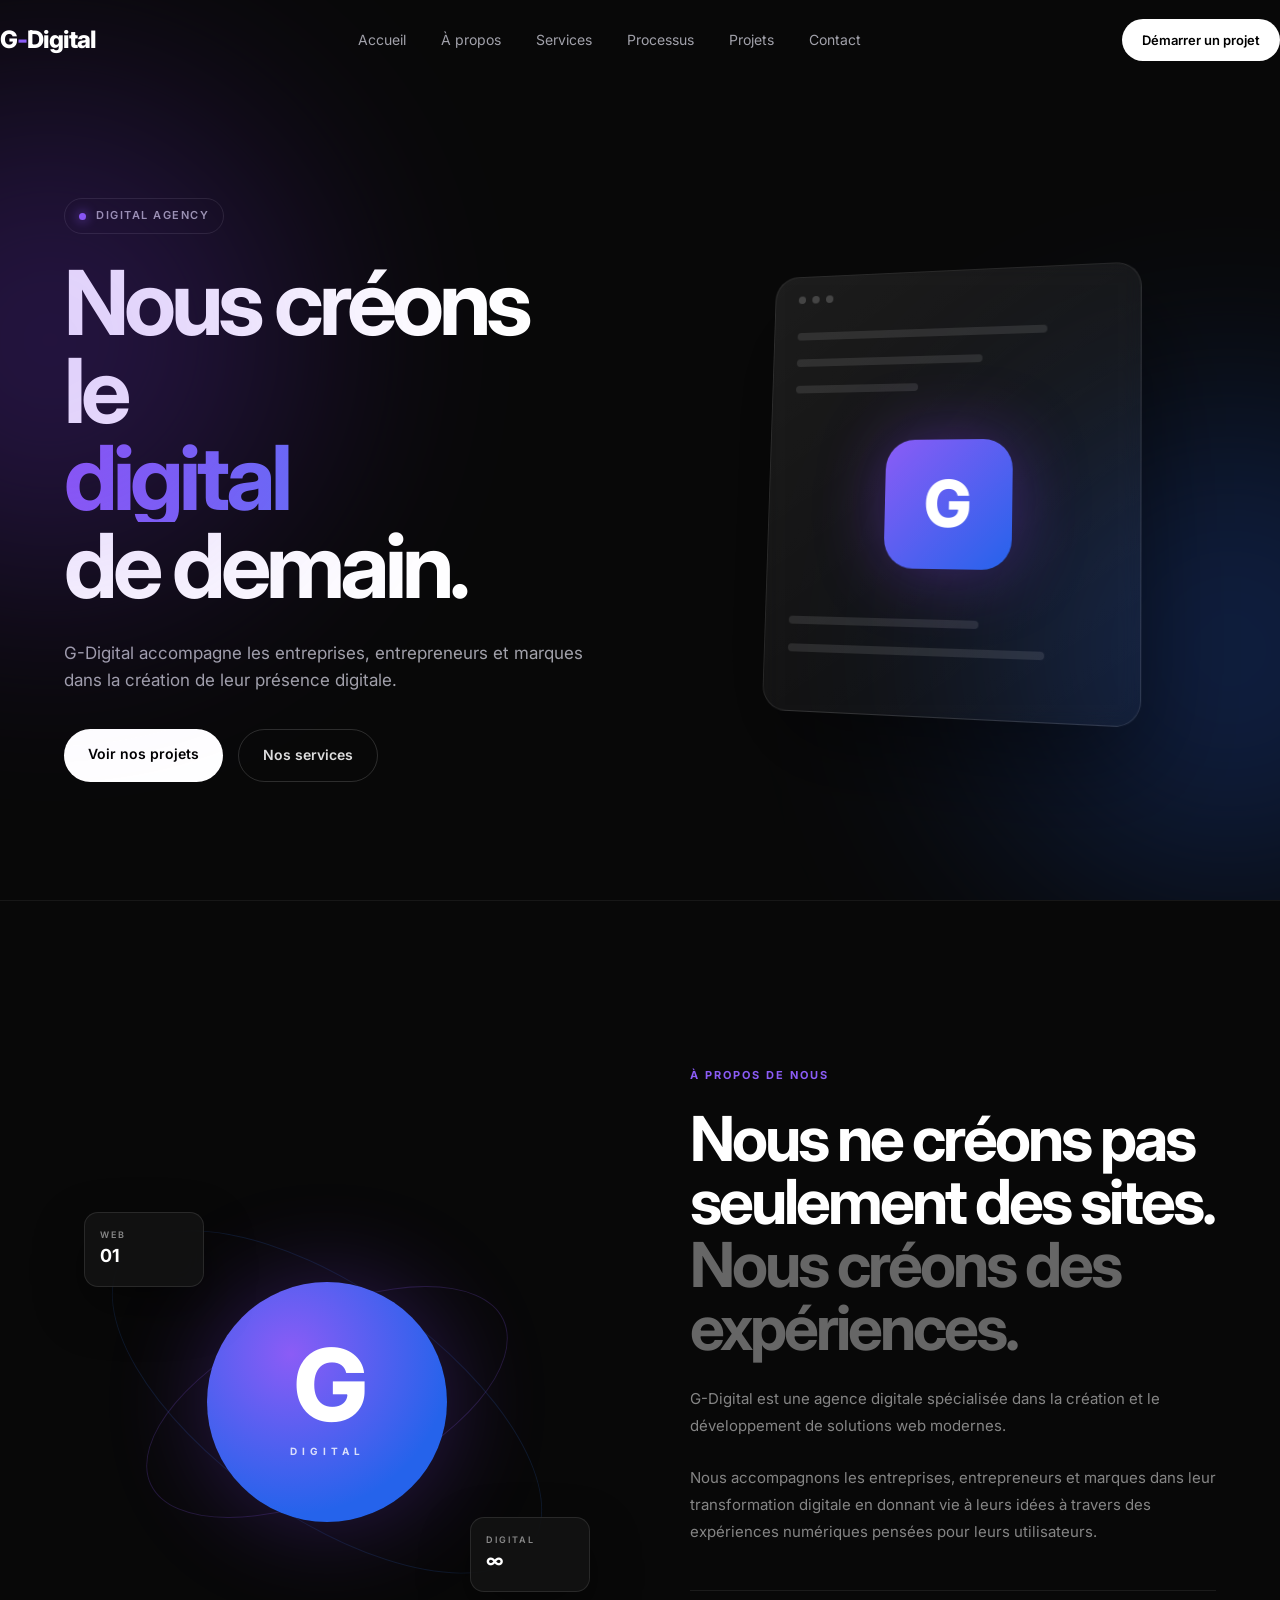
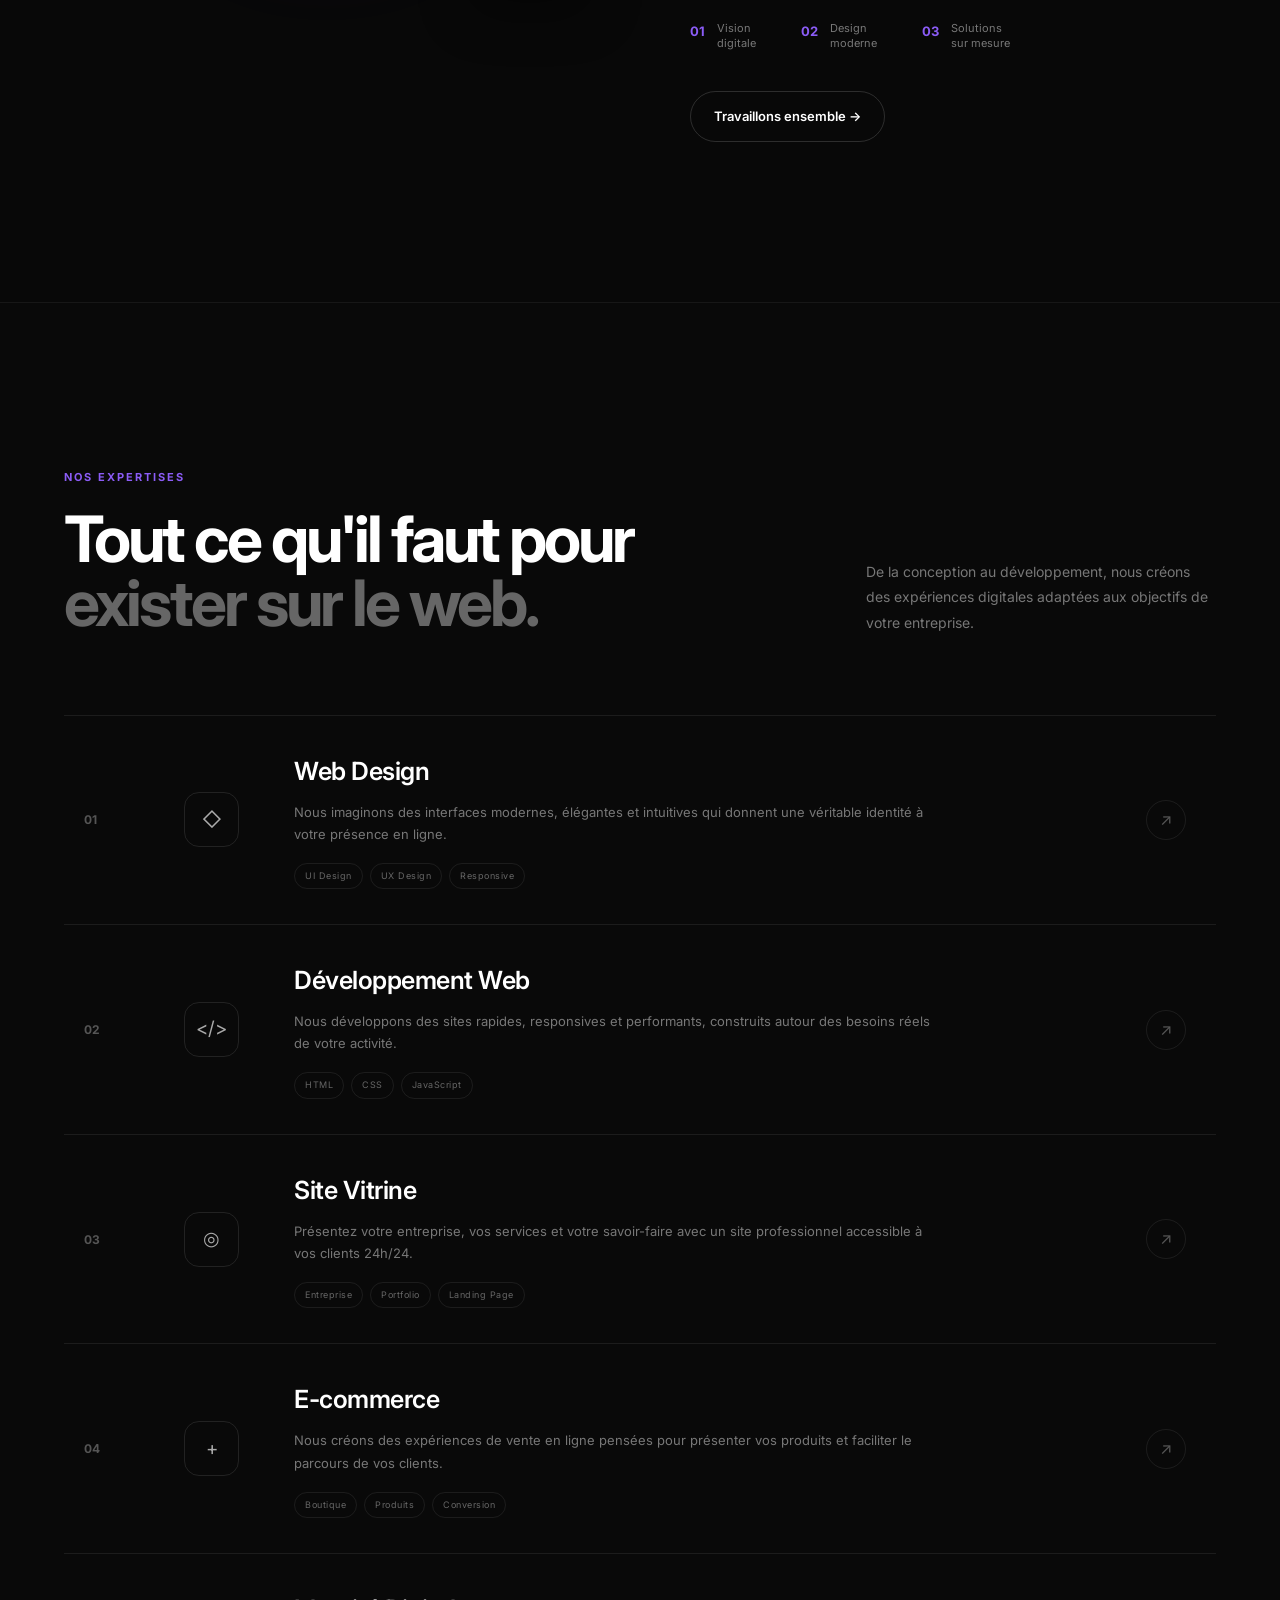
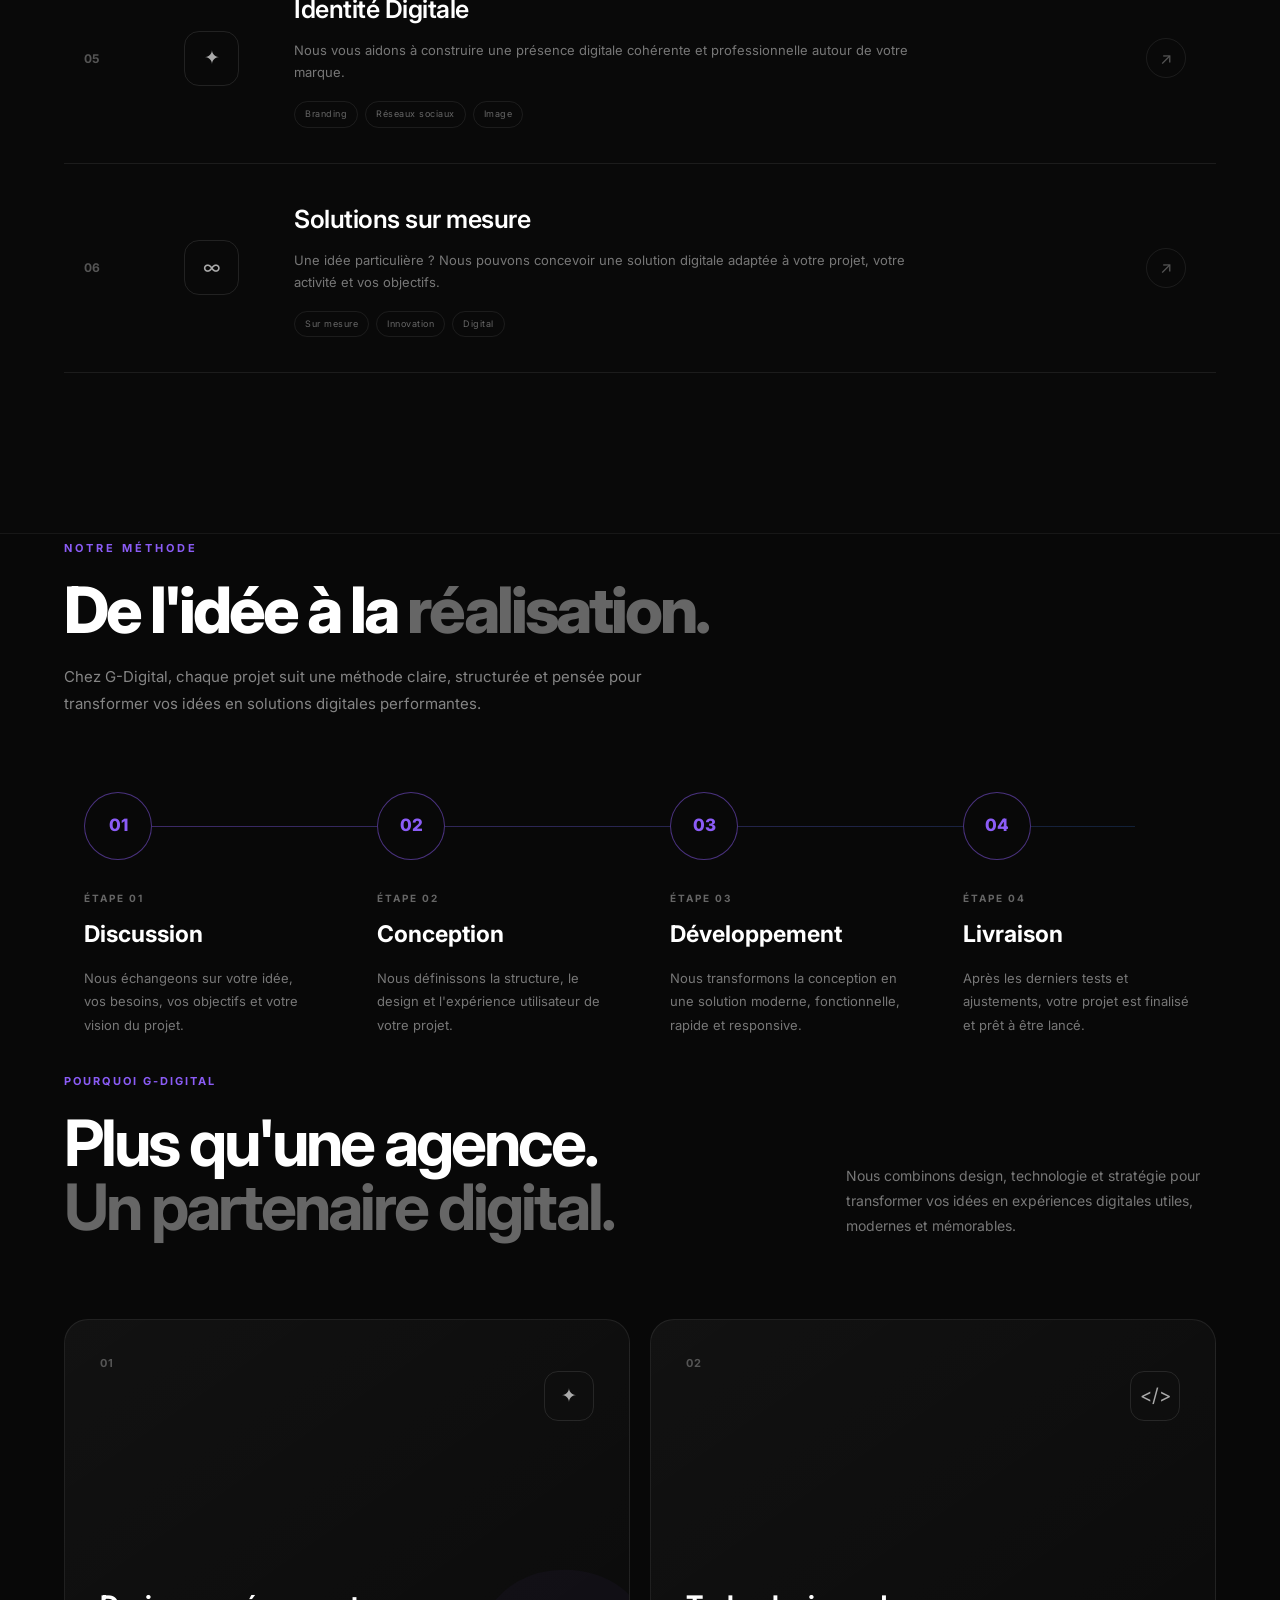
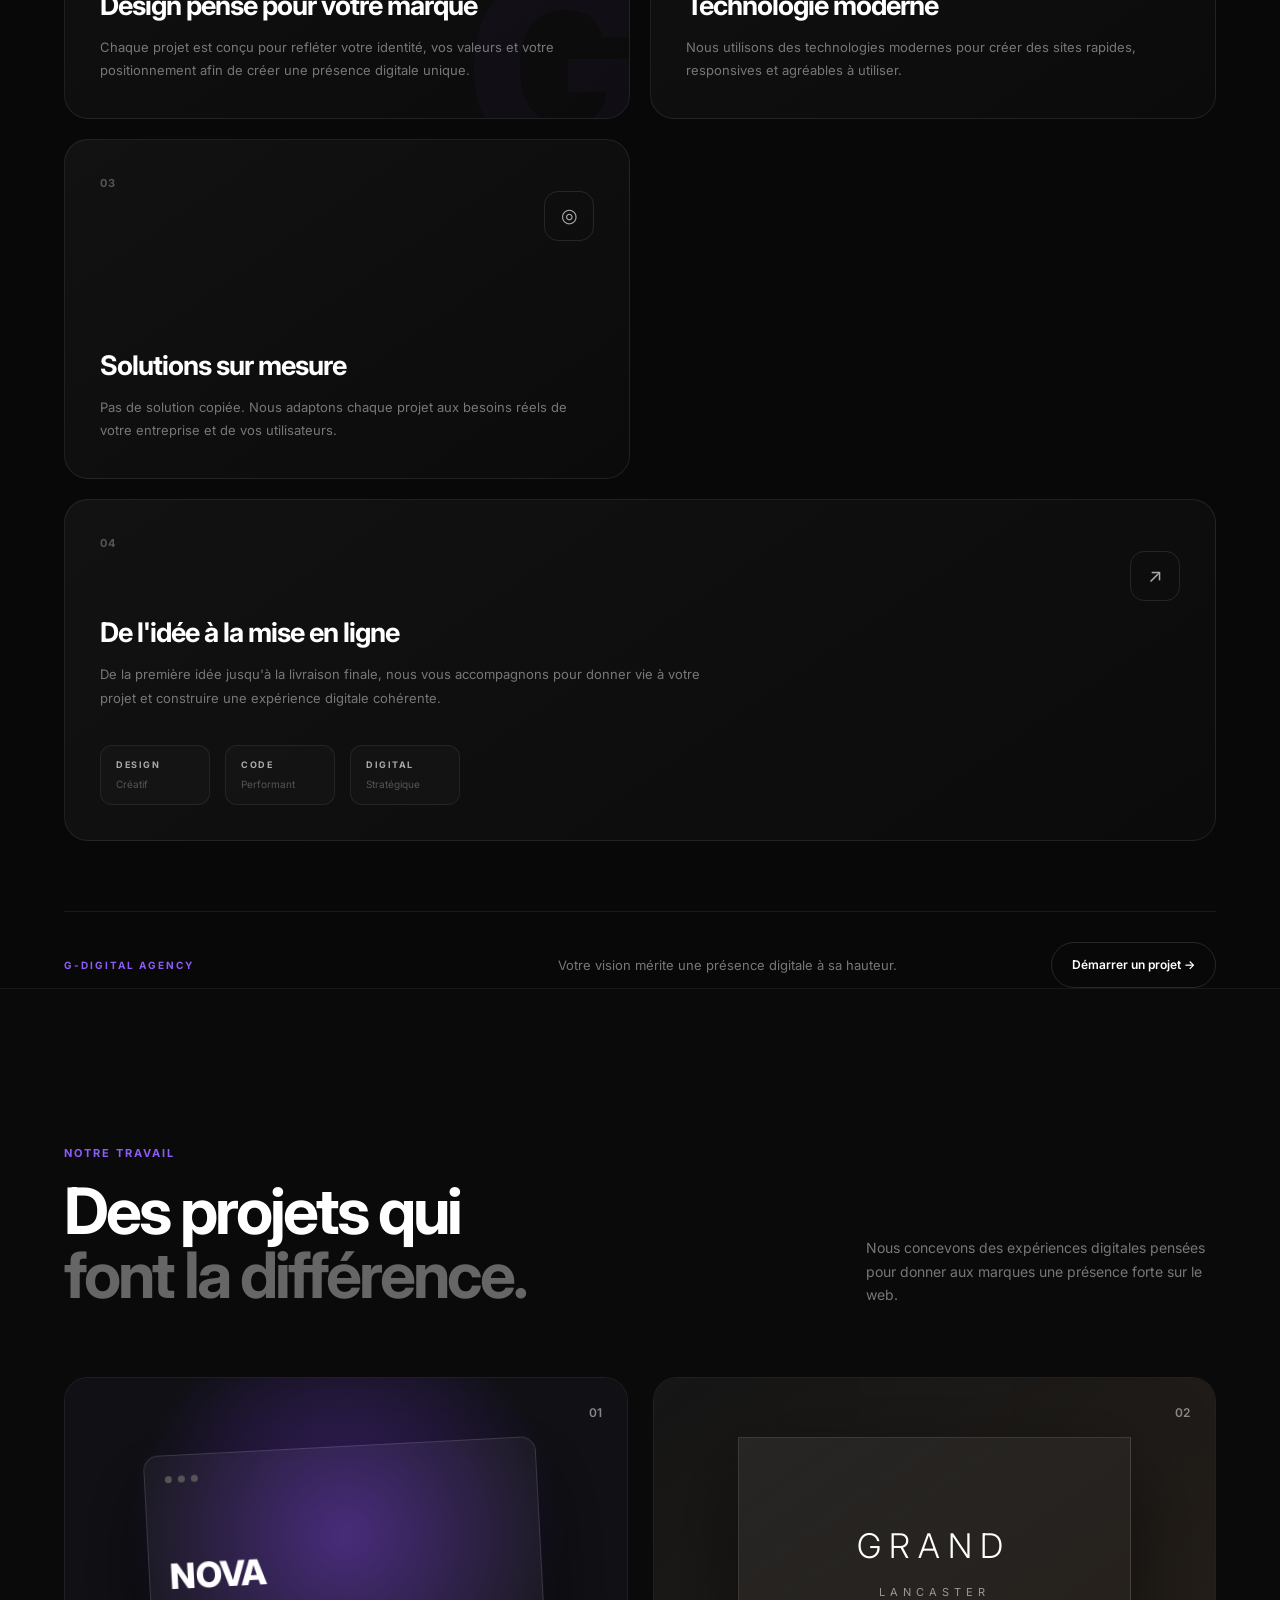
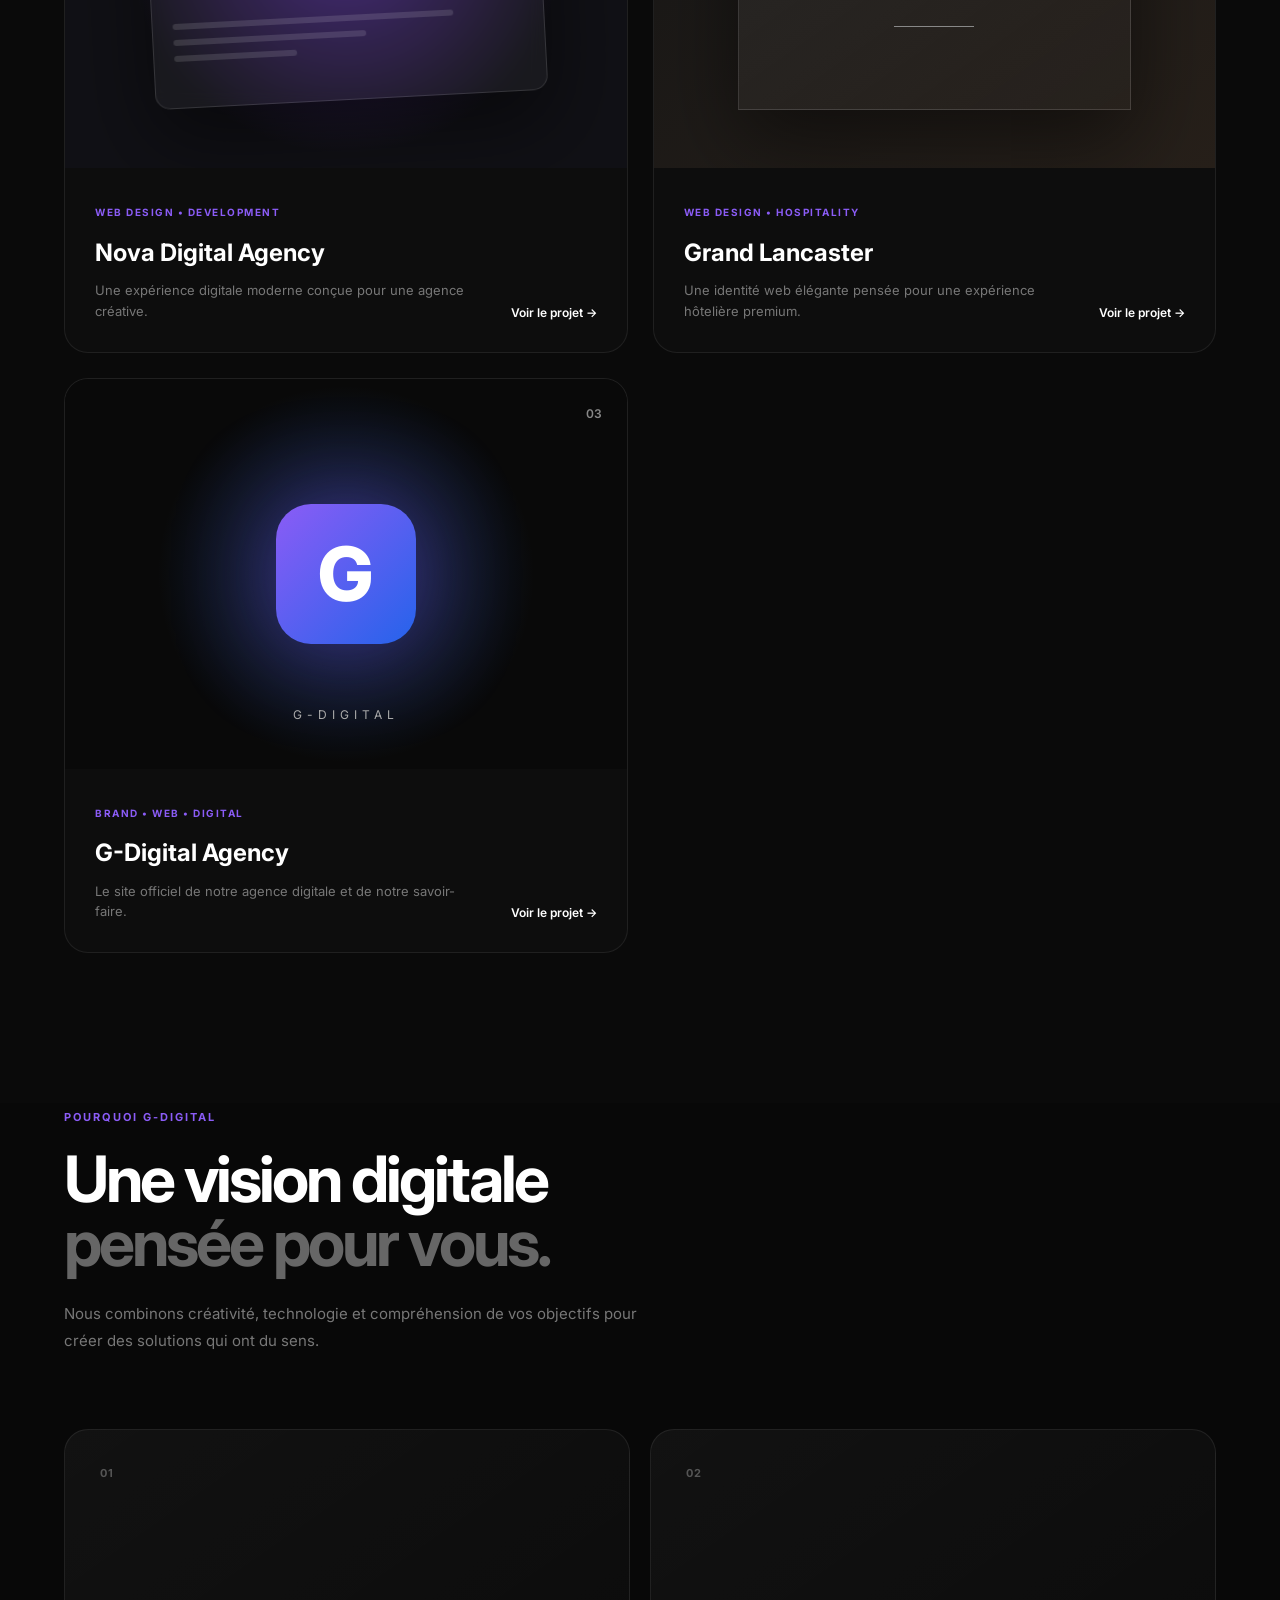
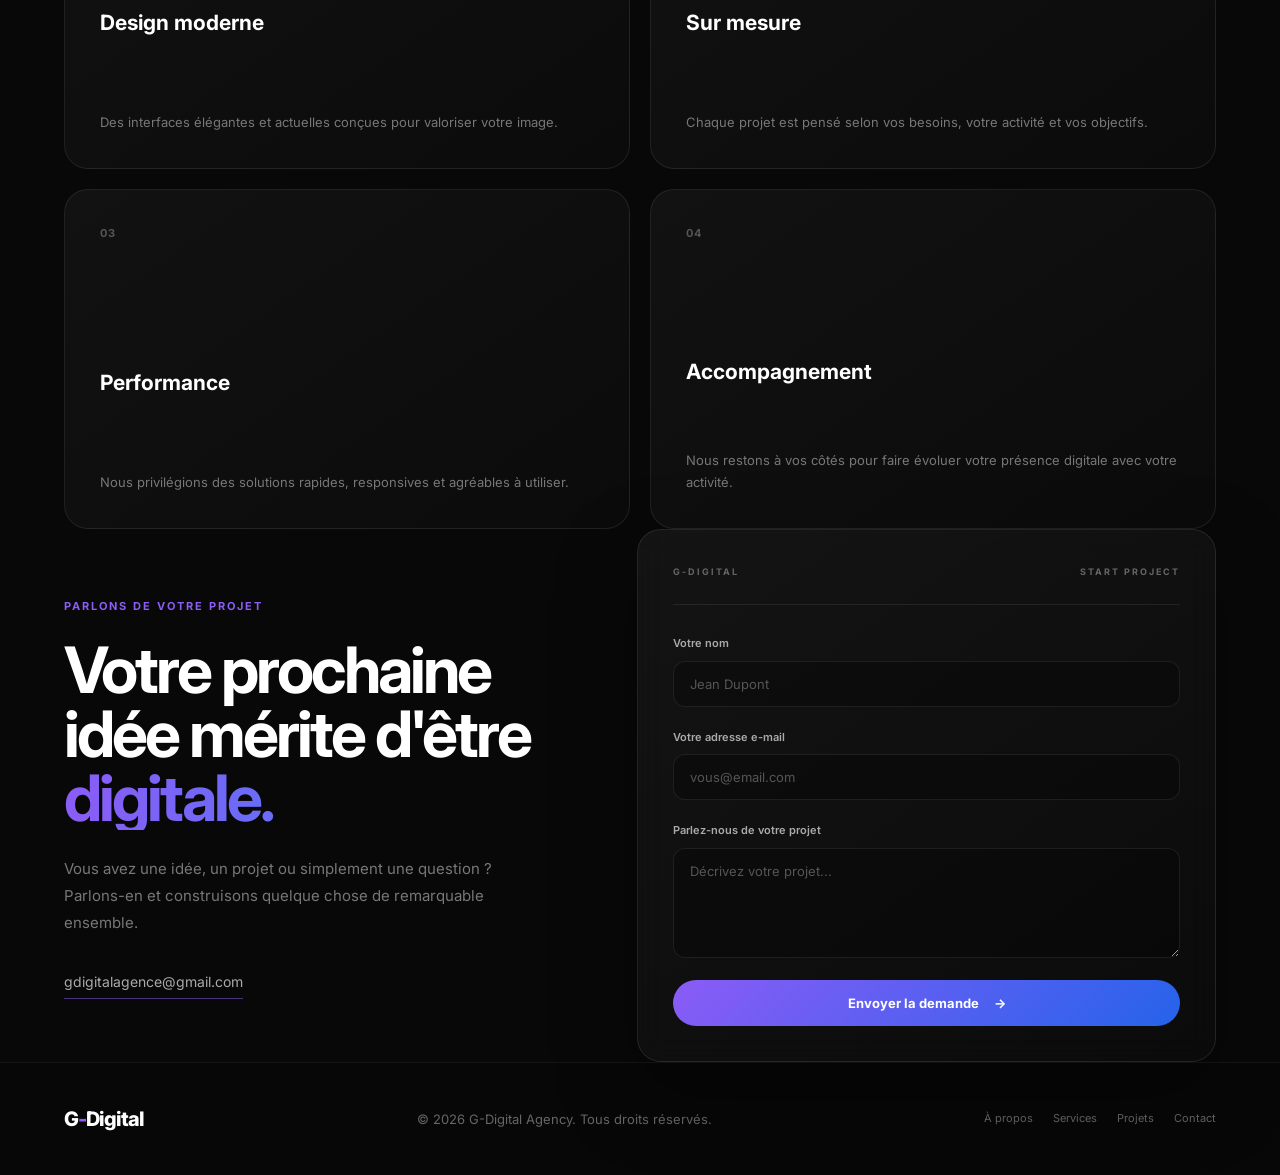
==== index.html @ e9c96eec "Initialisation du site G-Digital Agency" ====
<!DOCTYPE html>
<html lang="fr">

<head>

    <meta charset="UTF-8">

    <meta name="viewport" content="width=device-width, initial-scale=1.0">

    <meta name="description"
        content="G-Digital Agency — Création de sites web professionnels et solutions digitales modernes.">

    <meta name="author" content="G-Digital Agency">

    <title>G-Digital Agency | Digital Experiences</title>

    <link rel="stylesheet" href="css/style.css">

    <!-- Google Fonts -->
    <link rel="preconnect" href="https://fonts.googleapis.com">
    <link rel="preconnect" href="https://fonts.gstatic.com" crossorigin>

    <link
        href="https://fonts.googleapis.com/css2?family=Inter:wght@400;500;600;700;800&display=swap"
        rel="stylesheet">

</head>


<body>


<!-- ================= HEADER ================= -->

<div class="container nav">

    <a href="#home" class="logo">
        G<span>-</span>Digital
    </a>

    <nav class="navbar">

        <a href="#home">Accueil</a>
        <a href="#about">À propos</a>
        <a href="#services">Services</a>
        <a href="#processus">Processus</a>
        <a href="#projects">Projets</a>
        <a href="#contact">Contact</a>

    </nav>

    <!-- BOUTON MENU MOBILE -->
    <button class="menu-toggle" id="menuToggle" aria-label="Ouvrir le menu">
        <span></span>
        <span></span>
        <span></span>
    </button>

    <a href="#contact" class="nav-button">
        Démarrer un projet
    </a>

</div>





<!-- ================= MAIN ================= -->

<main>


<!-- ================= HERO ================= -->

<section id="home" class="hero reveal">

    <div class="hero-glow glow-one"></div>
    <div class="hero-glow glow-two"></div>

    <div class="container hero-content">

        <div class="hero-text">

            <div class="hero-badge">

                <span></span>

                DIGITAL AGENCY

            </div>


            <h1>

                Nous créons le
                <strong>digital</strong>
                de demain.

            </h1>


            <p>

                G-Digital accompagne les entreprises,
                entrepreneurs et marques dans la création
                de leur présence digitale.

            </p>


            <div class="hero-buttons">

                <a href="#projects" class="btn btn-primary">
                    Voir nos projets
                </a>

                <a href="#services" class="btn btn-secondary">
                    Nos services
                </a>

            </div>

        </div>



        <div class="hero-visual">

            <div class="visual-card">

                <div class="card-top">

                    <span></span>
                    <span></span>
                    <span></span>

                </div>


                <div class="code-line large"></div>
                <div class="code-line medium"></div>
                <div class="code-line small"></div>


                <div class="visual-center">

                    <span>G</span>

                </div>


                <div class="code-line medium"></div>
                <div class="code-line large"></div>

            </div>

        </div>

    </div>

</section>



<!-- ================= À PROPOS ================= -->

<section id="about" class="about reveal">

    <div class="container about-grid">


        <!-- VISUAL -->

        <div class="about-visual">

            <div class="about-orbit orbit-one"></div>

            <div class="about-orbit orbit-two"></div>


            <div class="about-center">

                <span class="about-g">
                    G
                </span>

                <span class="about-center-text">
                    DIGITAL
                </span>

            </div>


            <div class="about-floating-card card-top-left">

                <span>WEB</span>

                <strong>01</strong>

            </div>


            <div class="about-floating-card card-bottom-right">

                <span>DIGITAL</span>

                <strong>∞</strong>

            </div>

        </div>



        <!-- CONTENT -->

        <div class="about-content">

            <span class="about-label">
                À PROPOS DE NOUS
            </span>


            <h2>

                Nous ne créons pas
                seulement des sites.

                <strong>
                    Nous créons des expériences.
                </strong>

            </h2>


            <p>

                G-Digital est une agence digitale spécialisée
                dans la création et le développement de solutions
                web modernes.

            </p>


            <p>

                Nous accompagnons les entreprises, entrepreneurs
                et marques dans leur transformation digitale en
                donnant vie à leurs idées à travers des expériences
                numériques pensées pour leurs utilisateurs.

            </p>


            <div class="about-stats">


                <div class="about-stat">

                    <strong>01</strong>

                    <span>
                        Vision<br>
                        digitale
                    </span>

                </div>


                <div class="about-stat">

                    <strong>02</strong>

                    <span>
                        Design<br>
                        moderne
                    </span>

                </div>


                <div class="about-stat">

                    <strong>03</strong>

                    <span>
                        Solutions<br>
                        sur mesure
                    </span>

                </div>


            </div>


            <a href="#contact" class="about-button">
                Travaillons ensemble →
            </a>

        </div>

    </div>

</section>



<!-- ================= SERVICES ================= -->

<section id="services" class="services reveal">

    <div class="container">


        <div class="services-intro">

            <div>

                <span class="section-label">
                    NOS EXPERTISES
                </span>


                <h2>

                    Tout ce qu'il faut pour
                    <strong>
                        exister sur le web.
                    </strong>

                </h2>

            </div>


            <p>

                De la conception au développement,
                nous créons des expériences digitales
                adaptées aux objectifs de votre entreprise.

            </p>

        </div>



        <div class="services-list">


            <!-- SERVICE 01 -->

            <article class="service-item">

                <div class="service-item-number">
                    01
                </div>


                <div class="service-icon">
                    ◇
                </div>


                <div class="service-item-content">

                    <h3>
                        Web Design
                    </h3>


                    <p>

                        Nous imaginons des interfaces modernes,
                        élégantes et intuitives qui donnent une
                        véritable identité à votre présence en ligne.

                    </p>


                    <div class="service-tags">

                        <span>UI Design</span>
                        <span>UX Design</span>
                        <span>Responsive</span>

                    </div>

                </div>


                <div class="service-arrow">
                    ↗
                </div>

            </article>



            <!-- SERVICE 02 -->

            <article class="service-item">

                <div class="service-item-number">
                    02
                </div>


                <div class="service-icon">
                    &lt;/&gt;
                </div>


                <div class="service-item-content">

                    <h3>
                        Développement Web
                    </h3>


                    <p>

                        Nous développons des sites rapides,
                        responsives et performants, construits
                        autour des besoins réels de votre activité.

                    </p>


                    <div class="service-tags">

                        <span>HTML</span>
                        <span>CSS</span>
                        <span>JavaScript</span>

                    </div>

                </div>


                <div class="service-arrow">
                    ↗
                </div>

            </article>



            <!-- SERVICE 03 -->

            <article class="service-item">

                <div class="service-item-number">
                    03
                </div>


                <div class="service-icon">
                    ◎
                </div>


                <div class="service-item-content">

                    <h3>
                        Site Vitrine
                    </h3>


                    <p>

                        Présentez votre entreprise, vos services
                        et votre savoir-faire avec un site
                        professionnel accessible à vos clients 24h/24.

                    </p>


                    <div class="service-tags">

                        <span>Entreprise</span>
                        <span>Portfolio</span>
                        <span>Landing Page</span>

                    </div>

                </div>


                <div class="service-arrow">
                    ↗
                </div>

            </article>



            <!-- SERVICE 04 -->

            <article class="service-item">

                <div class="service-item-number">
                    04
                </div>


                <div class="service-icon">
                    +
                </div>


                <div class="service-item-content">

                    <h3>
                        E-commerce
                    </h3>


                    <p>

                        Nous créons des expériences de vente
                        en ligne pensées pour présenter vos produits
                        et faciliter le parcours de vos clients.

                    </p>


                    <div class="service-tags">

                        <span>Boutique</span>
                        <span>Produits</span>
                        <span>Conversion</span>

                    </div>

                </div>


                <div class="service-arrow">
                    ↗
                </div>

            </article>



            <!-- SERVICE 05 -->

            <article class="service-item">

                <div class="service-item-number">
                    05
                </div>


                <div class="service-icon">
                    ✦
                </div>


                <div class="service-item-content">

                    <h3>
                        Identité Digitale
                    </h3>


                    <p>

                        Nous vous aidons à construire une présence
                        digitale cohérente et professionnelle autour
                        de votre marque.

                    </p>


                    <div class="service-tags">

                        <span>Branding</span>
                        <span>Réseaux sociaux</span>
                        <span>Image</span>

                    </div>

                </div>


                <div class="service-arrow">
                    ↗
                </div>

            </article>



            <!-- SERVICE 06 -->

            <article class="service-item">

                <div class="service-item-number">
                    06
                </div>


                <div class="service-icon">
                    ∞
                </div>


                <div class="service-item-content">

                    <h3>
                        Solutions sur mesure
                    </h3>


                    <p>

                        Une idée particulière ?
                        Nous pouvons concevoir une solution
                        digitale adaptée à votre projet, votre
                        activité et vos objectifs.

                    </p>


                    <div class="service-tags">

                        <span>Sur mesure</span>
                        <span>Innovation</span>
                        <span>Digital</span>

                    </div>

                </div>


                <div class="service-arrow">
                    ↗
                </div>

            </article>


        </div>

    </div>

</section>



<!-- ================= PROCESSUS ================= -->

<section id="processus" class="process reveal">

    <div class="process-container">


        <!-- EN-TÊTE -->

        <div class="process-header">

            <span class="section-tag">
                NOTRE MÉTHODE
            </span>


            <h2>

                De l'idée à la
                <span>réalisation.</span>

            </h2>


            <p>

                Chez G-Digital, chaque projet suit une méthode
                claire, structurée et pensée pour transformer
                vos idées en solutions digitales performantes.

            </p>

        </div>



        <!-- ÉTAPES -->

        <div class="process-steps">


            <!-- ÉTAPE 01 -->

            <div class="process-card">

                <div class="process-number">
                    01
                </div>


                <div class="process-content">

                    <span class="process-label">
                        ÉTAPE 01
                    </span>


                    <h3>
                        Discussion
                    </h3>


                    <p>

                        Nous échangeons sur votre idée,
                        vos besoins, vos objectifs et
                        votre vision du projet.

                    </p>

                </div>

            </div>



            <!-- ÉTAPE 02 -->

            <div class="process-card">

                <div class="process-number">
                    02
                </div>


                <div class="process-content">

                    <span class="process-label">
                        ÉTAPE 02
                    </span>


                    <h3>
                        Conception
                    </h3>


                    <p>

                        Nous définissons la structure,
                        le design et l'expérience utilisateur
                        de votre projet.

                    </p>

                </div>

            </div>



            <!-- ÉTAPE 03 -->

            <div class="process-card">

                <div class="process-number">
                    03
                </div>


                <div class="process-content">

                    <span class="process-label">
                        ÉTAPE 03
                    </span>


                    <h3>
                        Développement
                    </h3>


                    <p>

                        Nous transformons la conception
                        en une solution moderne, fonctionnelle,
                        rapide et responsive.

                    </p>

                </div>

            </div>



            <!-- ÉTAPE 04 -->

            <div class="process-card">

                <div class="process-number">
                    04
                </div>


                <div class="process-content">

                    <span class="process-label">
                        ÉTAPE 04
                    </span>


                    <h3>
                        Livraison
                    </h3>


                    <p>

                        Après les derniers tests et ajustements,
                        votre projet est finalisé et prêt à être lancé.

                    </p>

                </div>

            </div>


        </div>

    </div>

</section>

<!-- ================= WHY G-DIGITAL ================= -->

<section id="why" class="why reveal">

    <div class="container">

        <!-- INTRO -->

        <div class="why-intro">

            <div>

                <span class="section-label">
                    POURQUOI G-DIGITAL
                </span>

                <h2>
                    Plus qu'une agence.
                    <strong>Un partenaire digital.</strong>
                </h2>

            </div>

            <p>
                Nous combinons design, technologie et stratégie
                pour transformer vos idées en expériences digitales
                utiles, modernes et mémorables.
            </p>

        </div>


        <!-- FEATURES -->

        <div class="why-grid">


            <!-- FEATURE 01 -->

            <article class="why-card why-card-large">

                <div class="why-card-top">

                    <span class="why-number">
                        01
                    </span>

                    <div class="why-icon">
                        ✦
                    </div>

                </div>

                <div class="why-card-content">

                    <h3>
                        Design pensé pour votre marque
                    </h3>

                    <p>
                        Chaque projet est conçu pour refléter
                        votre identité, vos valeurs et votre
                        positionnement afin de créer une présence
                        digitale unique.
                    </p>

                </div>

                <span class="why-decoration">
                    G
                </span>

            </article>


            <!-- FEATURE 02 -->

            <article class="why-card">

                <div class="why-card-top">

                    <span class="why-number">
                        02
                    </span>

                    <div class="why-icon">
                        &lt;/&gt;
                    </div>

                </div>

                <div class="why-card-content">

                    <h3>
                        Technologie moderne
                    </h3>

                    <p>
                        Nous utilisons des technologies modernes
                        pour créer des sites rapides, responsives
                        et agréables à utiliser.
                    </p>

                </div>

            </article>


            <!-- FEATURE 03 -->

            <article class="why-card">

                <div class="why-card-top">

                    <span class="why-number">
                        03
                    </span>

                    <div class="why-icon">
                        ◎
                    </div>

                </div>

                <div class="why-card-content">

                    <h3>
                        Solutions sur mesure
                    </h3>

                    <p>
                        Pas de solution copiée. Nous adaptons
                        chaque projet aux besoins réels de votre
                        entreprise et de vos utilisateurs.
                    </p>

                </div>

            </article>


            <!-- FEATURE 04 -->

            <article class="why-card why-card-wide">

                <div class="why-card-top">

                    <span class="why-number">
                        04
                    </span>

                    <div class="why-icon">
                        ↗
                    </div>

                </div>

                <div class="why-card-content">

                    <h3>
                        De l'idée à la mise en ligne
                    </h3>

                    <p>
                        De la première idée jusqu'à la livraison
                        finale, nous vous accompagnons pour donner
                        vie à votre projet et construire une
                        expérience digitale cohérente.
                    </p>

                </div>

                <div class="why-mini-stats">

                    <div>
                        <strong>DESIGN</strong>
                        <span>Créatif</span>
                    </div>

                    <div>
                        <strong>CODE</strong>
                        <span>Performant</span>
                    </div>

                    <div>
                        <strong>DIGITAL</strong>
                        <span>Stratégique</span>
                    </div>

                </div>

            </article>

        </div>


        <!-- BOTTOM STATEMENT -->

        <div class="why-bottom">

            <span>
                G-DIGITAL AGENCY
            </span>

            <p>
                Votre vision mérite une présence digitale
                à sa hauteur.
            </p>

            <a href="#contact">
                Démarrer un projet →
            </a>

        </div>

    </div>

</section>

<!-- ================= PROJECTS / PORTFOLIO ================= -->

<section id="projects" class="projects reveal">

    <div class="container">


        <div class="projects-heading">

            <div>

                <span>
                    NOTRE TRAVAIL
                </span>


                <h2>

                    Des projets qui
                    <strong>
                        font la différence.
                    </strong>

                </h2>

            </div>


            <p>

                Nous concevons des expériences digitales
                pensées pour donner aux marques une présence
                forte sur le web.

            </p>

        </div>



        <div class="projects-grid">


            <!-- PROJECT 01 -->

            <article class="project-card">

                <div class="project-image project-nova">

                    <div class="project-window">

                        <div class="window-top">

                            <span></span>
                            <span></span>
                            <span></span>

                        </div>


                        <div class="project-logo">
                            NOVA
                        </div>


                        <div class="project-lines">

                            <span></span>
                            <span></span>
                            <span></span>

                        </div>

                    </div>


                    <div class="project-number">
                        01
                    </div>

                </div>



                <div class="project-info">

                    <div>

                        <span class="project-category">
                            WEB DESIGN • DEVELOPMENT
                        </span>


                        <h3>
                            Nova Digital Agency
                        </h3>


                        <p>

                            Une expérience digitale moderne
                            conçue pour une agence créative.

                        </p>

                    </div>

<a href="https://nova-digital-agency-two.vercel.app/" 
   class="project-link"
   target="_blank"
   rel="noopener noreferrer">
    Voir le projet →
</a>

                </div>

            </article>



            <!-- PROJECT 02 -->

            <article class="project-card">

                <div class="project-image project-hotel">

                    <div class="hotel-window">

                        <span class="hotel-title">
                            GRAND
                        </span>


                        <span class="hotel-subtitle">
                            LANCASTER
                        </span>


                        <div class="hotel-line"></div>

                    </div>


                    <div class="project-number">
                        02
                    </div>

                </div>



                <div class="project-info">

                    <div>

                        <span class="project-category">
                            WEB DESIGN • HOSPITALITY
                        </span>


                        <h3>
                            Grand Lancaster
                        </h3>


                        <p>

                            Une identité web élégante pensée
                            pour une expérience hôtelière premium.

                        </p>

                    </div>

<a href="https://grand-lancaster.vercel.app/"
   class="project-link"
   target="_blank"
   rel="noopener noreferrer">
    Voir le projet →
</a>

                </div>

            </article>



            <!-- PROJECT 03 -->

            <article class="project-card">

                <div class="project-image project-gdigital">

                    <div class="gdigital-symbol">
                        G
                    </div>


                    <div class="gdigital-text">
                        G-DIGITAL
                    </div>


                    <div class="project-number">
                        03
                    </div>

                </div>



                <div class="project-info">

                    <div>

                        <span class="project-category">
                            BRAND • WEB • DIGITAL
                        </span>


                        <h3>
                            G-Digital Agency
                        </h3>


                        <p>

                            Le site officiel de notre agence digitale
                            et de notre savoir-faire.

                        </p>

                    </div>


                    <a href="#" class="project-link">
                        Voir le projet →
                    </a>

                </div>

            </article>


        </div>

    </div>

</section>



<!-- ================= POURQUOI G-DIGITAL ================= -->

<section class="why-extra reveal">

    <div class="container">

        <div class="why-header">

            <span class="section-label">
                POURQUOI G-DIGITAL
            </span>


            <h2>

                Une vision digitale
                <strong>
                    pensée pour vous.
                </strong>

            </h2>


            <p>

                Nous combinons créativité, technologie et
                compréhension de vos objectifs pour créer
                des solutions qui ont du sens.

            </p>

        </div>



        <div class="why-grid">


            <article class="why-card">

                <span class="why-number">
                    01
                </span>

                <h3>
                    Design moderne
                </h3>

                <p>

                    Des interfaces élégantes et actuelles
                    conçues pour valoriser votre image.

                </p>

            </article>



            <article class="why-card">

                <span class="why-number">
                    02
                </span>

                <h3>
                    Sur mesure
                </h3>

                <p>

                    Chaque projet est pensé selon vos besoins,
                    votre activité et vos objectifs.

                </p>

            </article>



            <article class="why-card">

                <span class="why-number">
                    03
                </span>

                <h3>
                    Performance
                </h3>

                <p>

                    Nous privilégions des solutions rapides,
                    responsives et agréables à utiliser.

                </p>

            </article>



            <article class="why-card">

                <span class="why-number">
                    04
                </span>

                <h3>
                    Accompagnement
                </h3>

                <p>

                    Nous restons à vos côtés pour faire évoluer
                    votre présence digitale avec votre activité.

                </p>

            </article>


        </div>

    </div>

</section>



<!-- ================= CONTACT ================= -->

<section id="contact" class="contact reveal">

    <div class="container contact-container">


        <div class="contact-content">

            <span class="section-label">
                PARLONS DE VOTRE PROJET
            </span>


            <h2>

                Votre prochaine idée
                mérite d'être
                <strong>
                    digitale.
                </strong>

            </h2>


            <p>

                Vous avez une idée, un projet ou simplement
                une question ? Parlons-en et construisons
                quelque chose de remarquable ensemble.

            </p>


            <a href="mailto:gdigitalagence@gmail.com"
               class="contact-email">

                gdigitalagence@gmail.com

            </a>

        </div>



        <div class="contact-box">

            <div class="contact-box-top">

                <span>
                    G-DIGITAL
                </span>

                <span>
                    START PROJECT
                </span>

            </div>


            <form class="contact-form" action="#" method="POST">


                <div class="form-group">

                    <label for="name">
                        Votre nom
                    </label>

                    <input
                        type="text"
                        id="name"
                        name="name"
                        placeholder="Jean Dupont"
                        required
                    >

                </div>



                <div class="form-group">

                    <label for="email">
                        Votre adresse e-mail
                    </label>

                    <input
                        type="email"
                        id="email"
                        name="email"
                        placeholder="vous@email.com"
                        required
                    >

                </div>



                <div class="form-group">

                    <label for="message">
                        Parlez-nous de votre projet
                    </label>

                    <textarea
                        id="message"
                        name="message"
                        rows="5"
                        placeholder="Décrivez votre projet..."
                        required
                    ></textarea>

                </div>



                <button type="submit" class="contact-button">

                    Envoyer la demande
                    <span>→</span>

                </button>


            </form>

        </div>

    </div>

</section>


</main>



<!-- ================= FOOTER ================= -->

<footer class="footer">

    <div class="container">

        <div class="footer-content">

            <a href="#home" class="logo">
                G<span>-</span>Digital
            </a>


            <p>
                © 2026 G-Digital Agency.
                Tous droits réservés.
            </p>


            <div class="footer-links">

                <a href="#about">
                    À propos
                </a>

                <a href="#services">
                    Services
                </a>

                <a href="#projects">
                    Projets
                </a>

                <a href="#contact">
                    Contact
                </a>

            </div>

        </div>

    </div>

</footer>

<script>
const nav = document.querySelector('.nav');

window.addEventListener('scroll', () => {
    if (window.scrollY > 50) {
        nav.classList.add('scrolled');
    } else {
        nav.classList.remove('scrolled');
    }
});
</script>

<button id="backToTop" class="back-to-top" aria-label="Retour en haut">
    ↑
</button>
<!-- ================= JAVASCRIPT ================= -->

<script src="js/script.js"></script>

</body>

</html>
---- css/style.css ----
/* =========================================================
   RESET
========================================================= */

* {
    margin: 0;
    padding: 0;
    box-sizing: border-box;
}

html {
    scroll-behavior: smooth;
}

body {
    font-family: "Inter", sans-serif;
    background: #080808;
    color: #ffffff;
    line-height: 1.6;
    overflow-x: hidden;
}

a {
    text-decoration: none;
    color: inherit;
}

button,
input,
textarea {
    font-family: inherit;
}

.container {
    width: min(1200px, 90%);
    margin: auto;
}


/* =========================================================
   HEADER
========================================================= */

.header {
    position: fixed;
    top: 0;
    left: 0;
    width: 100%;
    z-index: 1000;

    background: rgba(8, 8, 8, 0.75);
    backdrop-filter: blur(15px);

    border-bottom: 1px solid rgba(255, 255, 255, 0.06);
}

.nav {
    height: 80px;
    position: fixed;
    top: 0;
    left: 0;
    width: 100%;
    z-index: 9999;


    display: flex;
    align-items: center;
    justify-content: space-between;


    transition:
        background 0.4s ease,
        backdrop-filter 0.4s ease,
        opacity 0.4s ease,
        box-shadow 0.4s ease;
}
.nav.scrolled {
    background: rgba(10, 10, 10, 0.55);
    backdrop-filter: blur(12px);
    -webkit-backdrop-filter: blur(12px);

    opacity: 0.88;

    box-shadow: 0 8px 30px rgba(0, 0, 0, 0.15);
}

/* LOGO */


.logo {
    font-size: 24px;
    font-weight: 800;
    letter-spacing: -1px;
}

.logo span {
    color: #8b5cf6;
}


/* NAVIGATION */

.navbar {
    display: flex;
    gap: 35px;
}

.navbar a {
    color: #a1a1aa;
    font-size: 14px;
    transition: 0.3s;
}

.navbar a:hover {
    color: white;
}


/* BUTTON HEADER */

.nav-button {
    padding: 11px 20px;

    background: white;
    color: black;

    border-radius: 50px;

    font-size: 13px;
    font-weight: 600;

    transition: 0.3s;
}

.nav-button:hover {
    transform: translateY(-2px);
}


/* =========================================================
   HERO
========================================================= */

.hero {
    min-height: 100vh;

    display: flex;
    align-items: center;

    position: relative;
    overflow: hidden;

    padding-top: 80px;
}


/* GLOW */

.hero-glow {
    position: absolute;

    width: 500px;
    height: 500px;

    border-radius: 50%;

    filter: blur(120px);

    opacity: 0.25;

    pointer-events: none;
}

.glow-one {
    background: #7c3aed;

    top: 10%;
    left: -200px;
}

.glow-two {
    background: #2563eb;

    right: -200px;
    bottom: 0;
}


/* HERO CONTENT */

.hero-content {
    display: grid;

    grid-template-columns: 1fr 1fr;

    align-items: center;

    gap: 80px;
}


/* BADGE */

.hero-badge {
    display: inline-flex;
    align-items: center;

    gap: 10px;

    padding: 8px 14px;

    border: 1px solid rgba(255, 255, 255, 0.1);

    border-radius: 50px;

    color: #a1a1aa;

    font-size: 11px;
    font-weight: 600;

    letter-spacing: 1.5px;

    margin-bottom: 25px;
}

.hero-badge span {
    width: 7px;
    height: 7px;

    border-radius: 50%;

    background: #8b5cf6;

    box-shadow: 0 0 12px #8b5cf6;
}


/* TITLE */

.hero h1 {
    font-size: clamp(55px, 7vw, 90px);

    line-height: 0.98;

    letter-spacing: -5px;

    max-width: 700px;
}

.hero h1 strong {
    display: block;

    background: linear-gradient(
        90deg,
        #8b5cf6,
        #3b82f6
    );

    -webkit-background-clip: text;
    -webkit-text-fill-color: transparent;
}


/* DESCRIPTION */

.hero-text p {
    color: #a1a1aa;

    max-width: 520px;

    margin-top: 30px;

    font-size: 17px;
}


/* BUTTONS */

.hero-buttons {
    display: flex;

    gap: 15px;

    margin-top: 35px;
}

.btn {
    padding: 14px 24px;

    border-radius: 50px;

    font-size: 14px;

    font-weight: 600;

    transition: 0.3s;
}

.btn-primary {
    background: white;
    color: black;
}

.btn-primary:hover {
    transform: translateY(-3px);
}

.btn-secondary {
    border: 1px solid rgba(255, 255, 255, 0.15);

    color: #ddd;
}

.btn-secondary:hover {
    background: rgba(255, 255, 255, 0.05);
}


/* =========================================================
   HERO VISUAL
========================================================= */

.hero-visual {
    display: flex;

    justify-content: center;

    perspective: 1000px;
}

.visual-card {
    width: 380px;
    height: 450px;

    border-radius: 25px;

    border: 1px solid rgba(255, 255, 255, 0.1);

    background:
        linear-gradient(
            145deg,
            rgba(255, 255, 255, 0.08),
            rgba(255, 255, 255, 0.02)
        );

    box-shadow:
        0 40px 100px rgba(0, 0, 0, 0.5);

    padding: 25px;

    transform: rotateY(-12deg) rotateX(5deg);

    backdrop-filter: blur(10px);

    display: flex;

    flex-direction: column;

    justify-content: center;

    gap: 20px;
}


/* CARD TOP */

.card-top {
    display: flex;

    gap: 7px;

    position: absolute;

    top: 20px;
}

.card-top span {
    width: 8px;
    height: 8px;

    background: #444;

    border-radius: 50%;
}


/* CODE LINES */

.code-line {
    height: 8px;

    border-radius: 10px;

    background: rgba(255, 255, 255, 0.1);
}

.code-line.large {
    width: 80%;
}

.code-line.medium {
    width: 60%;
}

.code-line.small {
    width: 40%;
}


/* CENTER G */

.visual-center {
    width: 130px;
    height: 130px;

    margin: 30px auto;

    display: flex;

    align-items: center;
    justify-content: center;

    border-radius: 30px;

    background:
        linear-gradient(
            135deg,
            #8b5cf6,
            #2563eb
        );

    box-shadow:
        0 0 70px rgba(124, 58, 237, 0.4);
}

.visual-center span {
    font-size: 65px;

    font-weight: 800;
}


/* =========================================================
   ABOUT
========================================================= */

.about {
    padding: 160px 0;

    background: #080808;

    border-top: 1px solid rgba(255, 255, 255, 0.06);

    overflow: hidden;
}

.about-grid {
    display: grid;

    grid-template-columns: 1fr 1fr;

    align-items: center;

    gap: 100px;
}


/* ABOUT VISUAL */

.about-visual {
    position: relative;

    height: 520px;

    display: flex;

    align-items: center;

    justify-content: center;
}

.about-center {
    width: 240px;
    height: 240px;

    border-radius: 50%;

    display: flex;

    align-items: center;

    justify-content: center;

    flex-direction: column;

    position: relative;

    z-index: 3;

    background:
        radial-gradient(
            circle at 35% 30%,
            #8b5cf6,
            #2563eb 70%
        );

    box-shadow:
        0 0 100px rgba(124, 58, 237, 0.3);
}

.about-g {
    font-size: 100px;

    line-height: 0.8;

    font-weight: 800;

    letter-spacing: -8px;
}

.about-center-text {
    margin-top: 18px;

    font-size: 10px;

    letter-spacing: 5px;

    font-weight: 700;

    opacity: 0.8;
}


/* ORBITS */

.about-orbit {
    position: absolute;

    border: 1px solid rgba(139, 92, 246, 0.2);

    border-radius: 50%;

    transform: rotate(-25deg);
}

.orbit-one {
    width: 390px;
    height: 180px;
}

.orbit-two {
    width: 500px;
    height: 230px;

    transform: rotate(35deg);

    border-color: rgba(59, 130, 246, 0.15);
}


/* FLOATING CARDS */

.about-floating-card {
    position: absolute;

    z-index: 5;

    width: 120px;
    height: 75px;

    padding: 15px;

    display: flex;

    flex-direction: column;

    justify-content: space-between;

    border: 1px solid rgba(255, 255, 255, 0.1);

    border-radius: 14px;

    background: rgba(20, 20, 20, 0.8);

    backdrop-filter: blur(15px);

    box-shadow:
        0 20px 50px rgba(0, 0, 0, 0.4);
}

.about-floating-card span {
    color: #888;

    font-size: 9px;

    letter-spacing: 2px;

    font-weight: 600;
}

.about-floating-card strong {
    font-size: 18px;

    color: white;
}

.card-top-left {
    top: 70px;

    left: 20px;
}

.card-bottom-right {
    right: 0;

    bottom: 70px;
}


/* ABOUT CONTENT */

.about-content {
    max-width: 600px;
}

.about-label {
    color: #8b5cf6;

    font-size: 11px;

    font-weight: 700;

    letter-spacing: 2px;
}

.about-content h2 {
    margin-top: 20px;

    font-size: clamp(40px, 5vw, 62px);

    line-height: 1.02;

    letter-spacing: -3px;
}

.about-content h2 strong {
    display: block;

    color: #666;
}

.about-content p {
    margin-top: 25px;

    color: #858585;

    font-size: 15px;

    line-height: 1.8;

    max-width: 540px;
}


/* ABOUT STATS */

.about-stats {
    display: flex;

    gap: 45px;

    margin-top: 45px;

    padding-top: 30px;

    border-top: 1px solid rgba(255, 255, 255, 0.08);
}

.about-stat {
    display: flex;

    gap: 12px;

    align-items: flex-start;
}

.about-stat strong {
    color: #8b5cf6;

    font-size: 13px;
}

.about-stat span {
    color: #777;

    font-size: 11px;

    line-height: 1.4;
}


/* ABOUT BUTTON */

.about-button {
    display: inline-block;

    margin-top: 40px;

    padding: 14px 23px;

    border: 1px solid rgba(255, 255, 255, 0.15);

    border-radius: 50px;

    font-size: 13px;

    font-weight: 600;

    transition: 0.3s;
}

.about-button:hover {
    background: white;

    color: black;

    transform: translateY(-3px);
}


/* =========================================================
   SERVICES
========================================================= */

.services {
    padding: 160px 0;

    background: #090909;

    border-top: 1px solid rgba(255, 255, 255, 0.06);

    border-bottom: 1px solid rgba(255, 255, 255, 0.06);
}

.services-intro {
    display: flex;

    justify-content: space-between;

    align-items: flex-end;

    gap: 60px;

    margin-bottom: 80px;
}

.section-label {
    color: #8b5cf6;

    font-size: 11px;

    font-weight: 700;

    letter-spacing: 2px;
}

.services-intro h2 {
    margin-top: 18px;

    max-width: 750px;

    font-size: clamp(42px, 5vw, 68px);

    line-height: 1;

    letter-spacing: -3px;
}

.services-intro h2 strong {
    display: block;

    color: #666;
}

.services-intro > p {
    max-width: 350px;

    color: #777;

    font-size: 14px;

    line-height: 1.8;
}


/* SERVICES LIST */

.services-list {
    border-top: 1px solid rgba(255, 255, 255, 0.08);
}

.service-item {
    min-height: 180px;

    display: grid;

    grid-template-columns: 70px 80px 1fr 50px;

    align-items: center;

    gap: 30px;

    padding: 35px 20px;

    border-bottom: 1px solid rgba(255, 255, 255, 0.08);

    transition: 0.4s;

    position: relative;
}

.service-item:hover {
    padding-left: 35px;

    padding-right: 35px;

    background:
        linear-gradient(
            90deg,
            rgba(139, 92, 246, 0.07),
            transparent
        );
}


/* NUMBER */

.service-item-number {
    color: #555;

    font-size: 12px;

    font-weight: 700;

    transition: 0.3s;
}

.service-item:hover .service-item-number {
    color: #8b5cf6;
}


/* ICON */

.service-icon {
    width: 55px;
    height: 55px;

    display: flex;

    align-items: center;

    justify-content: center;

    border: 1px solid rgba(255, 255, 255, 0.1);

    border-radius: 15px;

    color: #aaa;

    font-size: 19px;

    transition: 0.4s;
}

.service-item:hover .service-icon {
    color: white;

    background:
        linear-gradient(
            135deg,
            #8b5cf6,
            #2563eb
        );

    border-color: transparent;

    transform: rotate(-8deg);
}


/* CONTENT */

.service-item-content h3 {
    font-size: 25px;

    font-weight: 600;

    letter-spacing: -0.5px;

    transition: 0.3s;
}

.service-item:hover .service-item-content h3 {
    color: #fff;
}

.service-item-content p {
    max-width: 650px;

    margin-top: 10px;

    color: #777;

    font-size: 13px;

    line-height: 1.7;
}


/* TAGS */

.service-tags {
    display: flex;

    flex-wrap: wrap;

    gap: 7px;

    margin-top: 18px;
}

.service-tags span {
    padding: 5px 10px;

    border: 1px solid rgba(255, 255, 255, 0.08);

    border-radius: 50px;

    color: #666;

    font-size: 9px;

    letter-spacing: 0.5px;

    transition: 0.3s;
}

.service-item:hover .service-tags span {
    color: #aaa;

    border-color: rgba(139, 92, 246, 0.25);
}


/* ARROW */

.service-arrow {
    width: 40px;
    height: 40px;

    display: flex;

    align-items: center;

    justify-content: center;

    border: 1px solid rgba(255, 255, 255, 0.08);

    border-radius: 50%;

    color: #555;

    transition: 0.4s;
}

.service-item:hover .service-arrow {
    color: white;

    border-color: #8b5cf6;

    background: #8b5cf6;

    transform: rotate(45deg);
}


/* =========================================================
   PROCESSUS
========================================================= */

.process-section {
    padding: 140px 0;

    background: #080808;

    position: relative;

    overflow: hidden;

    border-bottom: 1px solid rgba(255, 255, 255, 0.06);
}

.process-container {
    max-width: 1200px;

    width: 90%;

    margin: 0 auto;
}


/* PROCESS HEADER */

.process-header {
    max-width: 720px;

    margin-bottom: 75px;
}

.section-tag {
    display: inline-block;

    margin-bottom: 18px;

    font-size: 11px;

    font-weight: 700;

    letter-spacing: 3px;

    color: #8b5cf6;
}

.process-header h2 {
    margin: 0 0 20px;

    font-size: clamp(40px, 5vw, 64px);

    line-height: 1.05;

    font-weight: 800;

    letter-spacing: -3px;
}

.process-header h2 span {
    color: #666;
}

.process-header p {
    max-width: 650px;

    margin: 0;

    color: #858585;

    font-size: 15px;

    line-height: 1.8;
}


/* PROCESS STEPS */

.process-steps {
    display: grid;

    grid-template-columns: repeat(4, 1fr);

    gap: 20px;

    position: relative;
}


/* PROGRESS LINE */

.process-steps::before {
    content: "";

    position: absolute;

    top: 34px;

    left: 7%;

    right: 7%;

    height: 1px;

    background:
        linear-gradient(
            90deg,
            rgba(139, 92, 246, 0.4),
            rgba(59, 130, 246, 0.2)
        );

    z-index: 0;
}


/* PROCESS CARD */

.process-card {
    position: relative;

    z-index: 1;

    padding: 0 20px 30px;

    transition: transform 0.3s ease;
}

.process-card:hover {
    transform: translateY(-5px);
}


/* NUMBER */

.process-number {
    width: 68px;
    height: 68px;

    margin-bottom: 30px;

    display: flex;

    align-items: center;

    justify-content: center;

    border: 1px solid rgba(139, 92, 246, 0.5);

    border-radius: 50%;

    background: #080808;

    color: #8b5cf6;

    font-size: 17px;

    font-weight: 800;

    transition: all 0.3s ease;
}

.process-card:hover .process-number {
    background:
        linear-gradient(
            135deg,
            #8b5cf6,
            #2563eb
        );

    color: white;

    border-color: transparent;

    transform: translateY(-6px);

    box-shadow:
        0 0 30px rgba(139, 92, 246, 0.3);
}


/* CONTENT */

.process-label {
    display: block;

    margin-bottom: 10px;

    color: #666;

    font-size: 10px;

    font-weight: 700;

    letter-spacing: 2px;
}

.process-content h3 {
    margin: 0 0 14px;

    color: #fff;

    font-size: 23px;

    font-weight: 700;
}

.process-content p {
    margin: 0;

    color: #777;

    font-size: 13px;

    line-height: 1.8;
}


/* =========================================================
   PROJECTS / PORTFOLIO
========================================================= */

.projects {
    padding: 150px 0;

    background: #0a0a0a;

    border-top: 1px solid rgba(255, 255, 255, 0.06);
}

.projects-heading {
    display: flex;

    align-items: flex-end;

    justify-content: space-between;

    gap: 50px;

    margin-bottom: 70px;
}

.projects-heading > div {
    max-width: 700px;
}

.projects-heading span {
    color: #8b5cf6;

    font-size: 11px;

    font-weight: 700;

    letter-spacing: 2px;
}

.projects-heading h2 {
    margin-top: 15px;

    font-size: clamp(40px, 5vw, 65px);

    line-height: 1;

    letter-spacing: -3px;
}

.projects-heading h2 strong {
    display: block;

    color: #666;
}

.projects-heading p {
    max-width: 350px;

    color: #777;

    font-size: 14px;

    line-height: 1.7;
}


/* PROJECT GRID */

.projects-grid {
    display: grid;

    grid-template-columns: repeat(2, 1fr);

    gap: 25px;
}


/* PROJECT CARD */

.project-card {
    border: 1px solid rgba(255, 255, 255, 0.08);

    border-radius: 24px;

    overflow: hidden;

    background: #0d0d0d;

    transition: 0.4s;
}

.project-card:hover {
    transform: translateY(-8px);

    border-color: rgba(139, 92, 246, 0.45);
}


/* PROJECT IMAGE */

.project-image {
    height: 390px;

    position: relative;

    overflow: hidden;

    display: flex;

    align-items: center;

    justify-content: center;
}


/* NOVA */

.project-nova {
    background:
        radial-gradient(
            circle at 50% 40%,
            rgba(124, 58, 237, 0.45),
            transparent 60%
        ),
        #101015;
}


/* NOVA WINDOW */

.project-window {
    width: 70%;
    height: 65%;

    border-radius: 15px;

    border: 1px solid rgba(255, 255, 255, 0.12);

    background: rgba(255, 255, 255, 0.04);

    box-shadow:
        0 30px 80px rgba(0, 0, 0, 0.5);

    padding: 20px;

    transform: rotate(-3deg);

    backdrop-filter: blur(10px);
}

.window-top {
    display: flex;

    gap: 6px;
}

.window-top span {
    width: 7px;
    height: 7px;

    border-radius: 50%;

    background: #555;
}

.project-logo {
    margin-top: 65px;

    font-size: 35px;

    font-weight: 800;
}

.project-lines {
    margin-top: 20px;
}

.project-lines span {
    display: block;

    height: 6px;

    border-radius: 10px;

    background: rgba(255, 255, 255, 0.12);

    margin-top: 10px;
}

.project-lines span:nth-child(1) {
    width: 80%;
}

.project-lines span:nth-child(2) {
    width: 55%;
}

.project-lines span:nth-child(3) {
    width: 35%;
}


/* HOTEL */

.project-hotel {
    background:
        linear-gradient(
            145deg,
            #161616,
            #27201a
        );
}

.hotel-window {
    width: 70%;
    height: 70%;

    display: flex;

    align-items: center;

    justify-content: center;

    flex-direction: column;

    border: 1px solid rgba(255, 255, 255, 0.12);

    background:
        linear-gradient(
            145deg,
            rgba(255, 255, 255, 0.06),
            rgba(255, 255, 255, 0.01)
        );

    box-shadow:
        0 30px 80px rgba(0, 0, 0, 0.5);
}

.hotel-title {
    font-size: 34px;

    letter-spacing: 8px;

    font-weight: 300;
}

.hotel-subtitle {
    font-size: 11px;

    letter-spacing: 5px;

    color: #999;

    margin-top: 10px;
}

.hotel-line {
    width: 80px;

    height: 1px;

    background: #888;

    margin-top: 25px;
}


/* G-DIGITAL */

.project-gdigital {
    background:
        radial-gradient(
            circle,
            rgba(59, 130, 246, 0.35),
            transparent 55%
        ),
        #090909;
}

.gdigital-symbol {
    width: 140px;
    height: 140px;

    border-radius: 35px;

    display: flex;

    align-items: center;

    justify-content: center;

    background:
        linear-gradient(
            135deg,
            #8b5cf6,
            #2563eb
        );

    font-size: 75px;

    font-weight: 800;

    box-shadow:
        0 0 100px rgba(124, 58, 237, 0.4);
}

.gdigital-text {
    position: absolute;

    bottom: 45px;

    font-size: 12px;

    letter-spacing: 5px;

    color: #aaa;
}


/* PROJECT NUMBER */

.project-number {
    position: absolute;

    top: 25px;

    right: 25px;

    color: #888;

    font-size: 12px;

    font-weight: 600;
}


/* PROJECT INFO */

.project-info {
    padding: 30px;

    display: flex;

    justify-content: space-between;

    align-items: flex-end;

    gap: 30px;
}

.project-category {
    font-size: 10px;

    color: #8b5cf6;

    font-weight: 700;

    letter-spacing: 1.5px;
}

.project-info h3 {
    margin-top: 10px;

    font-size: 24px;
}

.project-info p {
    margin-top: 8px;

    color: #777;

    font-size: 13px;

    max-width: 400px;
}

.project-link {
    white-space: nowrap;

    font-size: 12px;

    font-weight: 600;

    transition: 0.3s;
}

.project-link:hover {
    color: #8b5cf6;
}


/* =========================================================
   POURQUOI G-DIGITAL
========================================================= */

.why-section {
    padding: 150px 0;

    background: #080808;

    border-top: 1px solid rgba(255, 255, 255, 0.06);

    border-bottom: 1px solid rgba(255, 255, 255, 0.06);
}

.why-header {
    max-width: 750px;

    margin-bottom: 75px;
}

.why-header h2 {
    margin-top: 18px;

    font-size: clamp(42px, 5vw, 68px);

    line-height: 1;

    letter-spacing: -3px;
}

.why-header h2 strong {
    display: block;

    color: #666;
}

.why-header p {
    max-width: 600px;

    margin-top: 25px;

    color: #777;

    font-size: 15px;

    line-height: 1.8;
}


/* WHY GRID */

.why-grid {
    display: grid;

    grid-template-columns: repeat(4, 1fr);

    gap: 18px;
}

.why-card {
    min-height: 260px;

    padding: 30px;

    border: 1px solid rgba(255, 255, 255, 0.08);

    border-radius: 20px;

    background:
        linear-gradient(
            145deg,
            rgba(255, 255, 255, 0.035),
            rgba(255, 255, 255, 0.01)
        );

    transition: 0.4s;
}

.why-card:hover {
    transform: translateY(-8px);

    border-color: rgba(139, 92, 246, 0.4);

    background:
        linear-gradient(
            145deg,
            rgba(139, 92, 246, 0.08),
            rgba(255, 255, 255, 0.015)
        );
}

.why-number {
    display: block;

    color: #8b5cf6;

    font-size: 12px;

    font-weight: 700;

    margin-bottom: 65px;
}

.why-card h3 {
    font-size: 21px;

    margin-bottom: 12px;
}

.why-card p {
    color: #777;

    font-size: 13px;

    line-height: 1.7;
}


/* =========================================================
   CONTACT
========================================================= */

.contact-section {
    padding: 150px 0;

    background:
        radial-gradient(
            circle at 85% 50%,
            rgba(124, 58, 237, 0.12),
            transparent 35%
        ),
        #090909;

    border-bottom: 1px solid rgba(255, 255, 255, 0.06);
}

.contact-container {
    display: grid;

    grid-template-columns: 0.9fr 1.1fr;

    gap: 100px;

    align-items: center;
}

.contact-content {
    max-width: 550px;
}

.contact-content h2 {
    margin-top: 20px;

    font-size: clamp(42px, 5vw, 68px);

    line-height: 1;

    letter-spacing: -3px;
}

.contact-content h2 strong {
    display: block;

    background:
        linear-gradient(
            90deg,
            #8b5cf6,
            #3b82f6
        );

    -webkit-background-clip: text;

    -webkit-text-fill-color: transparent;
}

.contact-content p {
    margin-top: 25px;

    color: #777;

    font-size: 15px;

    line-height: 1.8;
}

.contact-email {
    display: inline-block;

    margin-top: 35px;

    color: #aaa;

    font-size: 14px;

    border-bottom: 1px solid rgba(139, 92, 246, 0.5);

    padding-bottom: 5px;

    transition: 0.3s;
}

.contact-email:hover {
    color: white;

    border-color: #8b5cf6;
}


/* CONTACT BOX */

.contact-box {
    padding: 35px;

    border: 1px solid rgba(255, 255, 255, 0.09);

    border-radius: 24px;

    background:
        linear-gradient(
            145deg,
            rgba(255, 255, 255, 0.05),
            rgba(255, 255, 255, 0.015)
        );

    box-shadow:
        0 30px 80px rgba(0, 0, 0, 0.35);

    backdrop-filter: blur(15px);
}

.contact-box-top {
    display: flex;

    justify-content: space-between;

    padding-bottom: 25px;

    margin-bottom: 30px;

    border-bottom: 1px solid rgba(255, 255, 255, 0.08);

    color: #666;

    font-size: 9px;

    font-weight: 700;

    letter-spacing: 2px;
}


/* FORM */

.contact-form {
    display: flex;

    flex-direction: column;

    gap: 22px;
}

.form-group {
    display: flex;

    flex-direction: column;

    gap: 8px;
}

.form-group label {
    color: #aaa;

    font-size: 11px;

    font-weight: 600;
}

.form-group input,
.form-group textarea {
    width: 100%;

    padding: 14px 16px;

    border: 1px solid rgba(255, 255, 255, 0.08);

    border-radius: 12px;

    outline: none;

    background: rgba(0, 0, 0, 0.25);

    color: white;

    font-size: 13px;

    resize: vertical;

    transition: 0.3s;
}

.form-group input::placeholder,
.form-group textarea::placeholder {
    color: #555;
}

.form-group input:focus,
.form-group textarea:focus {
    border-color: rgba(139, 92, 246, 0.7);

    box-shadow:
        0 0 0 3px rgba(139, 92, 246, 0.08);
}


/* CONTACT BUTTON */

.contact-button {
    border: none;

    padding: 15px 22px;

    border-radius: 50px;

    background:
        linear-gradient(
            135deg,
            #8b5cf6,
            #2563eb
        );

    color: white;

    font-size: 13px;

    font-weight: 700;

    cursor: pointer;

    display: flex;

    align-items: center;

    justify-content: center;

    gap: 15px;

    transition: 0.3s;
}

.contact-button:hover {
    transform: translateY(-3px);

    box-shadow:
        0 15px 35px rgba(124, 58, 237, 0.25);
}

.contact-button span {
    transition: 0.3s;
}

.contact-button:hover span {
    transform: translateX(5px);
}


/* =========================================================
   FOOTER
========================================================= */

.footer {
    padding: 40px 0;

    background: #070707;

    border-top: 1px solid rgba(255, 255, 255, 0.06);

    color: #666;

    font-size: 13px;
}

.footer-content {
    display: flex;

    align-items: center;

    justify-content: space-between;

    gap: 30px;
}

.footer .logo {
    color: white;

    font-size: 20px;
}

.footer-content p {
    text-align: center;
}

.footer-links {
    display: flex;

    gap: 20px;
}

.footer-links a {
    color: #666;

    font-size: 11px;

    transition: 0.3s;
}

.footer-links a:hover {
    color: white;
}


/* =========================================================
   RESPONSIVE — 900PX
========================================================= */

@media (max-width: 900px) {

    


    /* HERO */

    .hero-content {
        grid-template-columns: 1fr;

        gap: 60px;
    }

    .hero h1 {
        font-size: clamp(50px, 12vw, 75px);
    }

    .hero-visual {
        display: none;
    }


    /* ABOUT */

    .about-grid {
        grid-template-columns: 1fr;

        gap: 60px;
    }

    .about-visual {
        height: 450px;
    }


    /* SERVICES */

    .services-intro {
        flex-direction: column;

        align-items: flex-start;
    }

    .service-item {
        grid-template-columns:
            45px 60px 1fr 40px;

        gap: 15px;

        padding: 30px 10px;
    }

    .service-item:hover {
        padding-left: 15px;

        padding-right: 15px;
    }


    /* PROCESS */

    .process-steps {
        grid-template-columns: repeat(2, 1fr);

        gap: 50px 20px;
    }

    .process-steps::before {
        display: none;
    }


    /* PROJECTS */

    .projects-heading {
        flex-direction: column;

        align-items: flex-start;
    }

    .projects-grid {
        grid-template-columns: 1fr;
    }

    .project-image {
        height: 320px;
    }


    /* WHY */

    .why-grid {
        grid-template-columns: repeat(2, 1fr);
    }


    /* CONTACT */

    .contact-container {
        grid-template-columns: 1fr;

        gap: 60px;
    }

}


/* =========================================================
   RESPONSIVE — 600PX
========================================================= */

@media (max-width: 600px) {

    /* SERVICES */

    .services {
        padding: 110px 0;
    }

    .service-item {
        grid-template-columns:
            40px 1fr 35px;

        gap: 15px;
    }

    .service-icon {
        display: none;
    }

    .service-item-content h3 {
        font-size: 20px;
    }

    .service-item-content p {
        font-size: 12px;
    }


    /* PROCESS */

    .process-section {
        padding: 110px 0;
    }

    .process-header {
        margin-bottom: 55px;
    }

    .process-steps {
        grid-template-columns: 1fr;

        gap: 45px;
    }

    .process-card {
        padding: 0;
    }

    .process-number {
        width: 58px;
        height: 58px;

        margin-bottom: 20px;
    }


    /* WHY */

    .why-section {
        padding: 110px 0;
    }

    .why-grid {
        grid-template-columns: 1fr;

        gap: 15px;
    }

    .why-card {
        min-height: auto;

        padding: 25px;
    }

    .why-number {
        margin-bottom: 40px;
    }


    /* CONTACT */

    .contact-section {
        padding: 110px 0;
    }

    .contact-box {
        padding: 25px 20px;
    }

    .contact-content h2 {
        letter-spacing: -2px;
    }


    /* FOOTER */

    .footer-content {
        flex-direction: column;

        text-align: center;
    }

    .footer-content p {
        order: 2;
    }

    .footer-links {
        order: 3;

        flex-wrap: wrap;

        justify-content: center;
    }

}


/* =========================================================
   RESPONSIVE — 550PX
========================================================= */

@media (max-width: 550px) {

    .about {
        padding: 110px 0;
    }

    .about-visual {
        height: 360px;
    }

    .about-center {
        width: 180px;
        height: 180px;
    }

    .about-g {
        font-size: 75px;
    }

    .orbit-one {
        width: 290px;
        height: 130px;
    }

    .orbit-two {
        width: 350px;
        height: 160px;
    }

    .card-top-left {
        left: 0;
        top: 40px;
    }

    .card-bottom-right {
        right: 0;
        bottom: 40px;
    }

    .about-stats {
        gap: 20px;

        flex-wrap: wrap;
    }


    /* PROJECT INFO */

    .project-info {
        flex-direction: column;

        align-items: flex-start;
    }

}


/* =========================================================
   RESPONSIVE — 500PX
========================================================= */

@media (max-width: 500px) {

    .nav-button {
        display: none;
    }

    .hero h1 {
        letter-spacing: -3px;
    }

    .hero-buttons {
        flex-direction: column;
    }

    .btn {
        text-align: center;
    }

    .project-image {
        height: 280px;
    }

    .project-logo {
        margin-top: 45px;

        font-size: 28px;
    }

    .hotel-title {
        font-size: 25px;

        letter-spacing: 5px;
    }

    .gdigital-symbol {
        width: 110px;
        height: 110px;

        font-size: 60px;
    }

    .contact-box-top {
        flex-direction: column;

        gap: 8px;
    }

}

/* =========================================================
   WHY G-DIGITAL
========================================================= */

.why-gdigital {
    position: relative;

    padding: 160px 0;

    background:
        radial-gradient(
            circle at 15% 30%,
            rgba(139,92,246,0.08),
            transparent 35%
        ),
        #090909;

    border-top: 1px solid rgba(255,255,255,0.06);
    border-bottom: 1px solid rgba(255,255,255,0.06);

    overflow: hidden;
}


/* =========================
   INTRO
========================= */

.why-intro {
    display: flex;

    align-items: flex-end;
    justify-content: space-between;

    gap: 60px;

    margin-bottom: 80px;
}

.why-intro > div {
    max-width: 750px;
}

.why-intro h2 {
    margin-top: 18px;

    font-size: clamp(42px, 5vw, 68px);

    line-height: 1;

    letter-spacing: -3px;
}

.why-intro h2 strong {
    display: block;

    color: #666;
}

.why-intro > p {
    max-width: 370px;

    color: #777;

    font-size: 14px;

    line-height: 1.8;
}


/* =========================================================
   WHY GRID
========================================================= */

.why-grid {
    display: grid;

    grid-template-columns: repeat(2, 1fr);

    gap: 20px;
}


/* =========================
   WHY CARD
========================= */

.why-card {
    position: relative;

    min-height: 340px;

    padding: 35px;

    display: flex;

    flex-direction: column;

    justify-content: space-between;

    border: 1px solid rgba(255,255,255,0.08);

    border-radius: 24px;

    background:
        linear-gradient(
            145deg,
            rgba(255,255,255,0.045),
            rgba(255,255,255,0.015)
        );

    overflow: hidden;

    transition:
        transform 0.4s ease,
        border-color 0.4s ease,
        background 0.4s ease;
}

.why-card:hover {
    transform: translateY(-8px);

    border-color: rgba(139,92,246,0.4);

    background:
        linear-gradient(
            145deg,
            rgba(139,92,246,0.08),
            rgba(255,255,255,0.02)
        );
}


/* =========================
   LARGE CARD
========================= */

.why-card-large {
    min-height: 400px;
}


/* =========================
   WIDE CARD
========================= */

.why-card-wide {
    grid-column: span 2;

    min-height: 280px;
}


/* =========================
   CARD TOP
========================= */

.why-card-top {
    display: flex;

    align-items: center;

    justify-content: space-between;
}

.why-number {
    color: #555;

    font-size: 11px;

    font-weight: 700;

    letter-spacing: 1px;

    transition: 0.3s;
}

.why-card:hover .why-number {
    color: #8b5cf6;
}


/* =========================
   ICON
========================= */

.why-icon {
    width: 50px;
    height: 50px;

    display: flex;

    align-items: center;
    justify-content: center;

    border-radius: 14px;

    border: 1px solid rgba(255,255,255,0.1);

    color: #aaa;

    font-size: 19px;

    transition: 0.4s;
}

.why-card:hover .why-icon {
    color: white;

    border-color: transparent;

    background:
        linear-gradient(
            135deg,
            #8b5cf6,
            #2563eb
        );

    transform: rotate(-8deg);
}


/* =========================
   CARD CONTENT
========================= */

.why-card-content {
    position: relative;

    z-index: 2;

    max-width: 650px;
}

.why-card-content h3 {
    font-size: 27px;

    line-height: 1.15;

    letter-spacing: -1px;

    margin-bottom: 15px;

    transition: 0.3s;
}

.why-card:hover .why-card-content h3 {
    color: #ffffff;
}

.why-card-content p {
    max-width: 600px;

    color: #777;

    font-size: 13px;

    line-height: 1.8;
}


/* =========================================================
   DECORATIVE G
========================================================= */

.why-decoration {
    position: absolute;

    right: -30px;
    bottom: -80px;

    font-size: 260px;

    line-height: 1;

    font-weight: 800;

    color: rgba(139,92,246,0.035);

    pointer-events: none;

    transition: 0.5s;
}

.why-card:hover .why-decoration {
    color: rgba(139,92,246,0.08);

    transform: rotate(-8deg) scale(1.05);
}


/* =========================================================
   MINI STATS
========================================================= */

.why-mini-stats {
    display: flex;

    align-items: center;

    gap: 15px;

    margin-top: 35px;
}

.why-mini-stats div {
    min-width: 110px;

    padding: 12px 15px;

    border: 1px solid rgba(255,255,255,0.07);

    border-radius: 12px;

    background: rgba(255,255,255,0.02);
}

.why-mini-stats strong {
    display: block;

    color: #aaa;

    font-size: 9px;

    letter-spacing: 1.5px;
}

.why-mini-stats span {
    display: block;

    margin-top: 4px;

    color: #555;

    font-size: 10px;
}


/* =========================================================
   BOTTOM STATEMENT
========================================================= */

.why-bottom {
    margin-top: 70px;

    padding-top: 30px;

    border-top: 1px solid rgba(255,255,255,0.08);

    display: grid;

    grid-template-columns: 1fr 1fr auto;

    align-items: center;

    gap: 30px;
}

.why-bottom > span {
    color: #8b5cf6;

    font-size: 10px;

    font-weight: 700;

    letter-spacing: 2px;
}

.why-bottom p {
    color: #777;

    font-size: 13px;
}

.why-bottom a {
    padding: 12px 20px;

    border: 1px solid rgba(255,255,255,0.12);

    border-radius: 50px;

    font-size: 12px;

    font-weight: 600;

    transition: 0.3s;
}

.why-bottom a:hover {
    background: white;

    color: black;

    transform: translateY(-3px);
}


/* =========================================================
   WHY RESPONSIVE
========================================================= */

@media (max-width: 900px) {

    .why-gdigital {
        padding: 120px 0;
    }

    .why-intro {
        flex-direction: column;

        align-items: flex-start;

        gap: 30px;
    }

    .why-grid {
        grid-template-columns: 1fr;
    }

    .why-card-wide {
        grid-column: span 1;
    }

    .why-card-large {
        min-height: 340px;
    }

    .why-bottom {
        grid-template-columns: 1fr;

        align-items: flex-start;

        gap: 20px;
    }
}


@media (max-width: 600px) {

    .why-gdigital {
        padding: 100px 0;
    }

    .why-intro h2 {
        font-size: 42px;

        letter-spacing: -2px;
    }

    .why-card {
        min-height: 310px;

        padding: 25px;
    }

    .why-card-large {
        min-height: 330px;
    }

    .why-card-content h3 {
        font-size: 22px;
    }

    .why-card-content p {
        font-size: 12px;
    }

    .why-mini-stats {
        flex-wrap: wrap;

        gap: 8px;
    }

    .why-mini-stats div {
        min-width: 90px;
    }

    .why-decoration {
        font-size: 190px;

        right: -20px;

        bottom: -55px;
    }

    .why-bottom {
        margin-top: 50px;
    }

}

/* =========================================================
   ÉTAPE 7 — ANIMATIONS AU SCROLL
========================================================= */

.reveal {
    opacity: 0;
    transform: translateY(40px);
    transition:
        opacity 0.8s ease,
        transform 0.8s ease;
}

.reveal.active {
    opacity: 1;
    transform: translateY(0);
}

/* Apparitions avec différents délais */

.reveal-delay-1 {
    transition-delay: 0.1s;
}

.reveal-delay-2 {
    transition-delay: 0.2s;
}

.reveal-delay-3 {
    transition-delay: 0.3s;
}

.reveal-delay-4 {
    transition-delay: 0.4s;
}

/* Respect des préférences d'accessibilité */

@media (prefers-reduced-motion: reduce) {

    .reveal {
        opacity: 1;
        transform: none;
        transition: none;
    }

}
/* =========================================================
   ÉTAPE 7 — RETOUR EN HAUT
========================================================= */

.back-to-top {
    position: fixed;
    right: 25px;
    bottom: 25px;

    width: 48px;
    height: 48px;

    display: flex;
    align-items: center;
    justify-content: center;

    border: 1px solid rgba(139, 92, 246, 0.35);
    border-radius: 50%;

    background: rgba(15, 15, 15, 0.85);
    backdrop-filter: blur(12px);

    color: white;
    font-size: 20px;

    cursor: pointer;

    opacity: 0;
    visibility: hidden;

    transform: translateY(15px);

    transition:
        opacity 0.3s ease,
        visibility 0.3s ease,
        transform 0.3s ease,
        background 0.3s ease;

    z-index: 999;
}

.back-to-top.show {
    opacity: 1;
    visibility: visible;
    transform: translateY(0);
}

.back-to-top:hover {
    background: linear-gradient(
        135deg,
        #8b5cf6,
        #2563eb
    );

    border-color: transparent;

    transform: translateY(-4px);
}

/* MOBILE */

@media (max-width: 600px) {

    .back-to-top {
        width: 42px;
        height: 42px;

        right: 18px;
        bottom: 18px;

        font-size: 17px;
    }

}
/* =========================================================
   ÉTAPE 7 — PARTIE 3
   NAVIGATION INTELLIGENTE
========================================================= */

.header {
    transition:
        background 0.35s ease,
        box-shadow 0.35s ease,
        border-color 0.35s ease;
}

.header.scrolled {
    background: rgba(8, 8, 8, 0.92);

    border-bottom-color: rgba(139, 92, 246, 0.18);

    box-shadow:
        0 10px 40px rgba(0, 0, 0, 0.35);
}

.header.scrolled .nav {
    height: 70px;
}

.nav {
    transition: height 0.35s ease;
}
/* =========================================================
   ÉTAPE 7 — PARTIE 4
   FORMULAIRE DE CONTACT
========================================================= */

.form-group input.error,
.form-group textarea.error {
    border-color: #ef4444;
    box-shadow:
        0 0 0 3px rgba(239, 68, 68, 0.08);
}

.form-error {
    display: none;

    margin-top: 2px;

    color: #ef4444;

    font-size: 10px;
    line-height: 1.4;
}

.form-error.show {
    display: block;
}

.form-success {
    display: none;

    margin-top: 5px;

    padding: 12px 15px;

    border: 1px solid rgba(34, 197, 94, 0.25);
    border-radius: 10px;

    background: rgba(34, 197, 94, 0.05);

    color: #86efac;

    font-size: 12px;
    line-height: 1.5;
}

.form-success.show {
    display: block;
}

.contact-button.loading {
    opacity: 0.7;
    cursor: wait;
    pointer-events: none;
}

/* =========================================================
   MENU HAMBURGER — MOBILE
========================================================= */

/* BOUTON HAMBURGER */

.menu-toggle {
    display: none;

    width: 44px;
    height: 44px;

    padding: 0;

    border: 1px solid rgba(255, 255, 255, 0.1);
    border-radius: 12px;

    background: rgba(255, 255, 255, 0.03);

    cursor: pointer;

    align-items: center;
    justify-content: center;

    flex-direction: column;

    gap: 5px;

    transition:
        background 0.3s ease,
        border-color 0.3s ease,
        transform 0.3s ease;
}

.menu-toggle span {
    display: block;

    width: 19px;
    height: 2px;

    border-radius: 10px;

    background: white;

    transition:
        transform 0.3s ease,
        opacity 0.3s ease,
        width 0.3s ease;
}


/* HOVER */

.menu-toggle:hover {
    background: rgba(139, 92, 246, 0.12);

    border-color: rgba(139, 92, 246, 0.35);

    transform: translateY(-2px);
}


/* =========================================================
   MENU MOBILE
========================================================= */

@media (max-width: 900px) {

    .menu-toggle {
        display: flex;
    }

    .navbar {
        position: absolute;

        top: 80px;
        left: 5%;
        right: 5%;

        width: 90%;

        display: flex;

        flex-direction: column;

        gap: 0;

        padding: 10px;

        background: rgba(12, 12, 12, 0.96);

        border: 1px solid rgba(255, 255, 255, 0.08);

        border-radius: 18px;

        backdrop-filter: blur(20px);

        box-shadow:
            0 25px 60px rgba(0, 0, 0, 0.5);

        opacity: 0;

        visibility: hidden;

        transform: translateY(-15px);

        pointer-events: none;

        transition:
            opacity 0.3s ease,
            visibility 0.3s ease,
            transform 0.3s ease;
    }


    /* MENU OUVERT */

    .navbar.active {
        opacity: 1;

        visibility: visible;

        transform: translateY(0);

        pointer-events: auto;
    }


    /* LIENS */

    .navbar a {
        display: block;

        width: 100%;

        padding: 14px 16px;

        border-radius: 10px;

        color: #a1a1aa;

        font-size: 14px;

        transition:
            color 0.3s ease,
            background 0.3s ease;
    }


    .navbar a:hover,
    .navbar a.active {
        color: white;

        background: rgba(139, 92, 246, 0.1);
    }


    /* =====================================================
       ANIMATION DU HAMBURGER → X
    ===================================================== */

    .menu-toggle.active span:nth-child(1) {
        transform: translateY(7px) rotate(45deg);
    }

    .menu-toggle.active span:nth-child(2) {
        opacity: 0;
    }

    .menu-toggle.active span:nth-child(3) {
        transform: translateY(-7px) rotate(-45deg);
    }

}


/* =========================================================
   PETITS ÉCRANS
========================================================= */

@media (max-width: 500px) {

    .navbar {
        top: 75px;

        left: 4%;

        right: 4%;

        width: 92%;
    }

    .menu-toggle {
        width: 42px;

        height: 42px;
    }

}
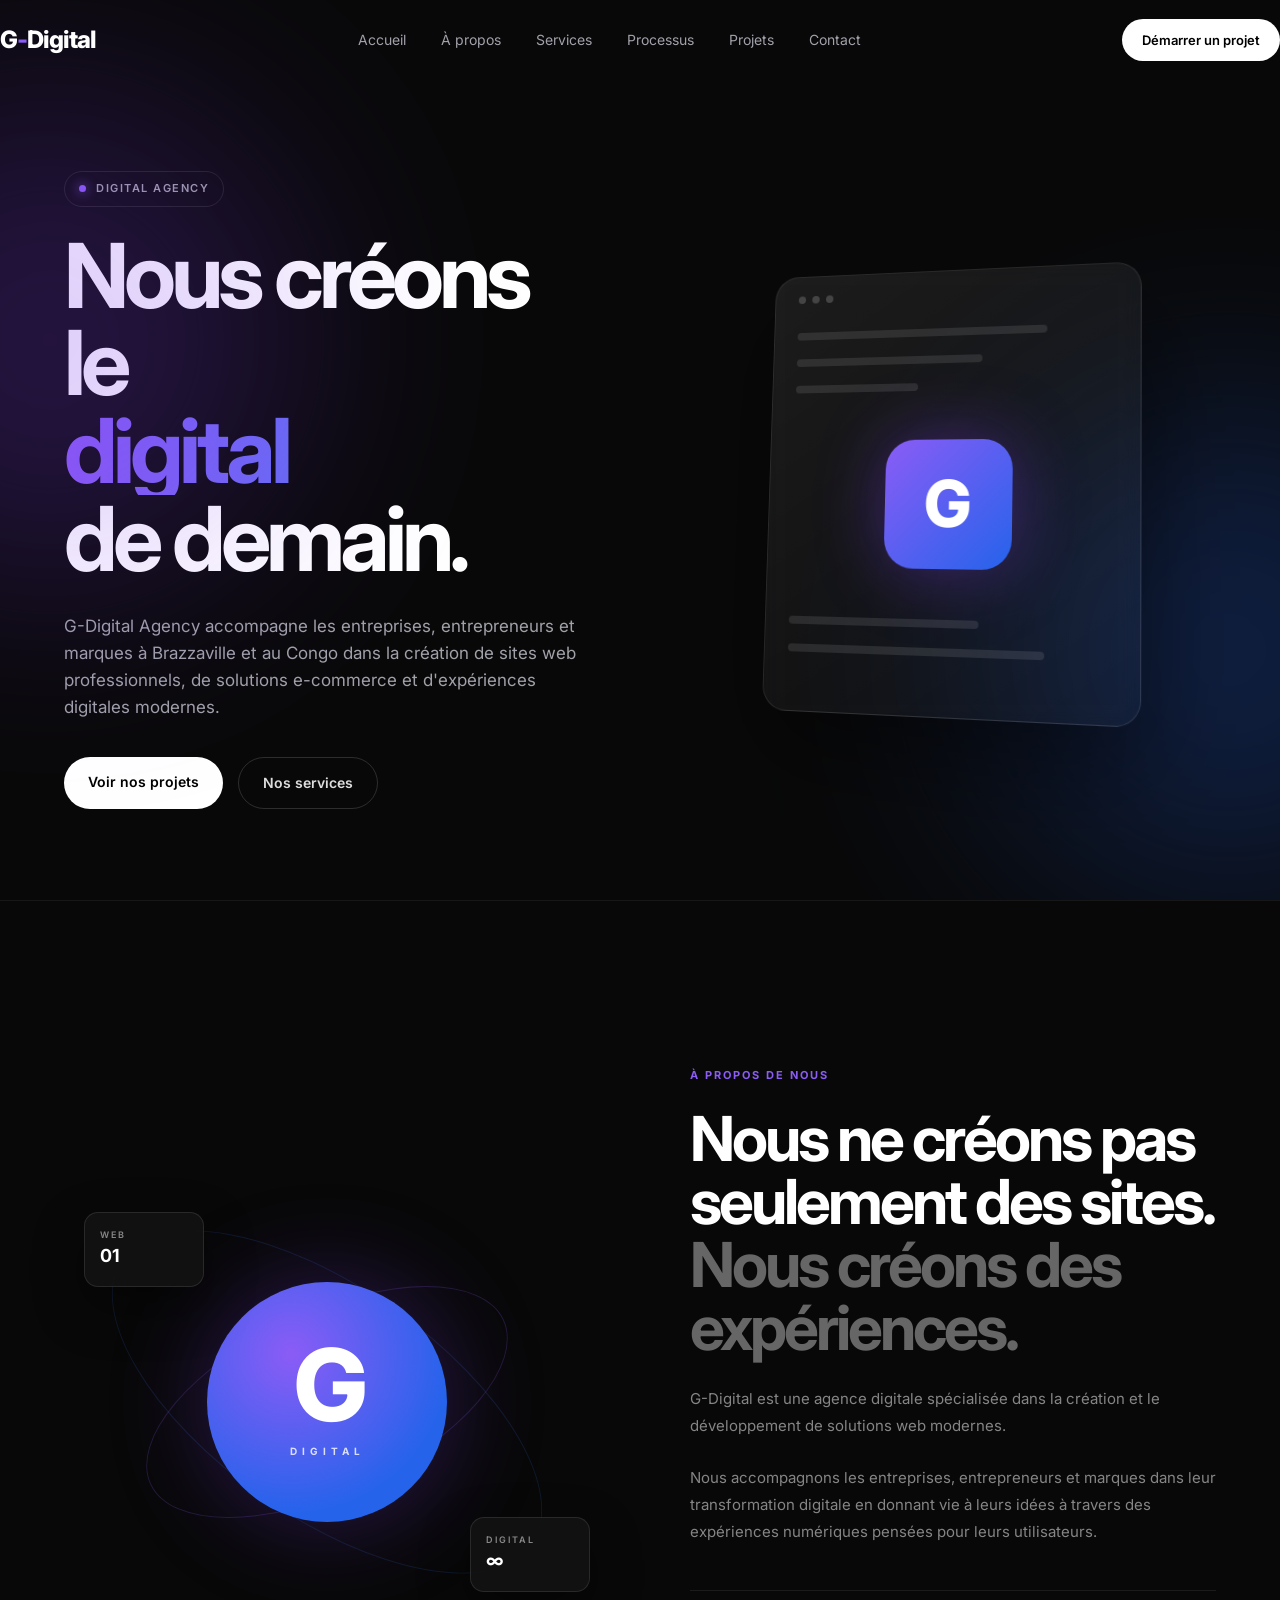
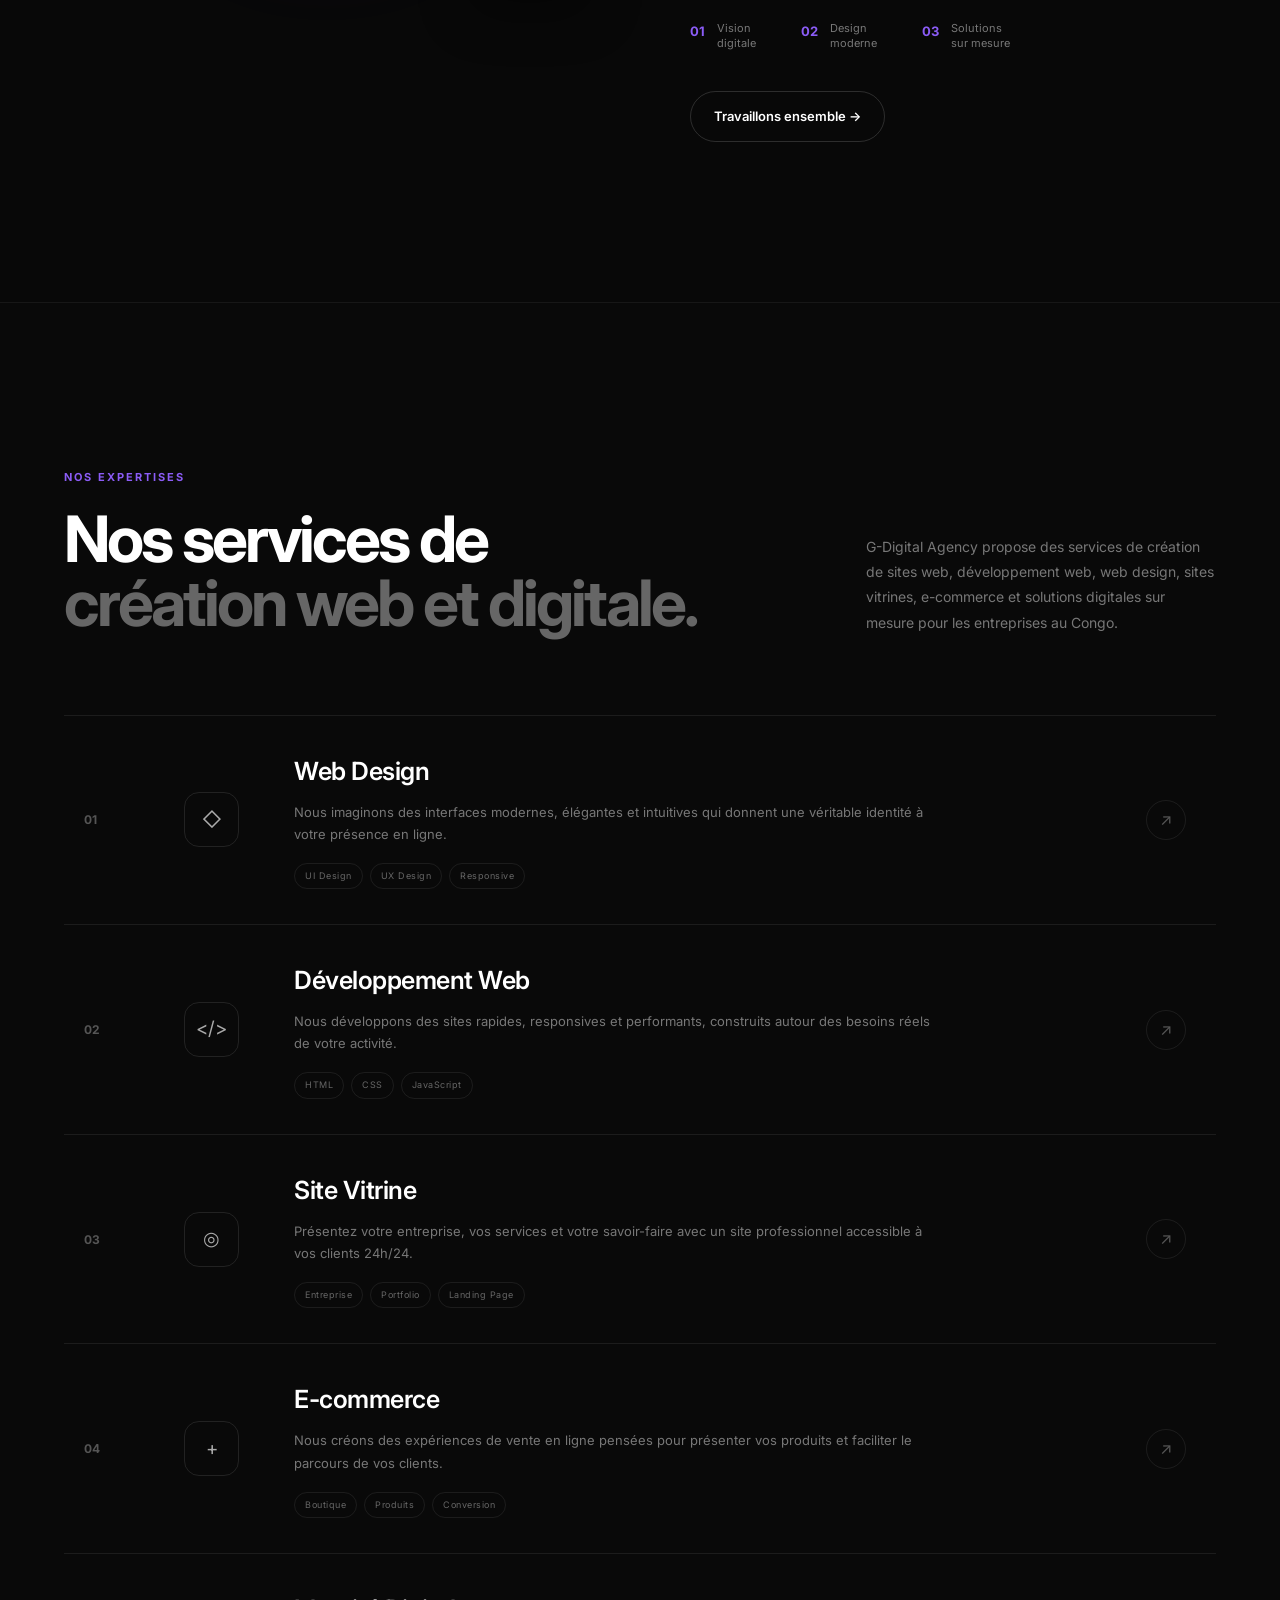
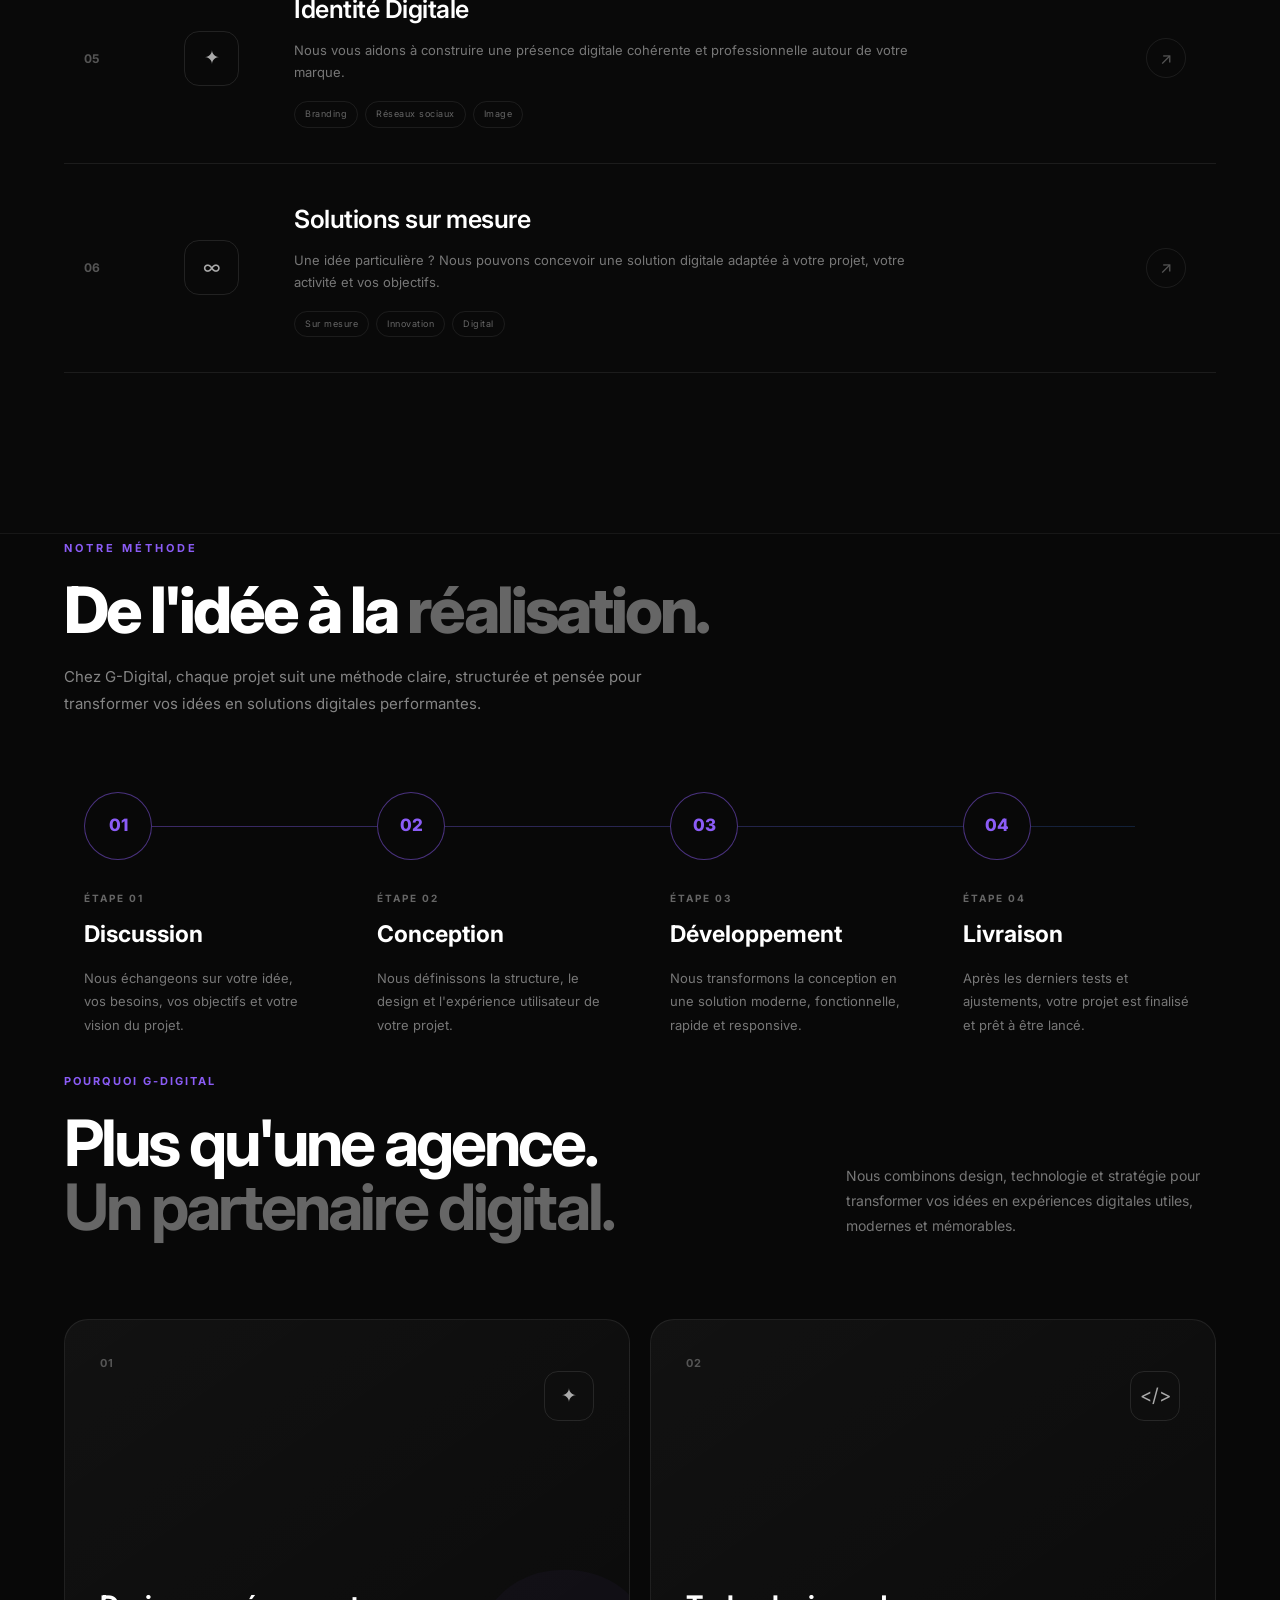
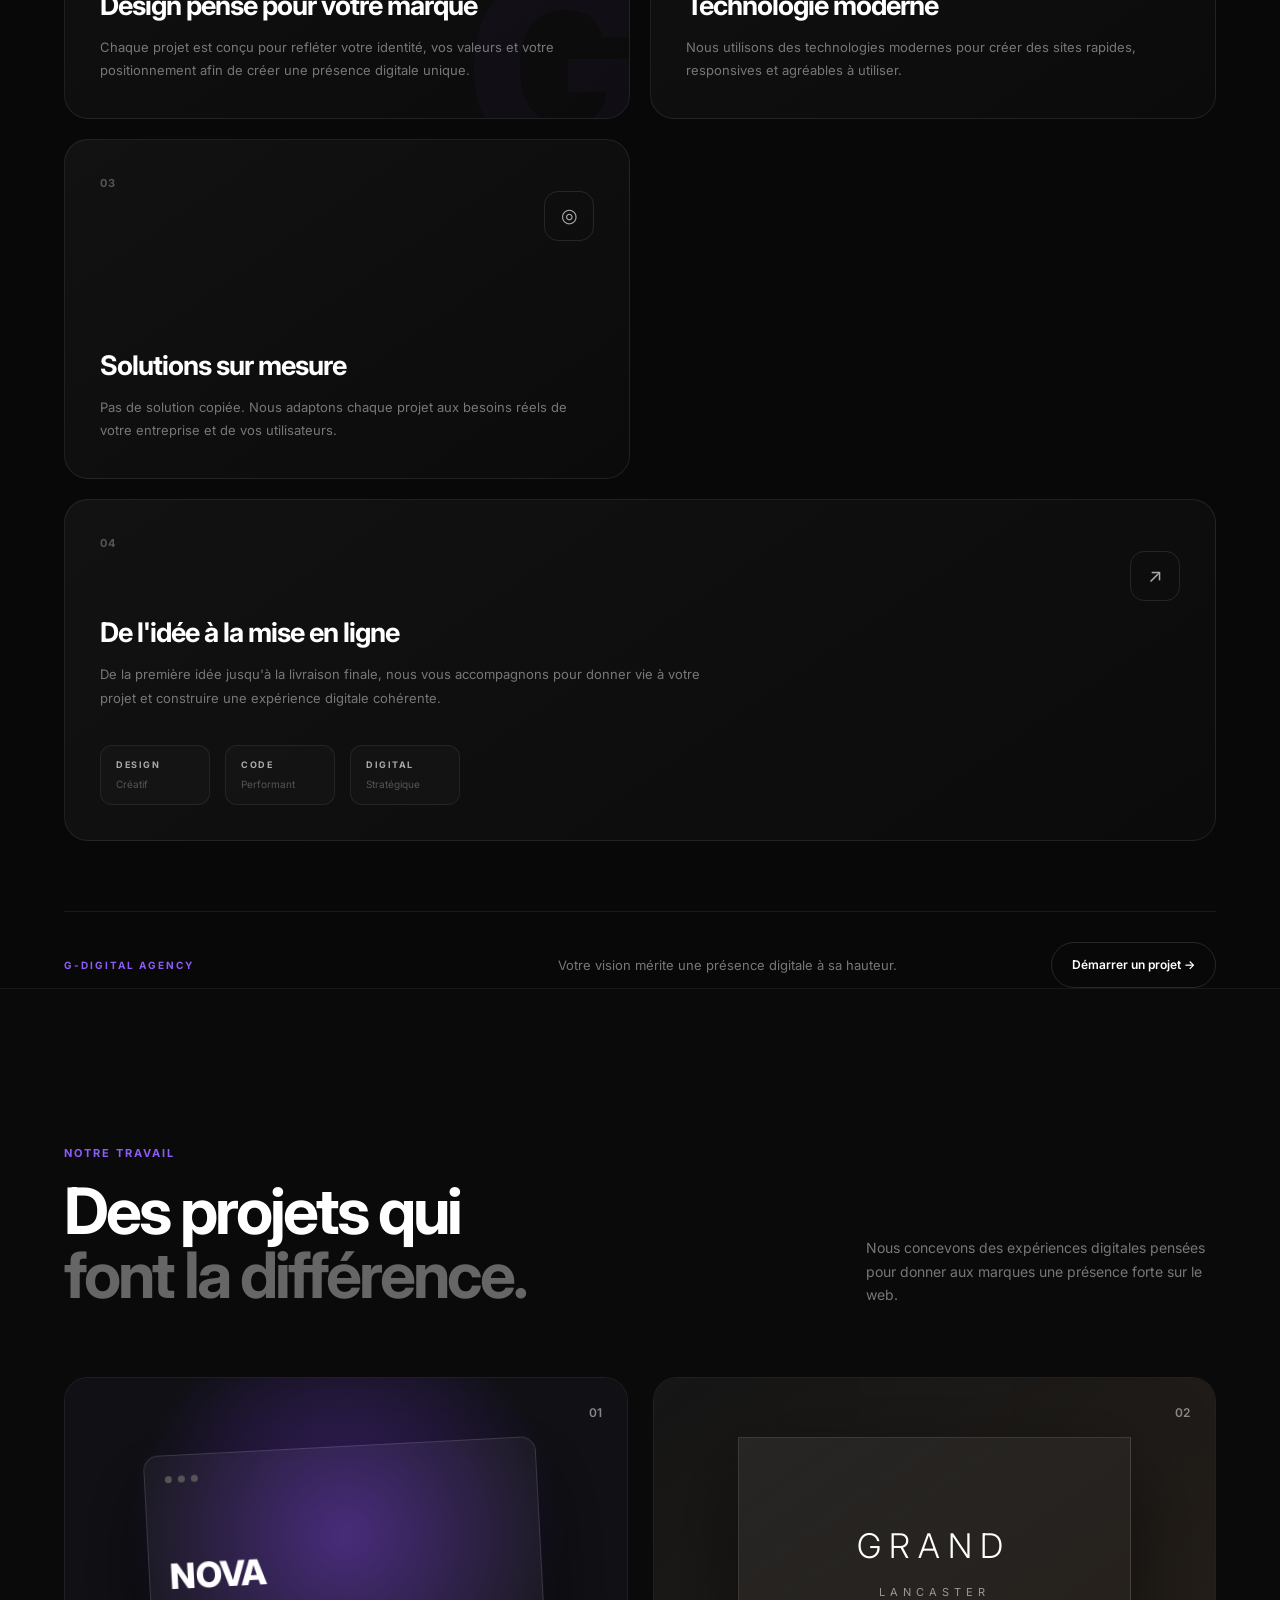
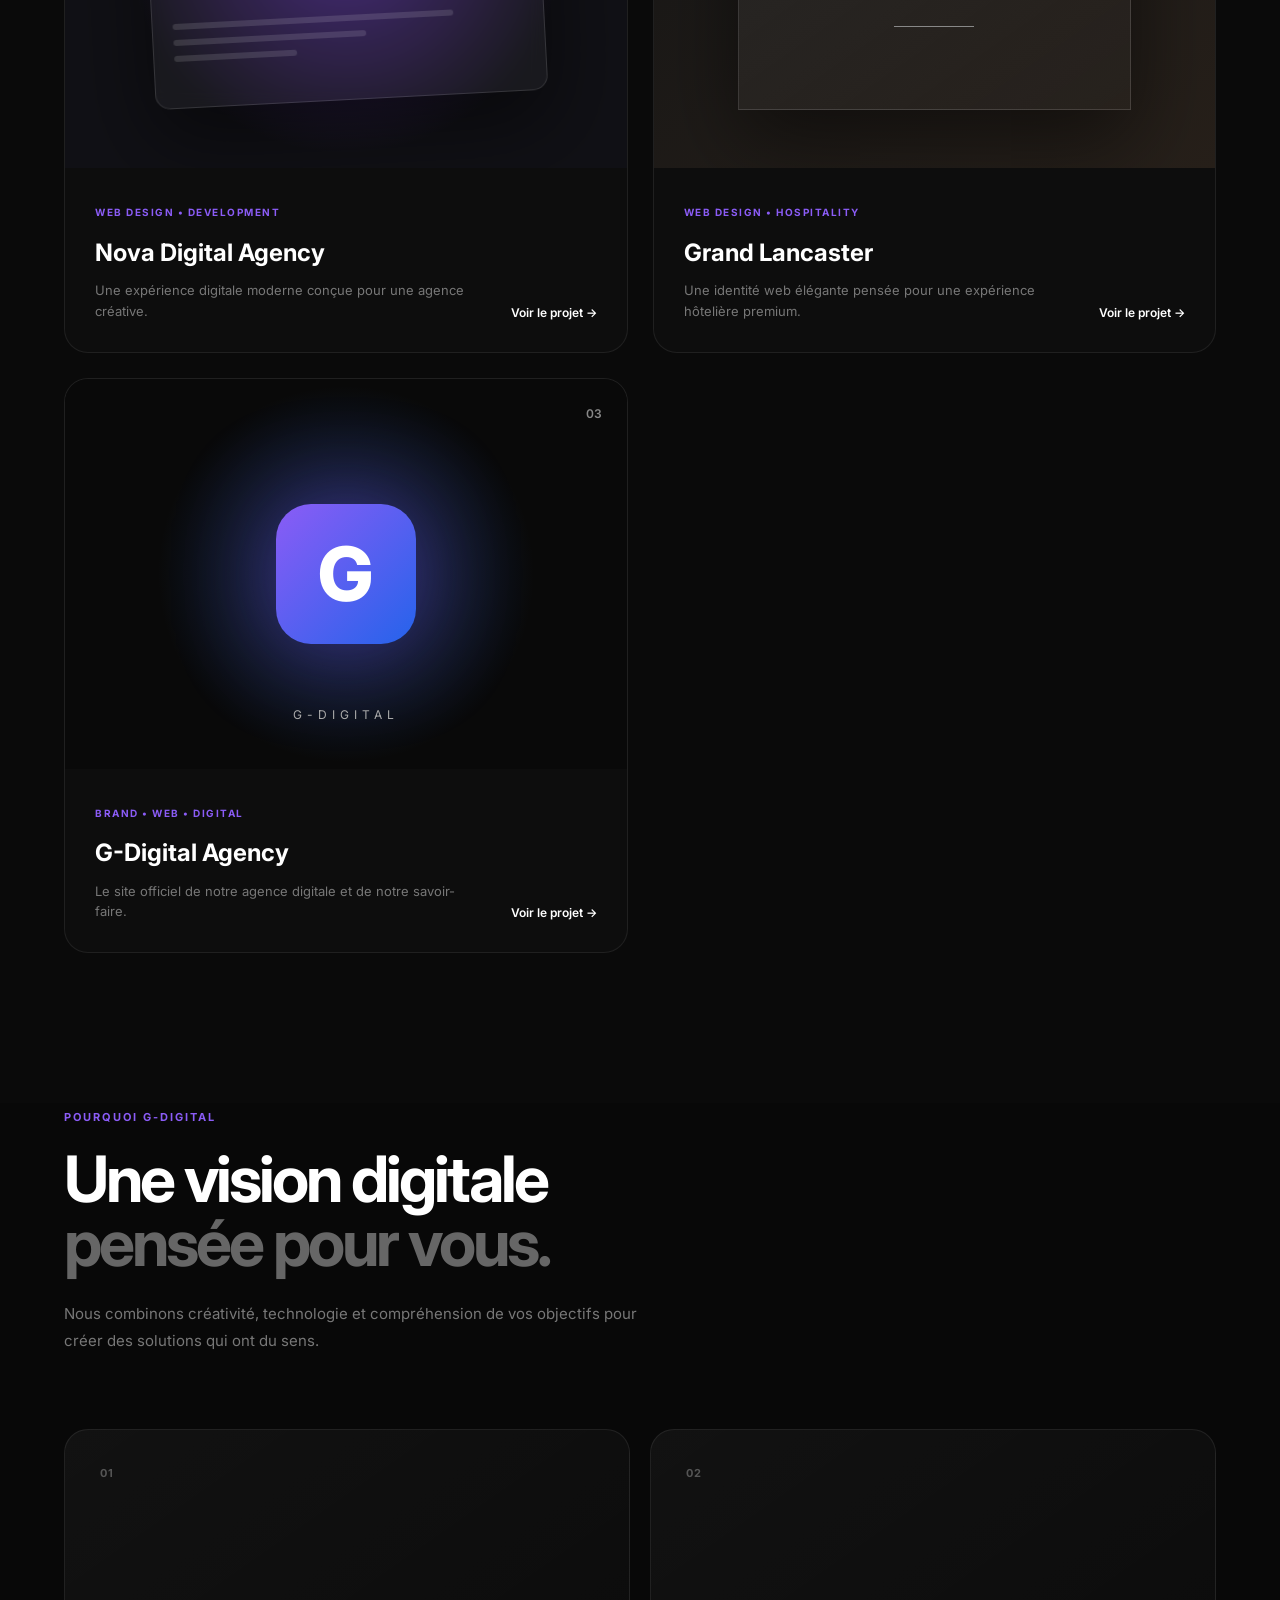
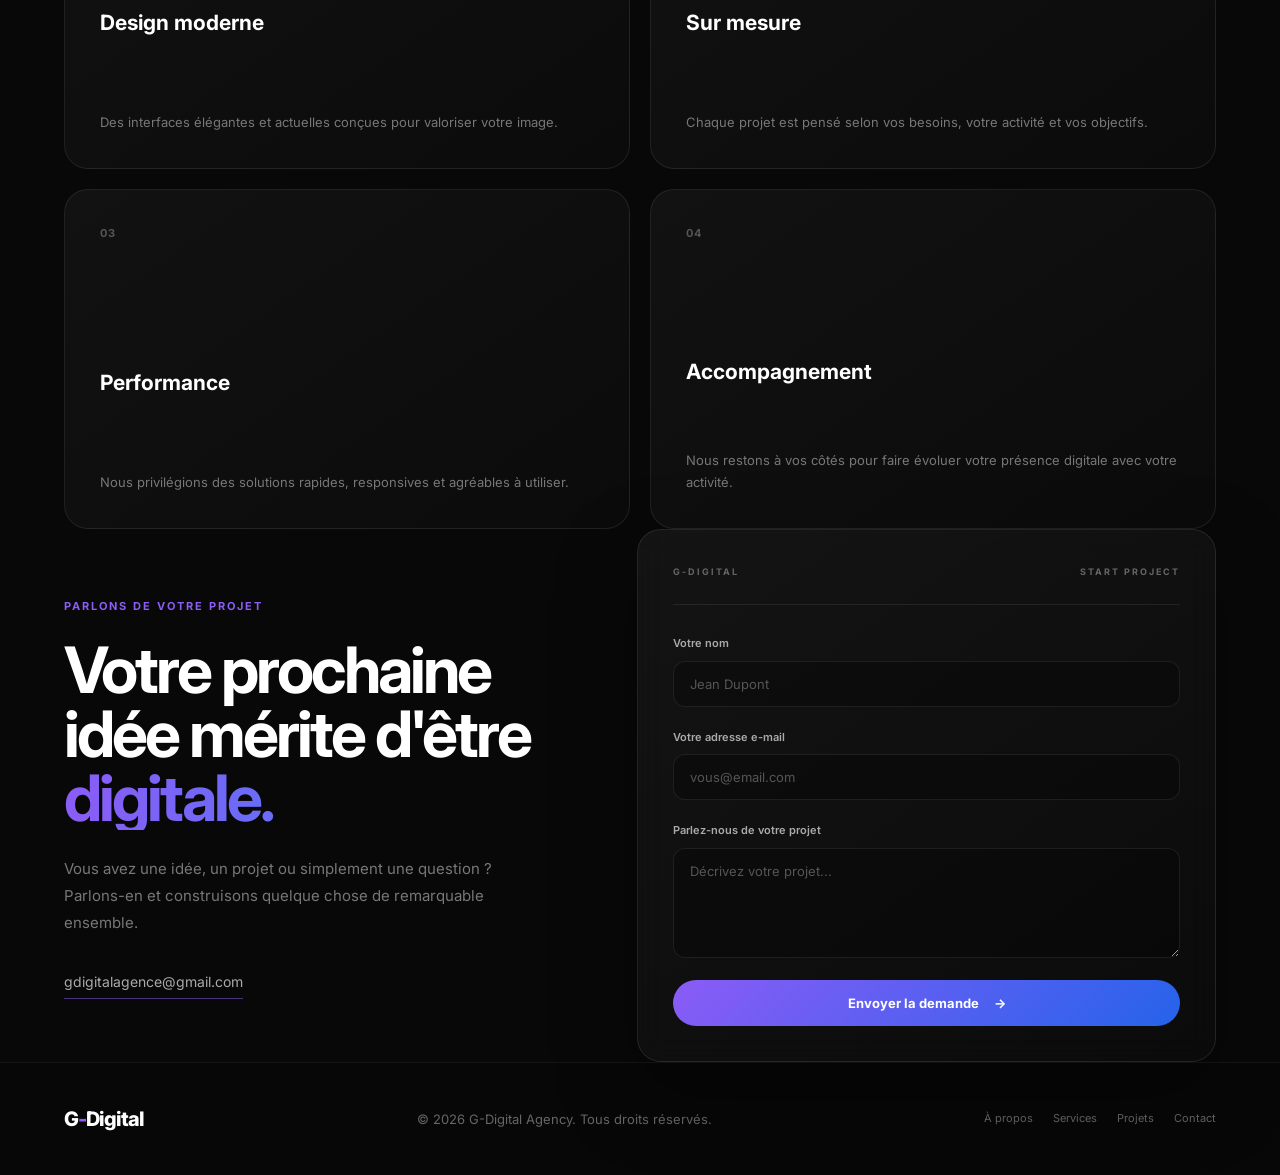
==== commit bfb1336e: "Ajout du SEO, sitemap et robots.txt" ====
--- a/index.html
+++ b/index.html
@@ -8,25 +8,115 @@
 
     <meta name="viewport" content="width=device-width, initial-scale=1.0">
 
+    <!-- ================= SEO PRINCIPAL ================= -->
+
+    <title>G-Digital Agency | Agence Web & Digitale à Brazzaville</title>
+
     <meta name="description"
-        content="G-Digital Agency — Création de sites web professionnels et solutions digitales modernes.">
+        content="G-Digital Agency est une agence web et digitale à Brazzaville, Congo. Création de sites web professionnels, e-commerce, design, développement web et solutions digitales sur mesure.">
+
+    <meta name="keywords"
+        content="G-Digital Agency, agence web Brazzaville, agence digitale Brazzaville, création site web Congo, création site internet Brazzaville, développeur web Congo, développement web Congo, site vitrine Congo, site e-commerce Congo, web design Congo">
 
     <meta name="author" content="G-Digital Agency">
 
-    <title>G-Digital Agency | Digital Experiences</title>
-
-    <link rel="stylesheet" href="css/style.css">
-
-    <!-- Google Fonts -->
+    <meta name="robots" content="index, follow">
+
+    <meta name="language" content="French">
+
+    <meta name="geo.region" content="CG">
+
+    <meta name="geo.placename" content="Brazzaville">
+
+    <!-- ================= URL CANONIQUE ================= -->
+
+    <link rel="canonical" href="https://g-digital-agency.vercel.app/">
+
+    <!-- ================= FAVICON ================= -->
+
+    <link rel="icon" type="image/png" href="images/favicon.png">
+
+    <!-- ================= OPEN GRAPH ================= -->
+
+    <meta property="og:type" content="website">
+
+    <meta property="og:locale" content="fr_FR">
+
+    <meta property="og:title"
+        content="G-Digital Agency | Agence Web & Digitale à Brazzaville">
+
+    <meta property="og:description"
+        content="Création de sites web professionnels, design, développement web et solutions digitales sur mesure au Congo.">
+
+    <meta property="og:url" content="https://g-digital-agency.vercel.app/">
+
+    <meta property="og:site_name" content="G-Digital Agency">
+
+    <meta property="og:image" content="https://g-digital-agency.vercel.app/images/og-image.jpg">
+
+    <meta property="og:image:alt"
+        content="G-Digital Agency - Agence web et digitale à Brazzaville">
+
+    <!-- ================= TWITTER / X ================= -->
+
+    <meta name="twitter:card" content="summary_large_image">
+
+    <meta name="twitter:title"
+        content="G-Digital Agency | Agence Web & Digitale à Brazzaville">
+
+    <meta name="twitter:description"
+        content="Création de sites web, e-commerce, design et solutions digitales au Congo.">
+
+    <meta name="twitter:image"
+        content="https://g-digital-agency.vercel.app/images/og-image.jpg">
+
+    <!-- ================= DONNÉES STRUCTURÉES ================= -->
+
+    <script type="application/ld+json">
+    {
+        "@context": "https://schema.org",
+        "@type": "ProfessionalService",
+        "name": "G-Digital Agency",
+        "description": "Agence web et digitale spécialisée dans la création de sites web professionnels, le développement web, le web design, l'e-commerce et les solutions digitales sur mesure.",
+        "url": "https://g-digital-agency.vercel.app/",
+        "email": "gdigitalagence@gmail.com",
+        "areaServed": [
+            {
+                "@type": "City",
+                "name": "Brazzaville"
+            },
+            {
+                "@type": "Country",
+                "name": "Congo"
+            }
+        ],
+        "serviceType": [
+            "Création de sites web",
+            "Développement web",
+            "Web design",
+            "Site vitrine",
+            "E-commerce",
+            "Identité digitale",
+            "Solutions digitales sur mesure"
+        ]
+    }
+    </script>
+
+    <!-- ================= GOOGLE FONTS ================= -->
+
     <link rel="preconnect" href="https://fonts.googleapis.com">
+
     <link rel="preconnect" href="https://fonts.gstatic.com" crossorigin>
 
     <link
         href="https://fonts.googleapis.com/css2?family=Inter:wght@400;500;600;700;800&display=swap"
         rel="stylesheet">
 
+    <!-- ================= CSS ================= -->
+
+    <link rel="stylesheet" href="css/style.css">
+
 </head>
-
 
 <body>
 
@@ -100,14 +190,12 @@
 
             </h1>
 
-
-            <p>
-
-                G-Digital accompagne les entreprises,
-                entrepreneurs et marques dans la création
-                de leur présence digitale.
-
-            </p>
+<p>
+    G-Digital Agency accompagne les entreprises,
+    entrepreneurs et marques à Brazzaville et au Congo
+    dans la création de sites web professionnels,
+    de solutions e-commerce et d'expériences digitales modernes.
+</p>
 
 
             <div class="hero-buttons">
@@ -323,26 +411,19 @@
                     NOS EXPERTISES
                 </span>
 
-
-                <h2>
-
-                    Tout ce qu'il faut pour
-                    <strong>
-                        exister sur le web.
-                    </strong>
-
-                </h2>
-
+<h2>
+    Nos services de
+    <strong>
+        création web et digitale.
+    </strong>
+</h2>
             </div>
 
-
-            <p>
-
-                De la conception au développement,
-                nous créons des expériences digitales
-                adaptées aux objectifs de votre entreprise.
-
-            </p>
+<p>
+    G-Digital Agency propose des services de création de sites web,
+    développement web, web design, sites vitrines, e-commerce
+    et solutions digitales sur mesure pour les entreprises au Congo.
+</p>
 
         </div>
 
@@ -1498,8 +1579,16 @@
             </div>
 
 
-            <form class="contact-form" action="#" method="POST">
-
+            <form
+    class="contact-form"
+    id="contactForm"
+    action="https://formsubmit.co/gdigitalagence@gmail.com"
+    method="POST"
+>
+
+<input type="hidden" name="_subject" value="Nouvelle demande — G-Digital">
+<input type="hidden" name="_captcha" value="false">
+<input type="hidden" name="_template" value="table">
 
                 <div class="form-group">
 
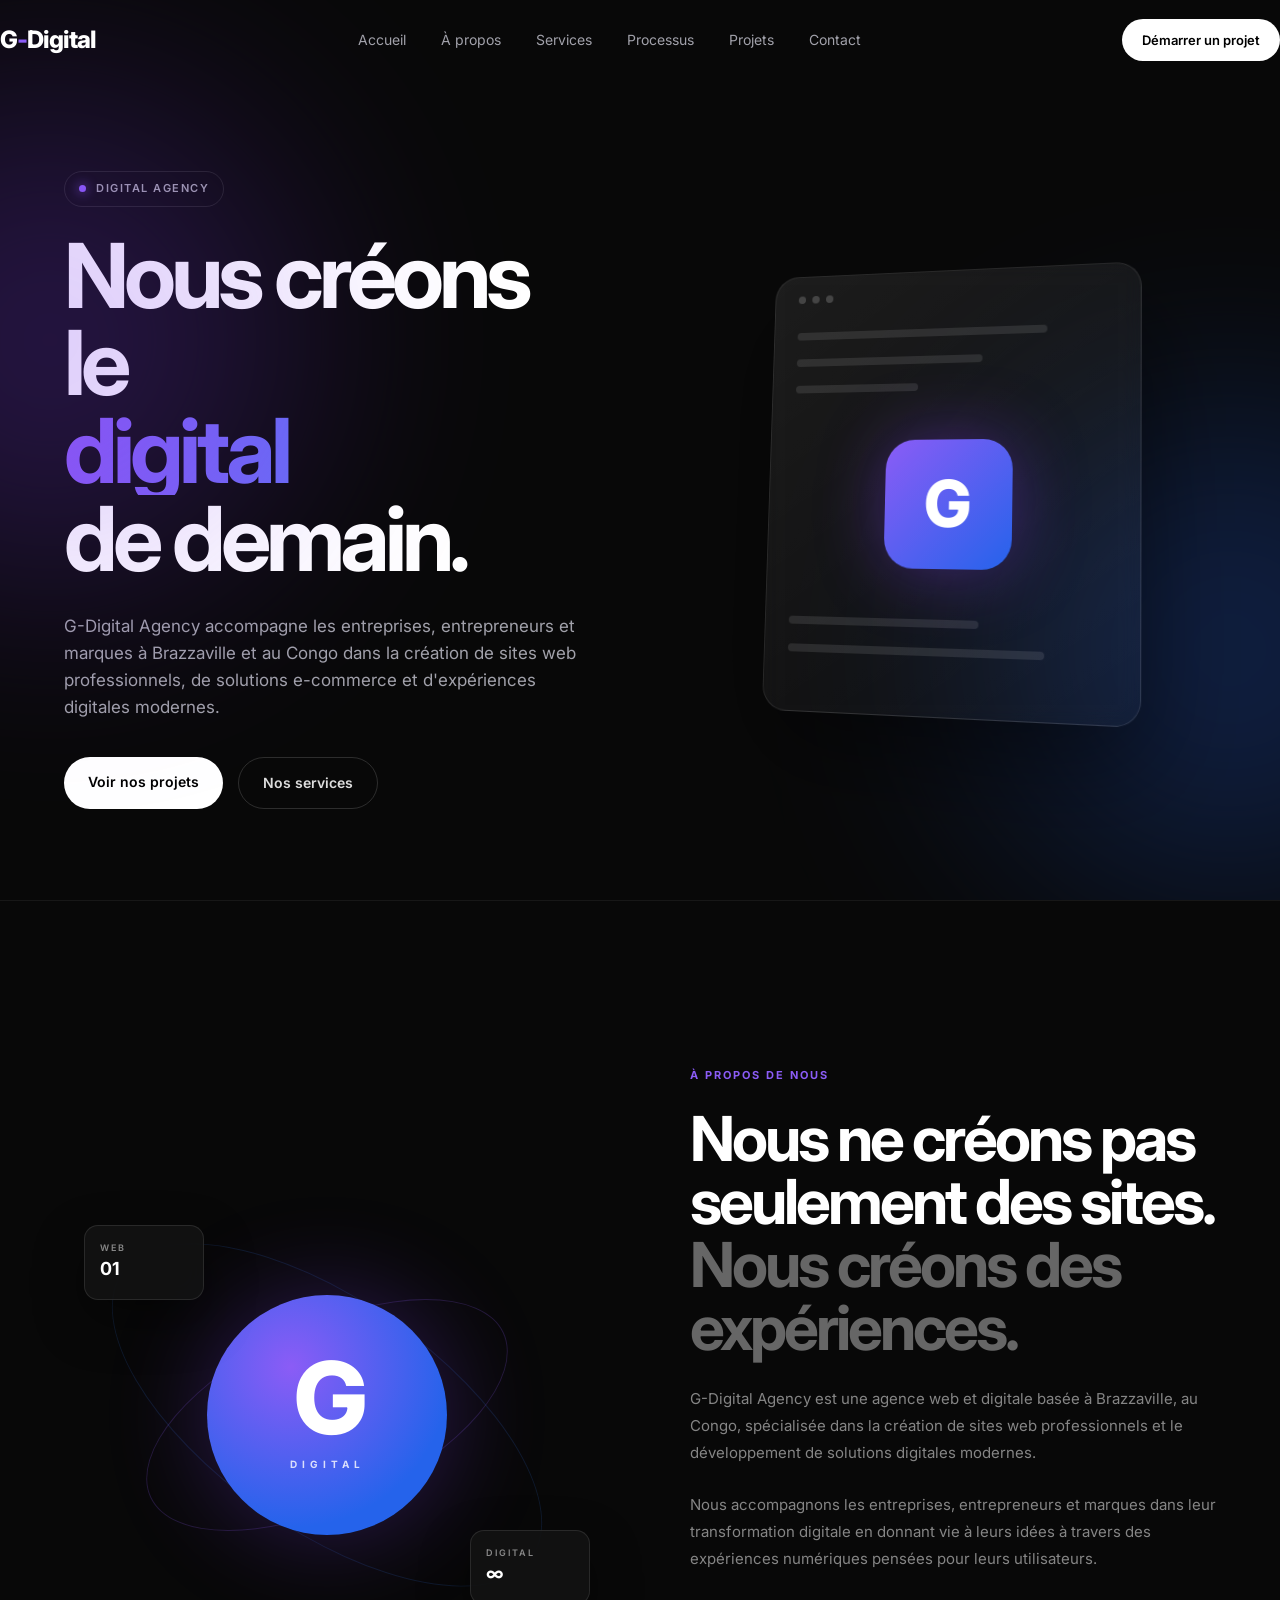
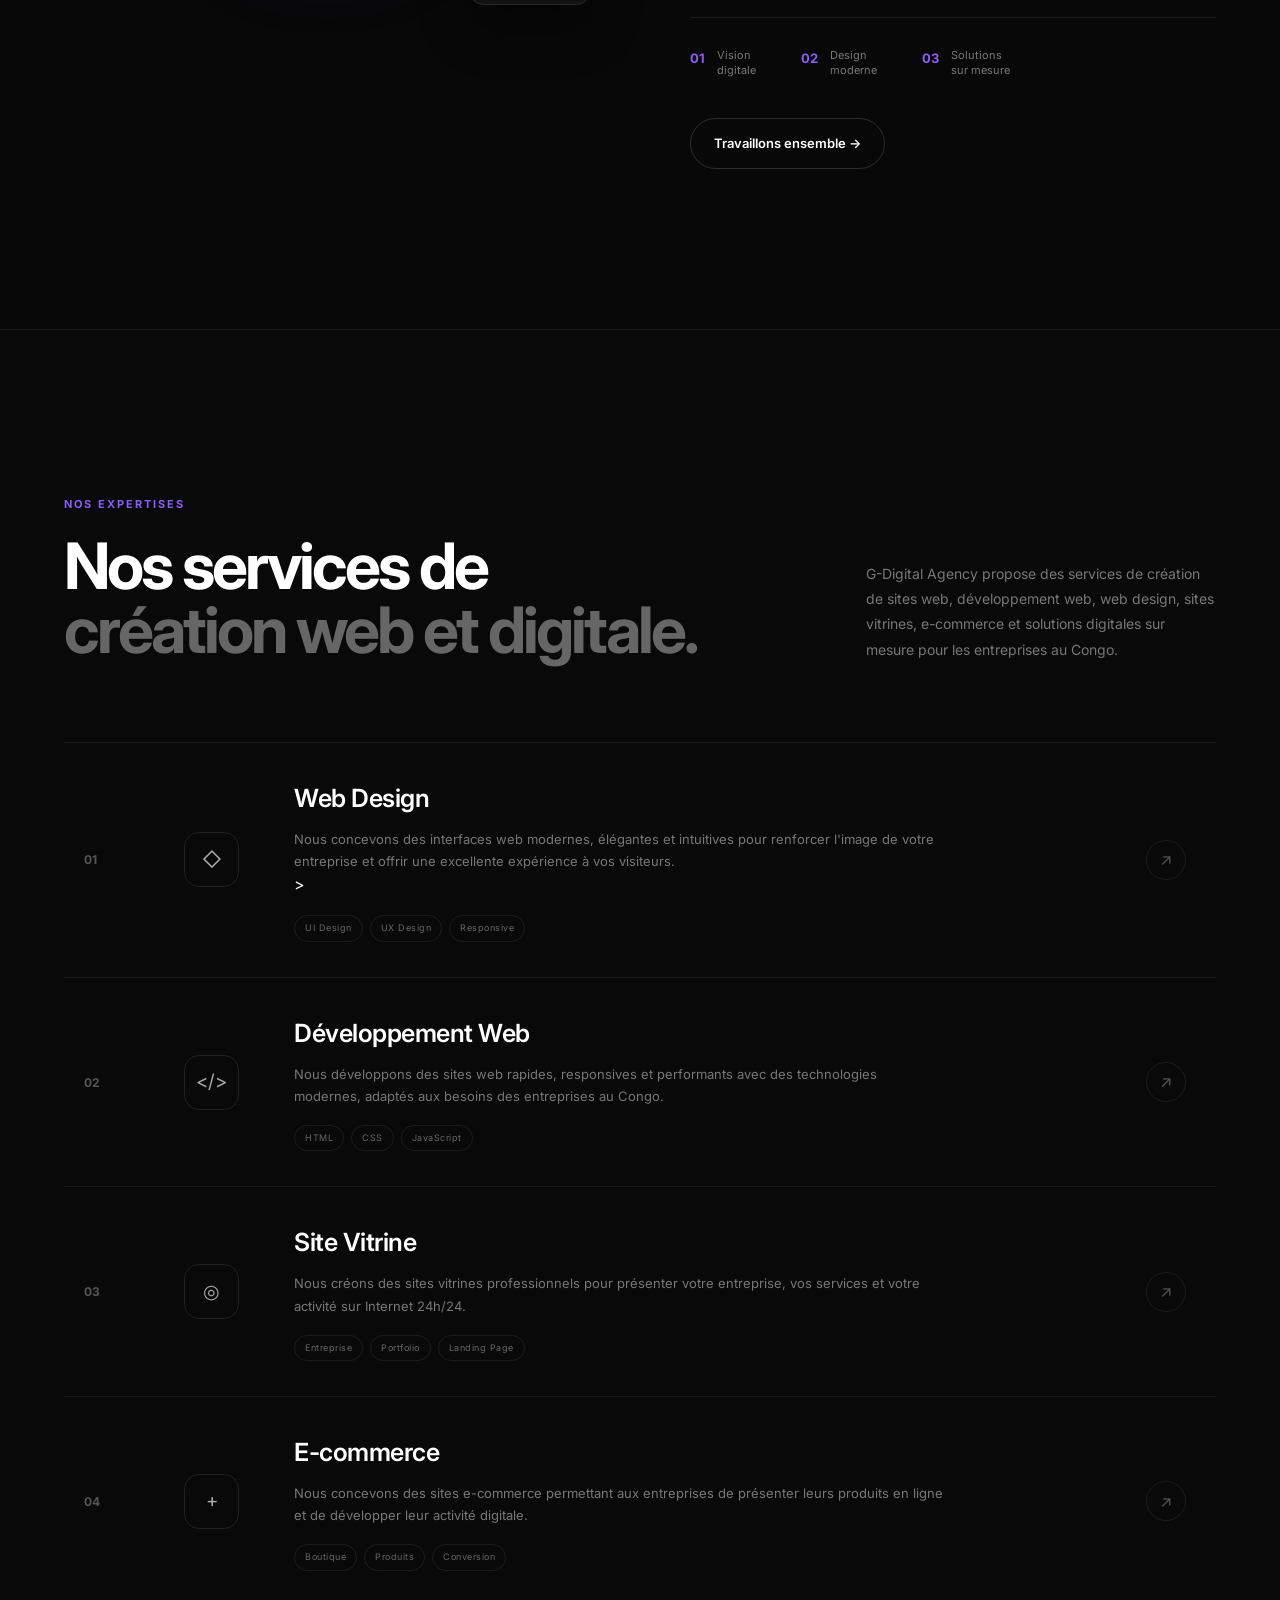
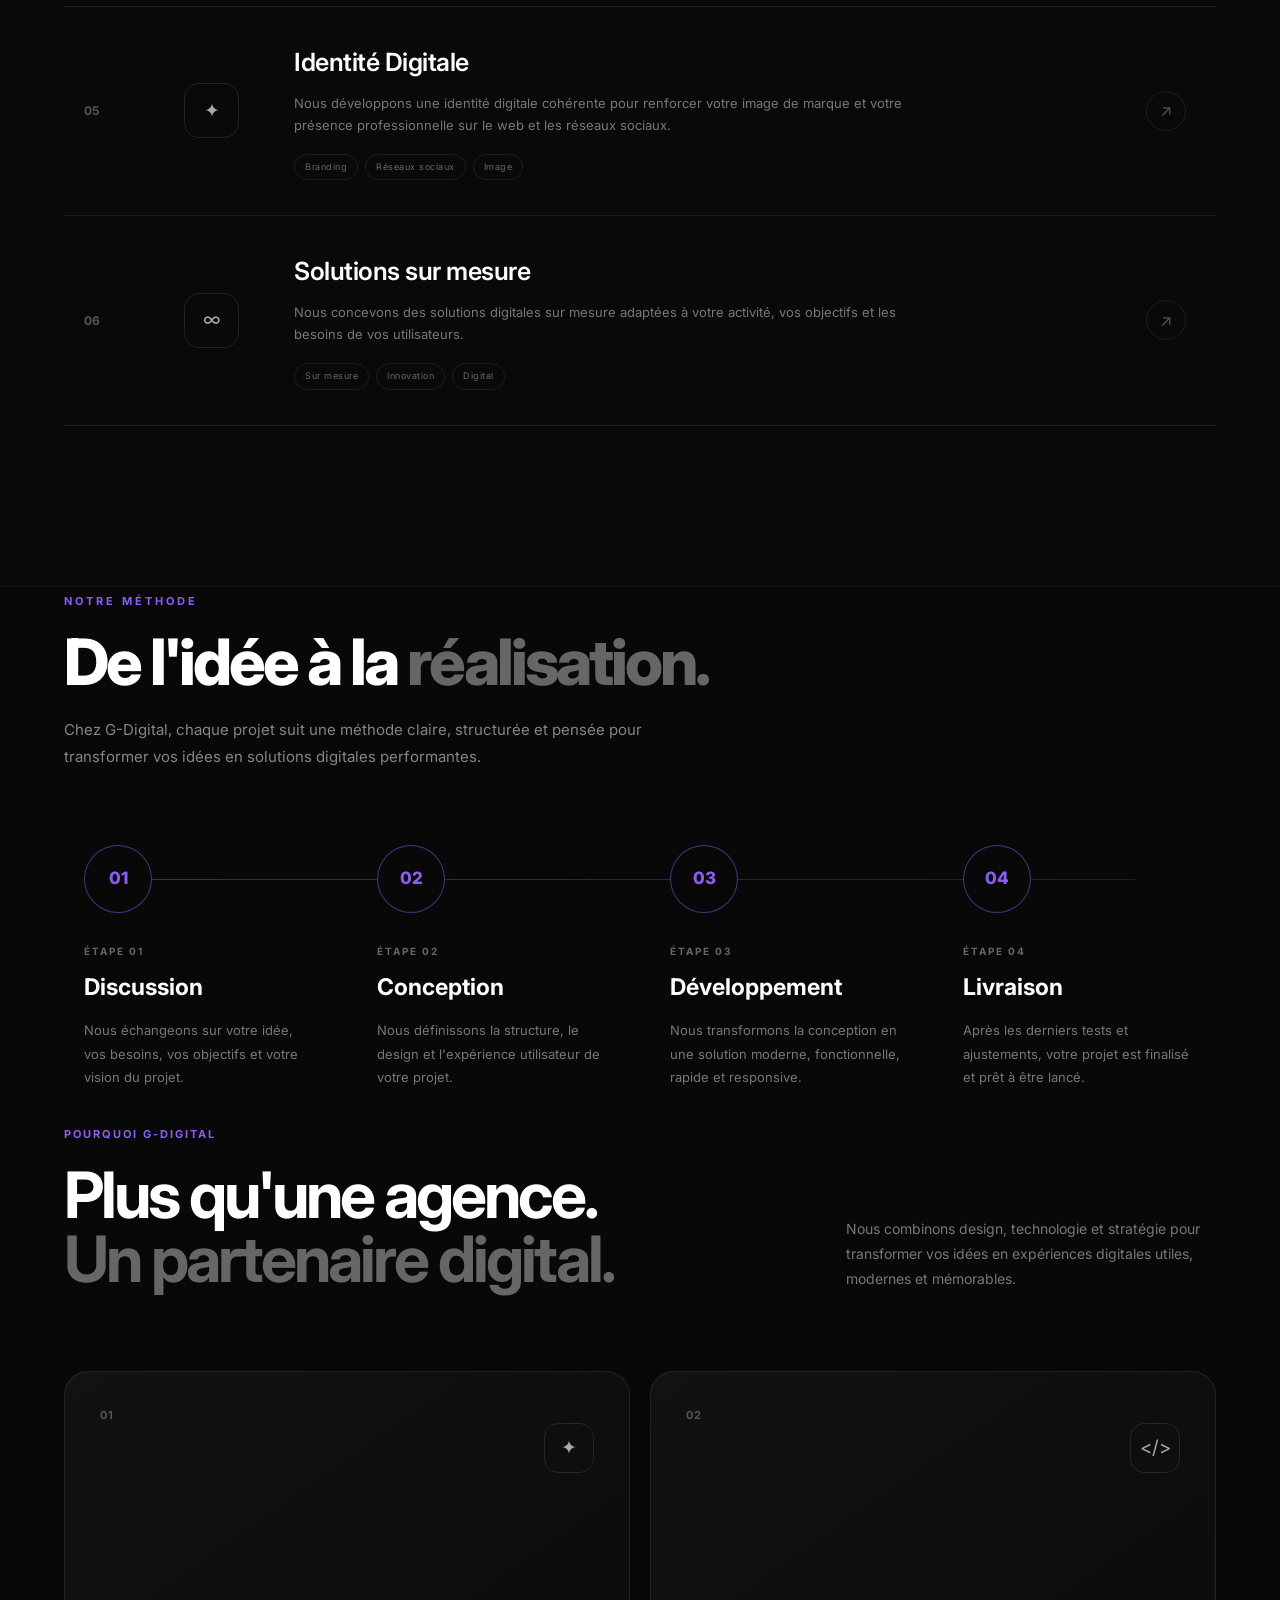
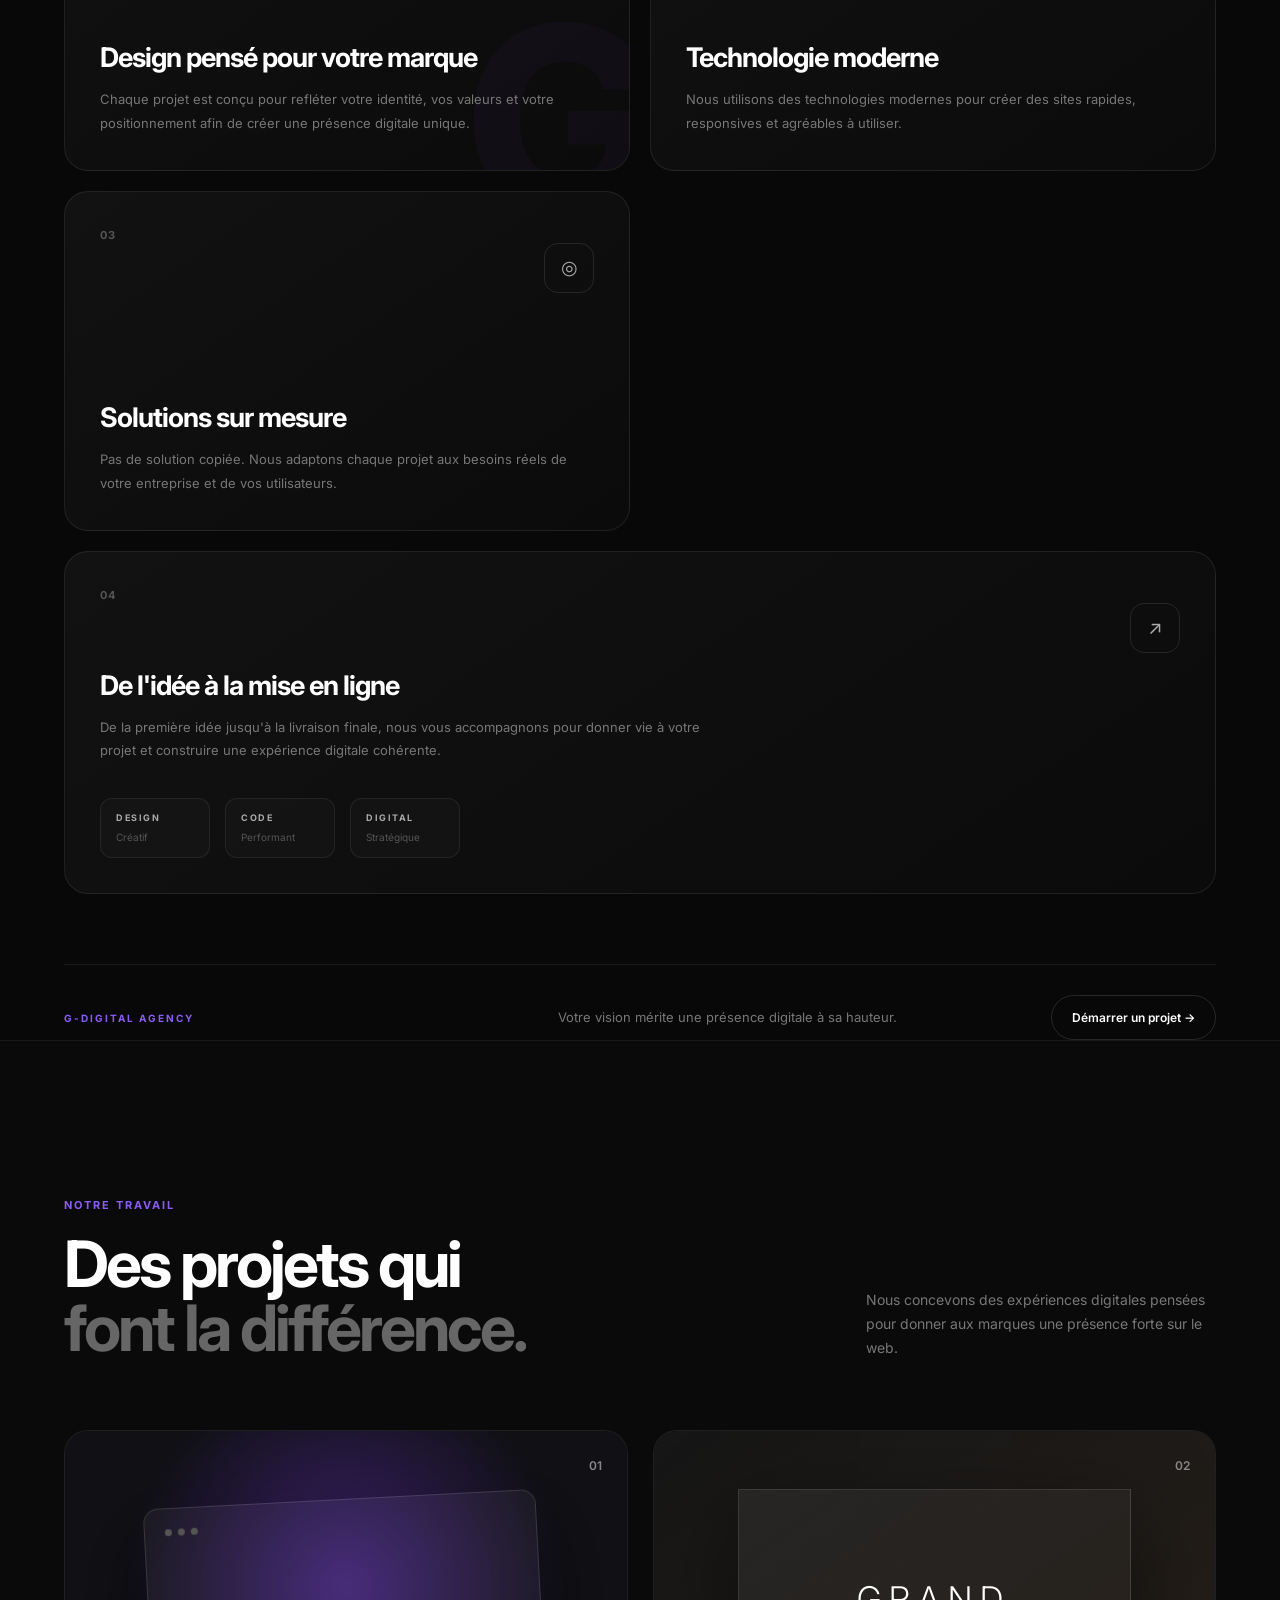
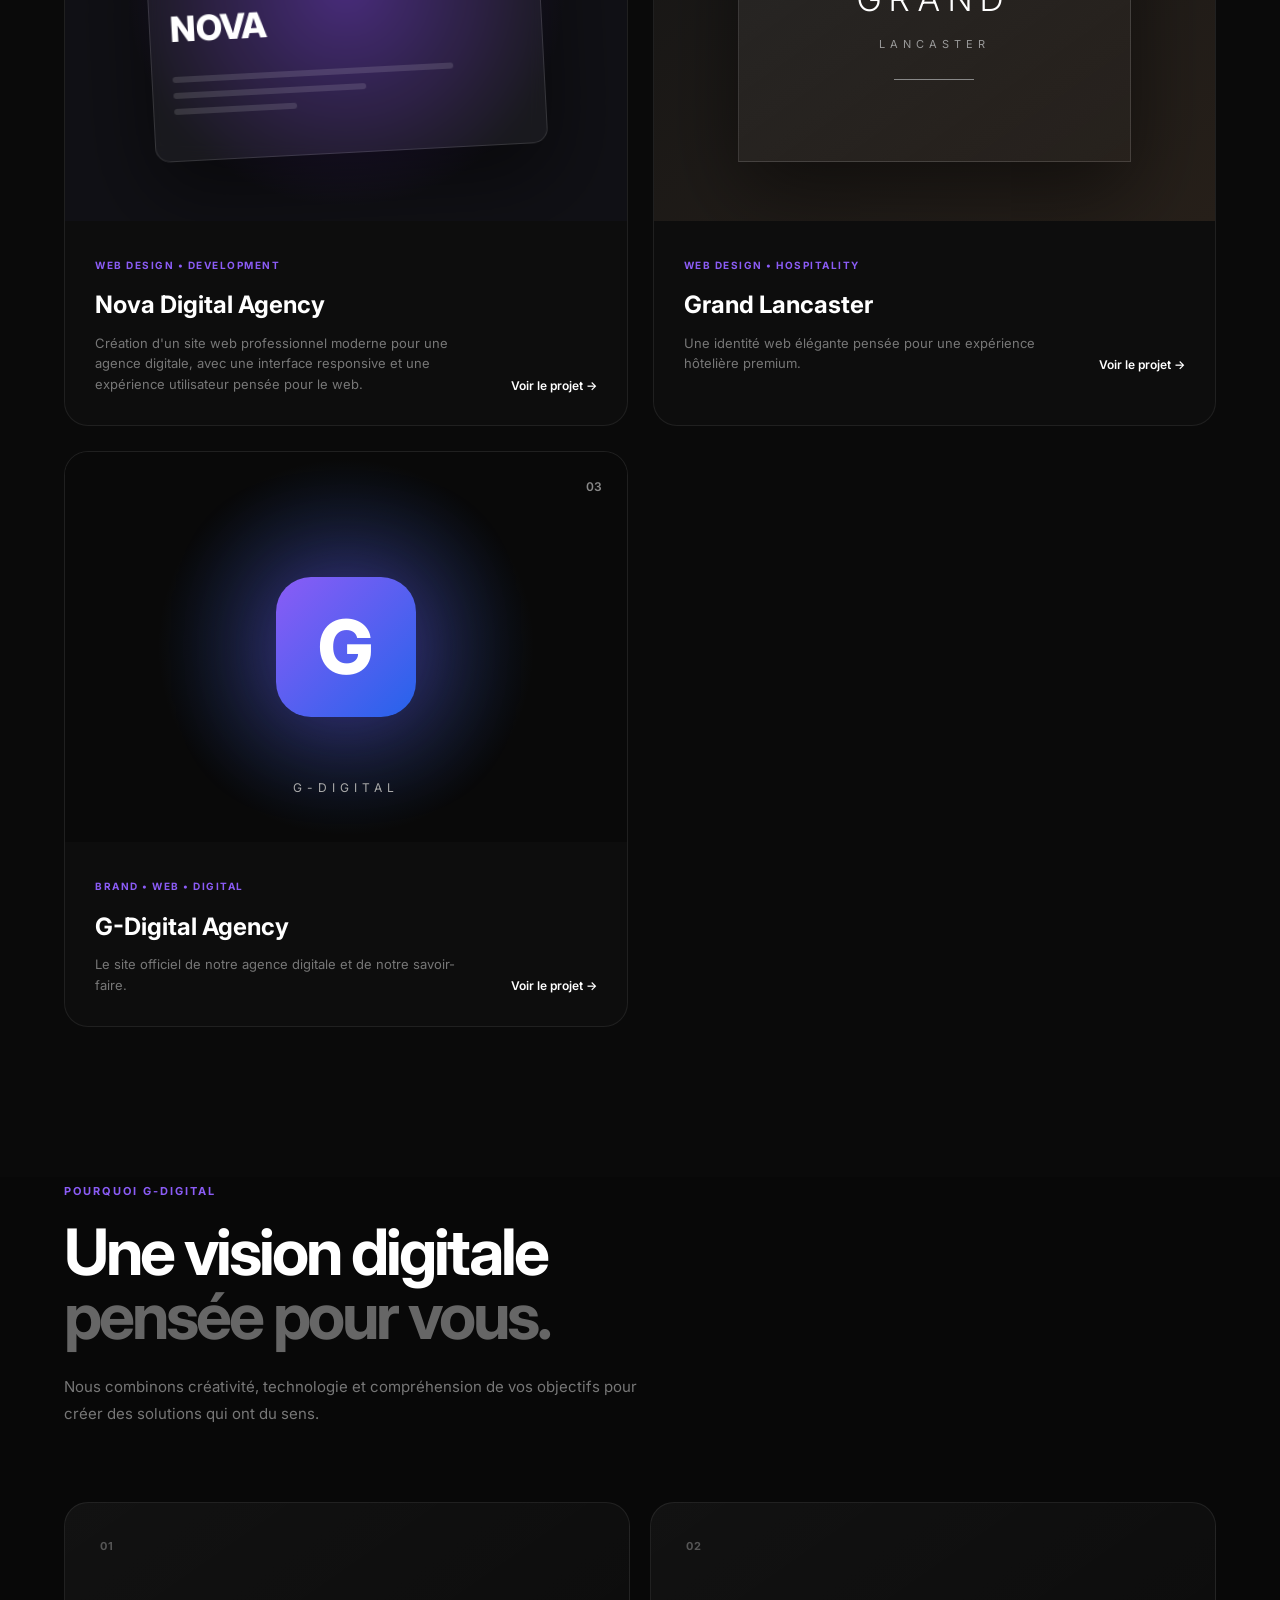
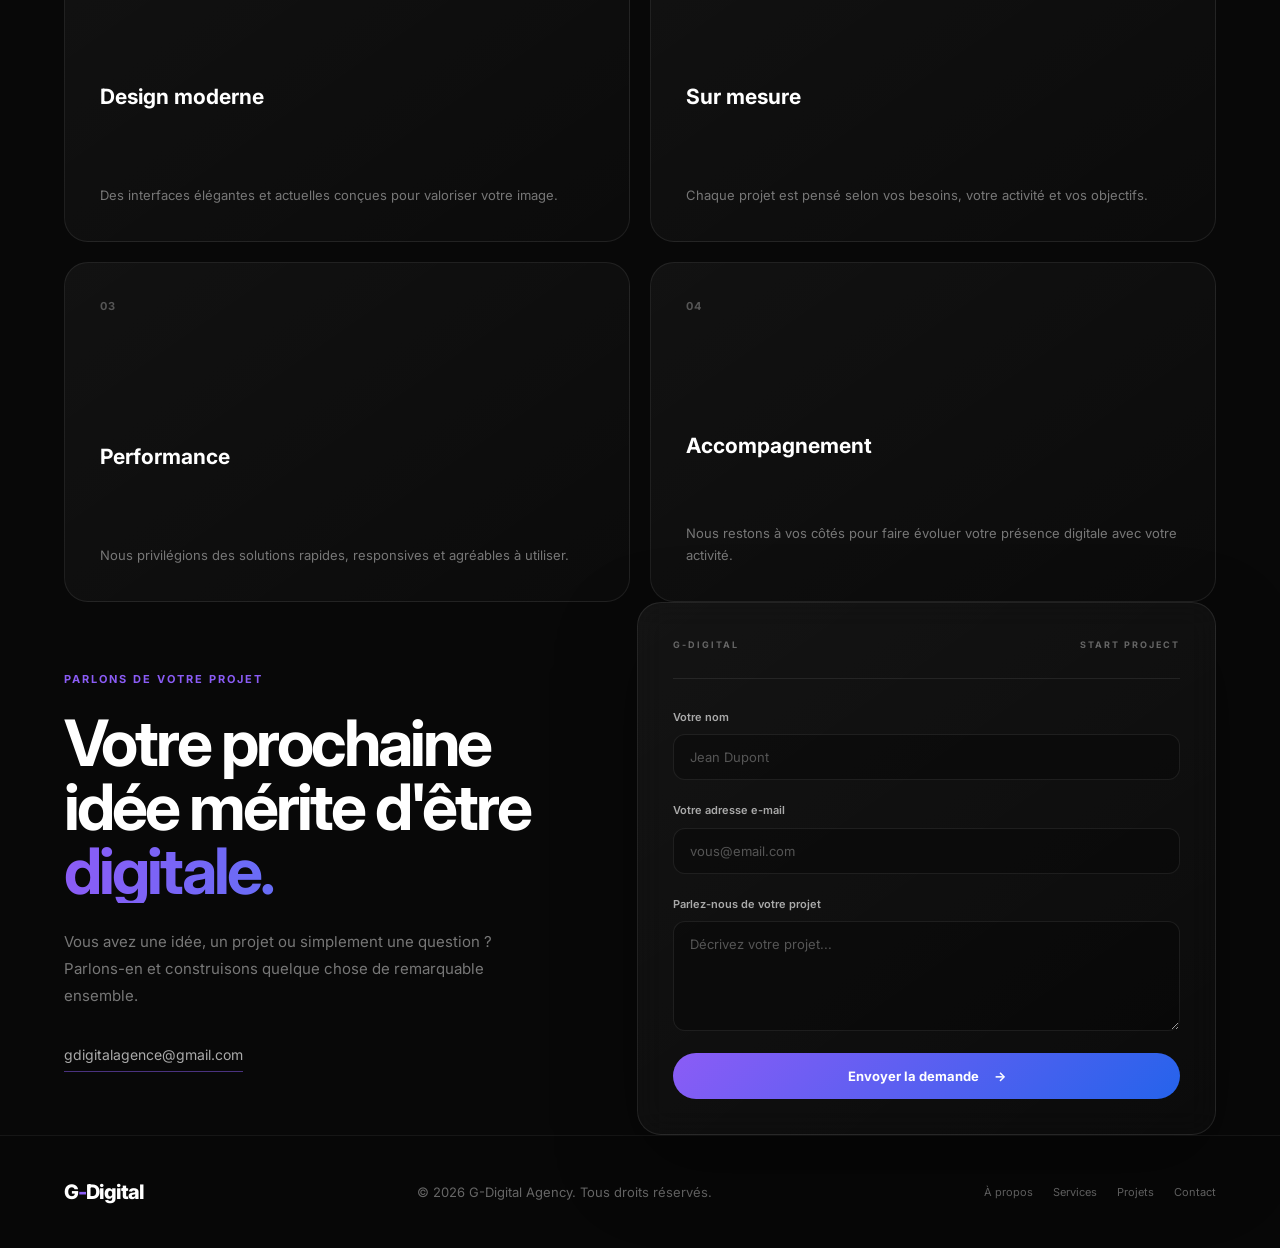
==== commit f21aec74: "Verification Google Search Console" ====
--- a/index.html
+++ b/index.html
@@ -30,7 +30,7 @@
 
     <!-- ================= URL CANONIQUE ================= -->
 
-    <link rel="canonical" href="https://g-digital-agency.vercel.app/">
+    <link rel="canonical" href="https://TON-DOMAINE.com/">
 
     <!-- ================= FAVICON ================= -->
 
@@ -48,7 +48,7 @@
     <meta property="og:description"
         content="Création de sites web professionnels, design, développement web et solutions digitales sur mesure au Congo.">
 
-    <meta property="og:url" content="https://g-digital-agency.vercel.app/">
+    <meta property="og:url" content="https://TON-DOMAINE.com/">
 
     <meta property="og:site_name" content="G-Digital Agency">
 
@@ -68,7 +68,7 @@
         content="Création de sites web, e-commerce, design et solutions digitales au Congo.">
 
     <meta name="twitter:image"
-        content="https://g-digital-agency.vercel.app/images/og-image.jpg">
+        content="https://TON-DOMAINE.com/images/og-image.jpg">
 
     <!-- ================= DONNÉES STRUCTURÉES ================= -->
 
@@ -78,7 +78,7 @@
         "@type": "ProfessionalService",
         "name": "G-Digital Agency",
         "description": "Agence web et digitale spécialisée dans la création de sites web professionnels, le développement web, le web design, l'e-commerce et les solutions digitales sur mesure.",
-        "url": "https://g-digital-agency.vercel.app/",
+        "url": "https://TON-DOMAINE.com/",
         "email": "gdigitalagence@gmail.com",
         "areaServed": [
             {
@@ -322,15 +322,12 @@
 
             </h2>
 
-
-            <p>
-
-                G-Digital est une agence digitale spécialisée
-                dans la création et le développement de solutions
-                web modernes.
-
-            </p>
-
+<p>
+    G-Digital Agency est une agence web et digitale basée
+    à Brazzaville, au Congo, spécialisée dans la création
+    de sites web professionnels et le développement
+    de solutions digitales modernes.
+</p>
 
             <p>
 
@@ -452,14 +449,11 @@
                         Web Design
                     </h3>
 
-
-                    <p>
-
-                        Nous imaginons des interfaces modernes,
-                        élégantes et intuitives qui donnent une
-                        véritable identité à votre présence en ligne.
-
-                    </p>
+<p>
+    Nous concevons des interfaces web modernes, élégantes
+    et intuitives pour renforcer l'image de votre entreprise
+    et offrir une excellente expérience à vos visiteurs.
+</p>>
 
 
                     <div class="service-tags">
@@ -501,14 +495,11 @@
                         Développement Web
                     </h3>
 
-
-                    <p>
-
-                        Nous développons des sites rapides,
-                        responsives et performants, construits
-                        autour des besoins réels de votre activité.
-
-                    </p>
+<p>
+    Nous développons des sites web rapides, responsives
+    et performants avec des technologies modernes,
+    adaptés aux besoins des entreprises au Congo.
+</p>
 
 
                     <div class="service-tags">
@@ -550,16 +541,11 @@
                         Site Vitrine
                     </h3>
 
-
-                    <p>
-
-                        Présentez votre entreprise, vos services
-                        et votre savoir-faire avec un site
-                        professionnel accessible à vos clients 24h/24.
-
-                    </p>
-
-
+<p>
+    Nous créons des sites vitrines professionnels pour
+    présenter votre entreprise, vos services et votre
+    activité sur Internet 24h/24.
+</p>
                     <div class="service-tags">
 
                         <span>Entreprise</span>
@@ -599,14 +585,11 @@
                         E-commerce
                     </h3>
 
-
-                    <p>
-
-                        Nous créons des expériences de vente
-                        en ligne pensées pour présenter vos produits
-                        et faciliter le parcours de vos clients.
-
-                    </p>
+<p>
+    Nous concevons des sites e-commerce permettant aux
+    entreprises de présenter leurs produits en ligne et
+    de développer leur activité digitale.
+</p>
 
 
                     <div class="service-tags">
@@ -648,14 +631,11 @@
                         Identité Digitale
                     </h3>
 
-
-                    <p>
-
-                        Nous vous aidons à construire une présence
-                        digitale cohérente et professionnelle autour
-                        de votre marque.
-
-                    </p>
+<p>
+    Nous développons une identité digitale cohérente pour
+    renforcer votre image de marque et votre présence
+    professionnelle sur le web et les réseaux sociaux.
+</p>
 
 
                     <div class="service-tags">
@@ -697,15 +677,11 @@
                         Solutions sur mesure
                     </h3>
 
-
-                    <p>
-
-                        Une idée particulière ?
-                        Nous pouvons concevoir une solution
-                        digitale adaptée à votre projet, votre
-                        activité et vos objectifs.
-
-                    </p>
+<p>
+    Nous concevons des solutions digitales sur mesure
+    adaptées à votre activité, vos objectifs et les besoins
+    de vos utilisateurs.
+</p>
 
 
                     <div class="service-tags">
@@ -1235,13 +1211,11 @@
                             Nova Digital Agency
                         </h3>
 
-
-                        <p>
-
-                            Une expérience digitale moderne
-                            conçue pour une agence créative.
-
-                        </p>
+<p>
+    Création d'un site web professionnel moderne pour une
+    agence digitale, avec une interface responsive et une
+    expérience utilisateur pensée pour le web.
+</p>
 
                     </div>
 
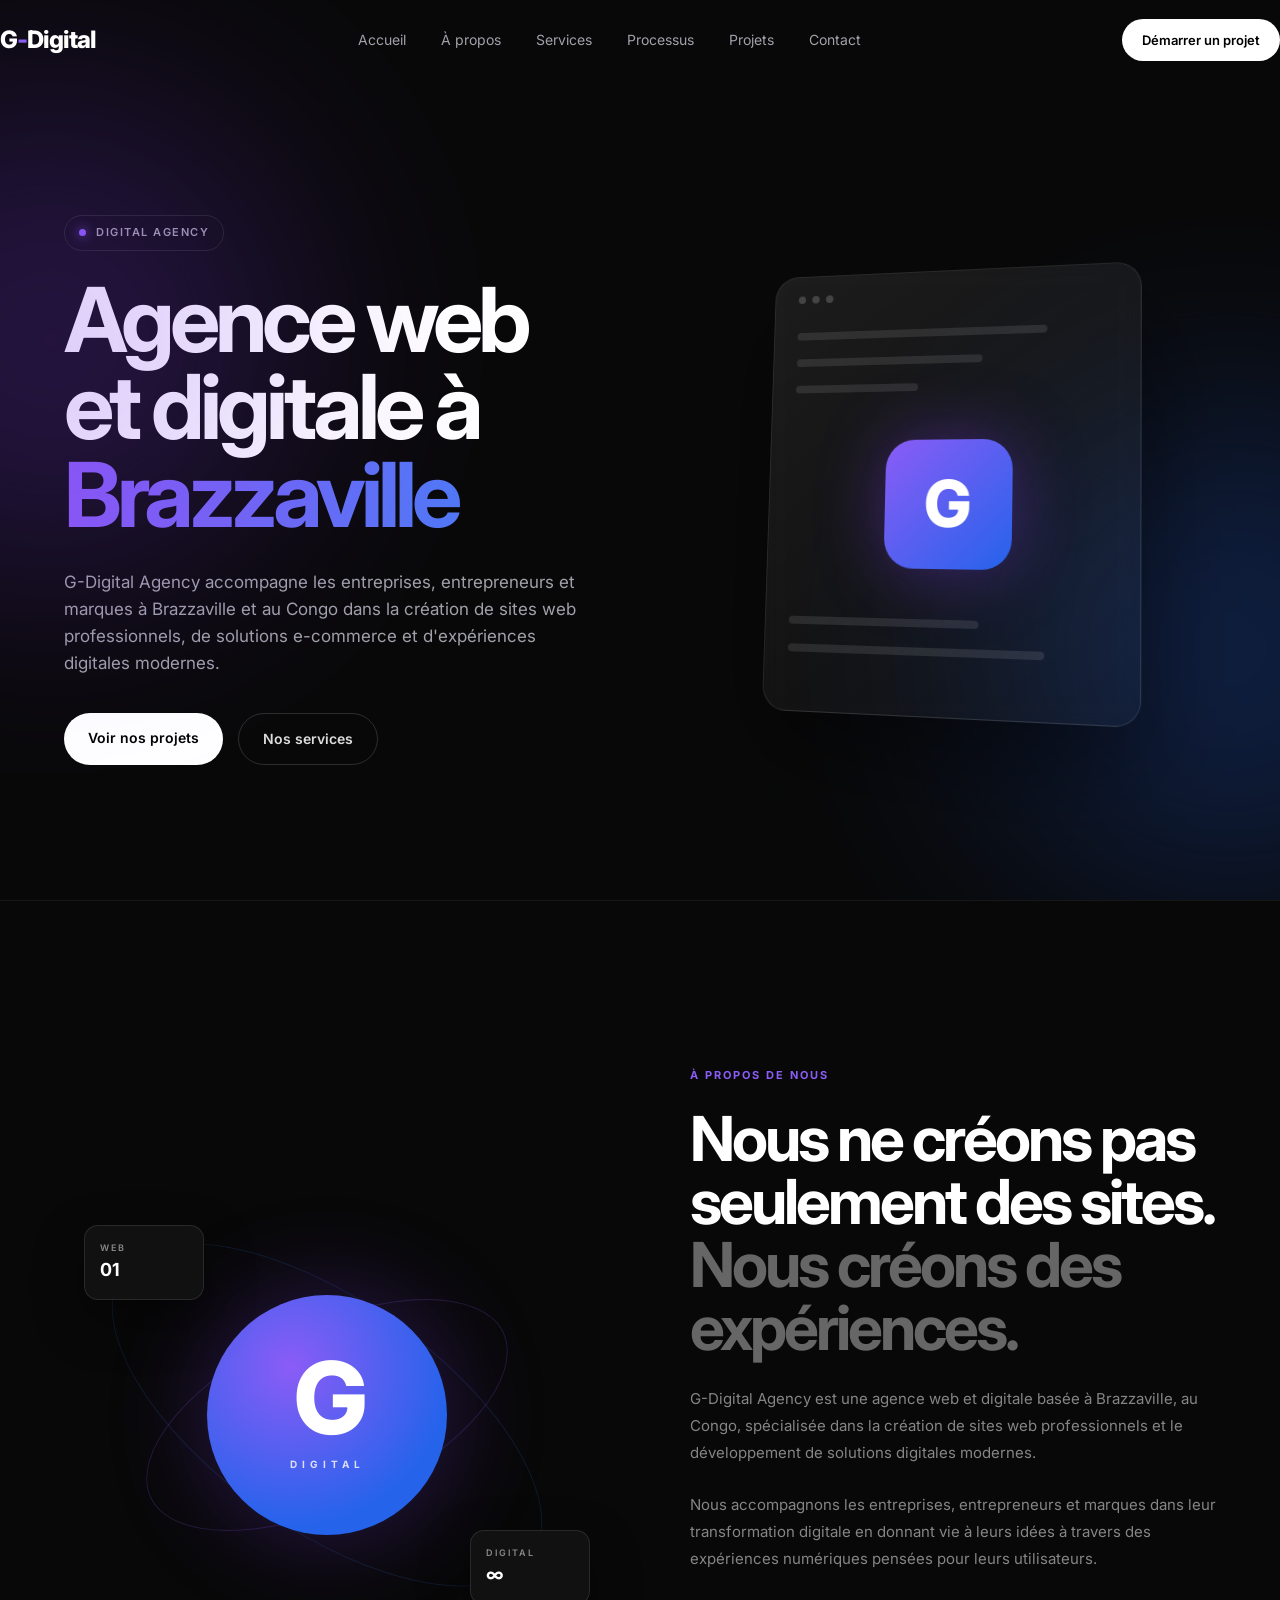
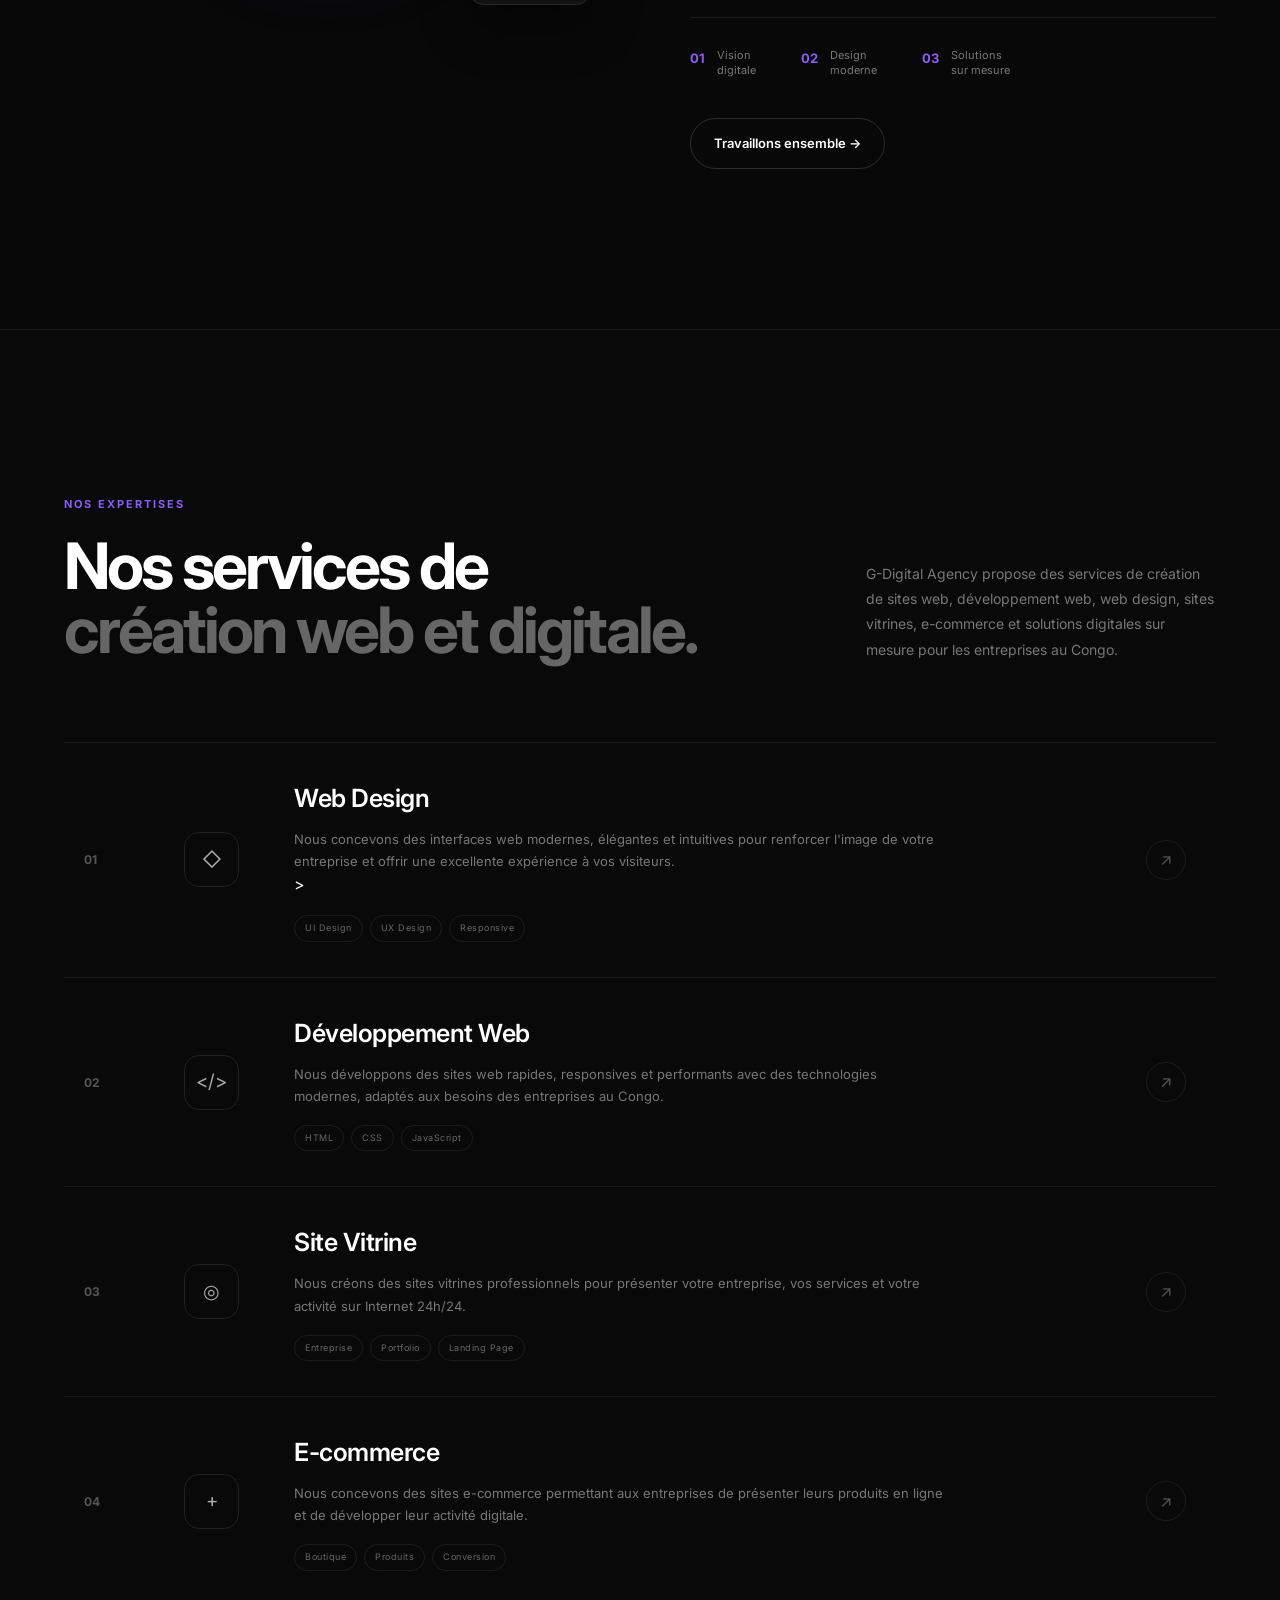
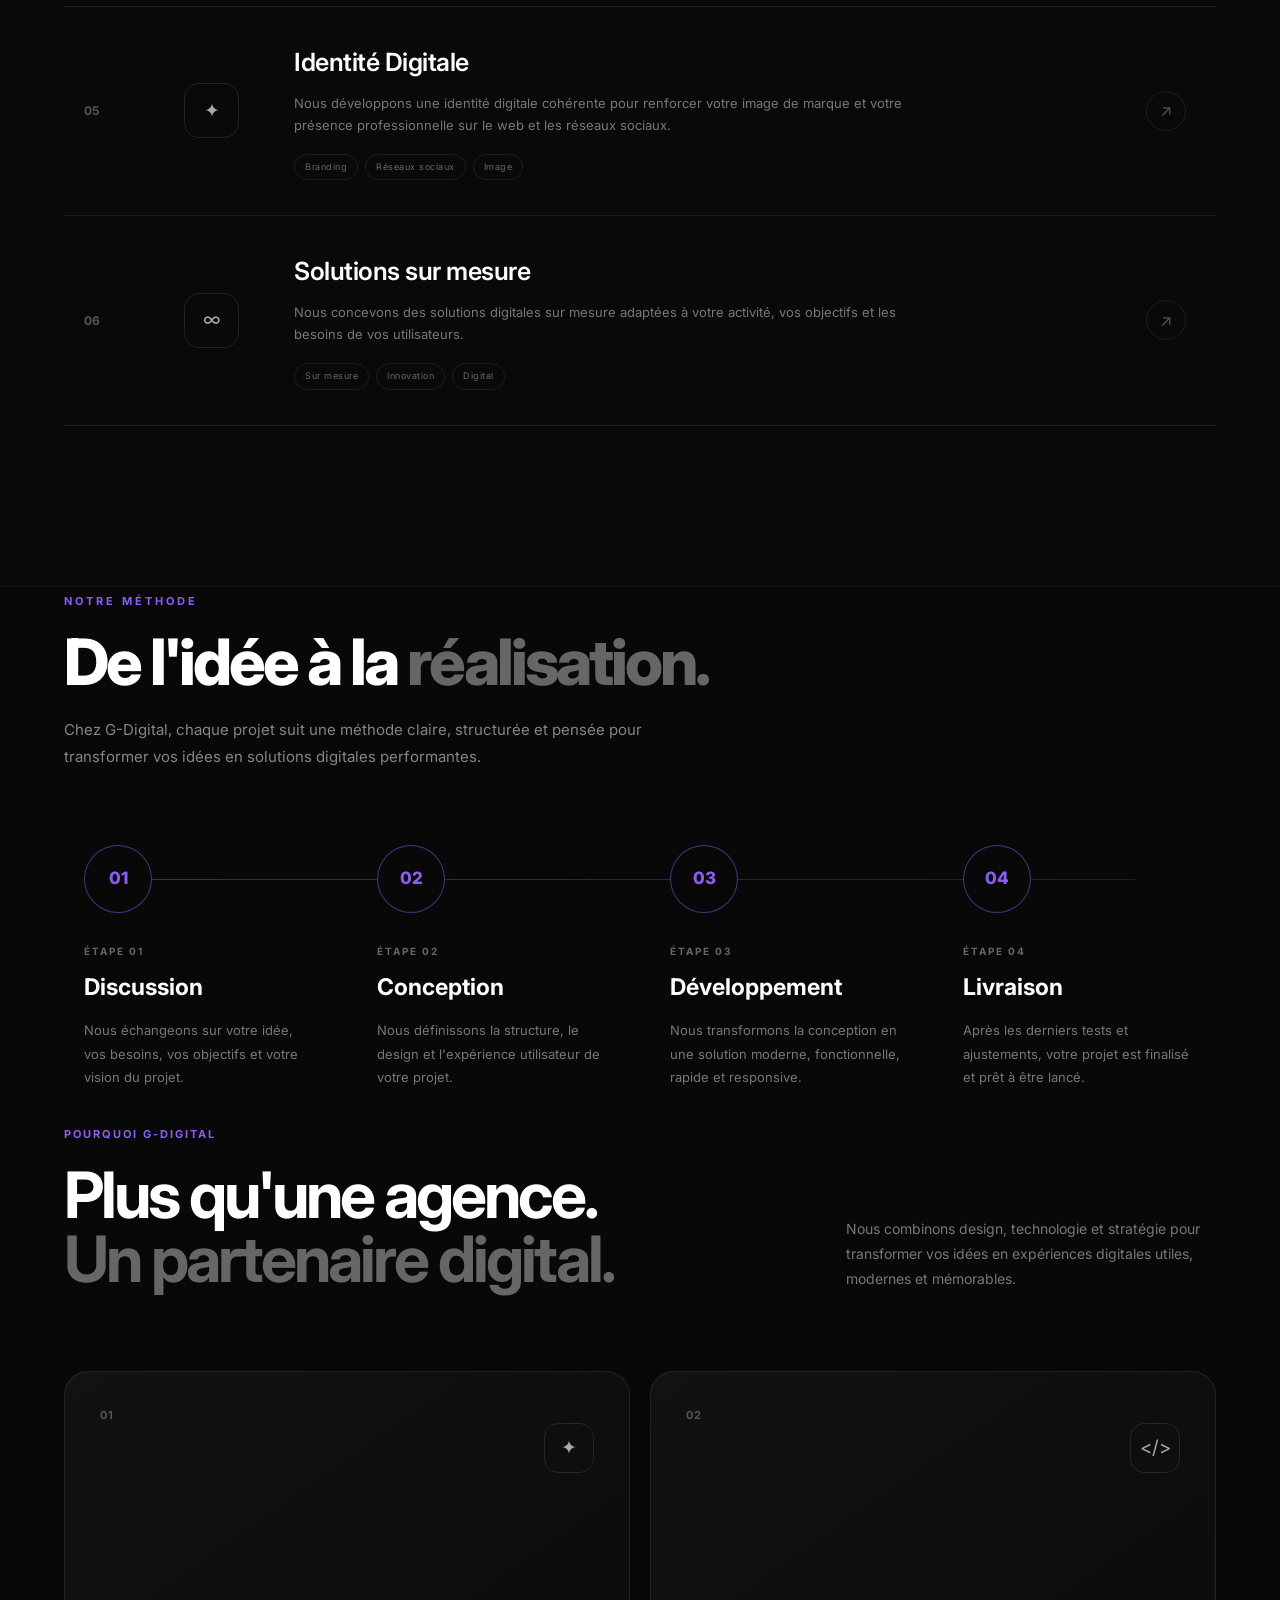
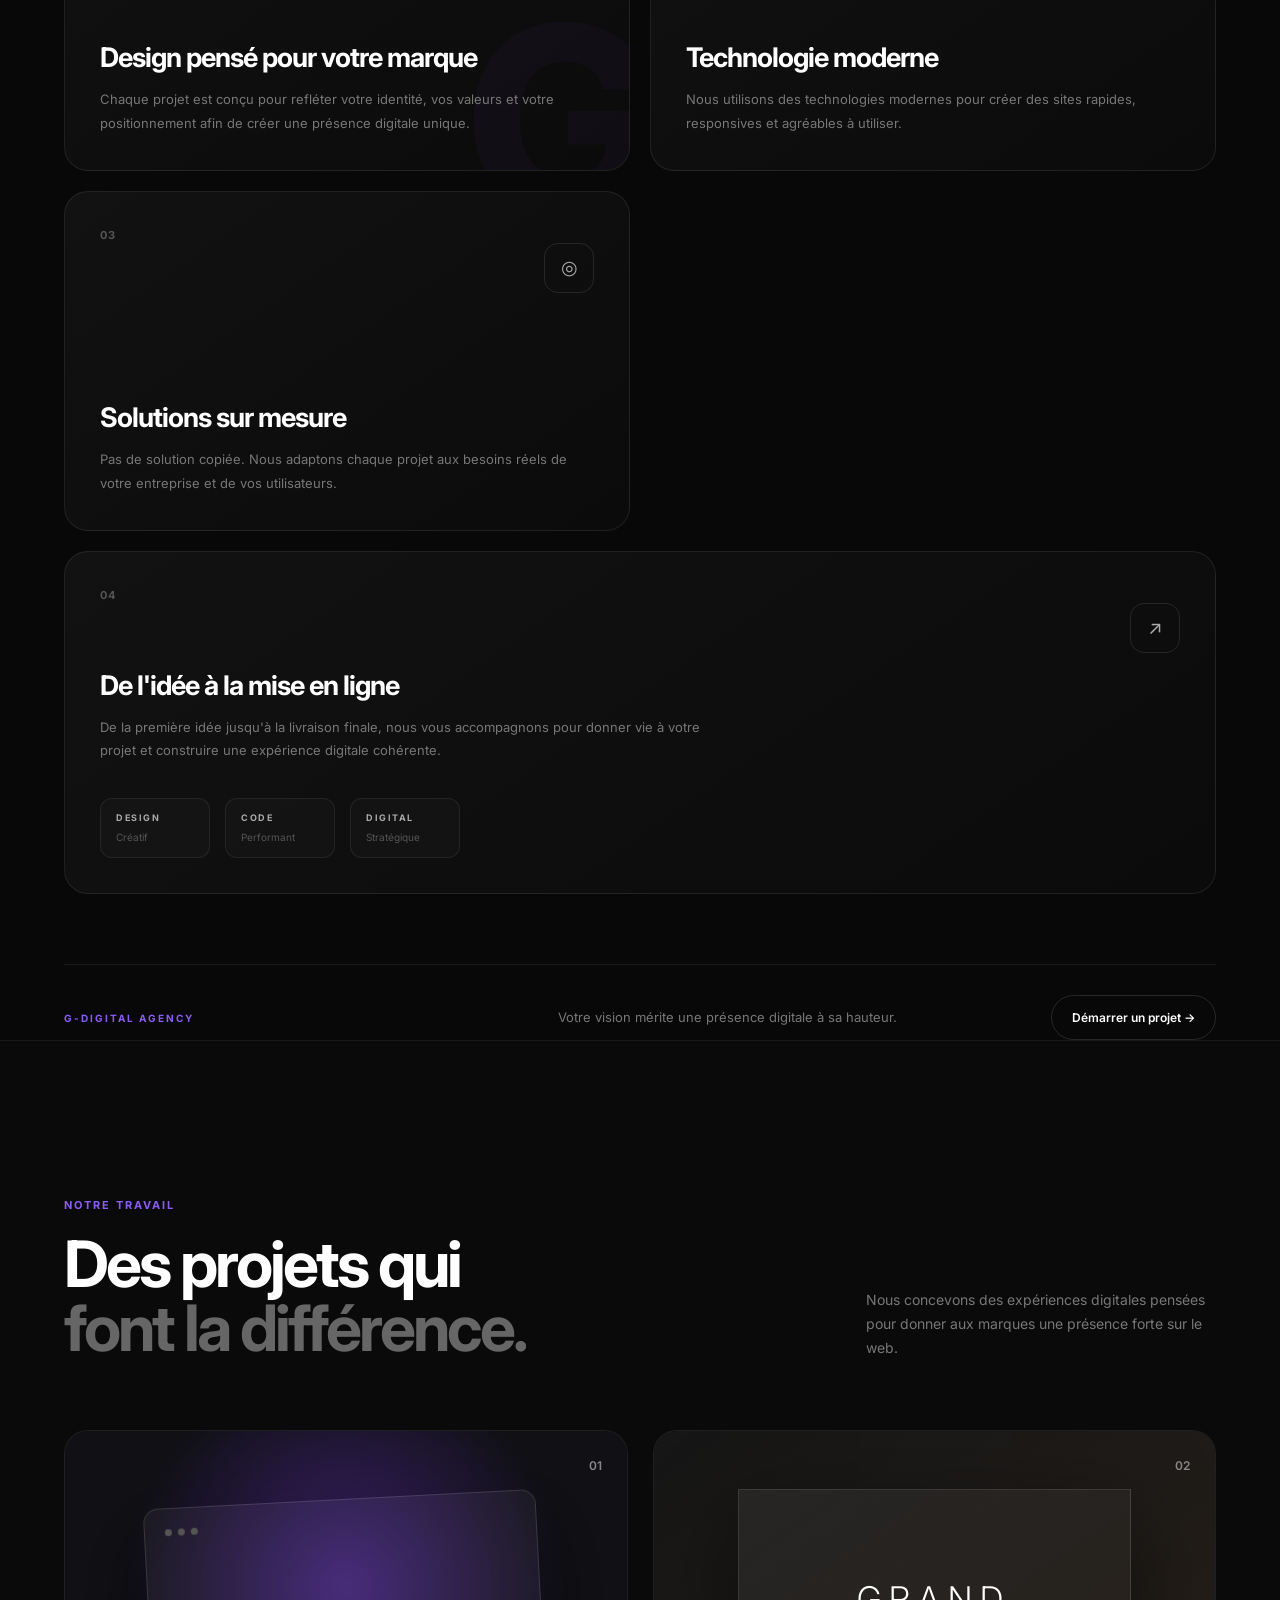
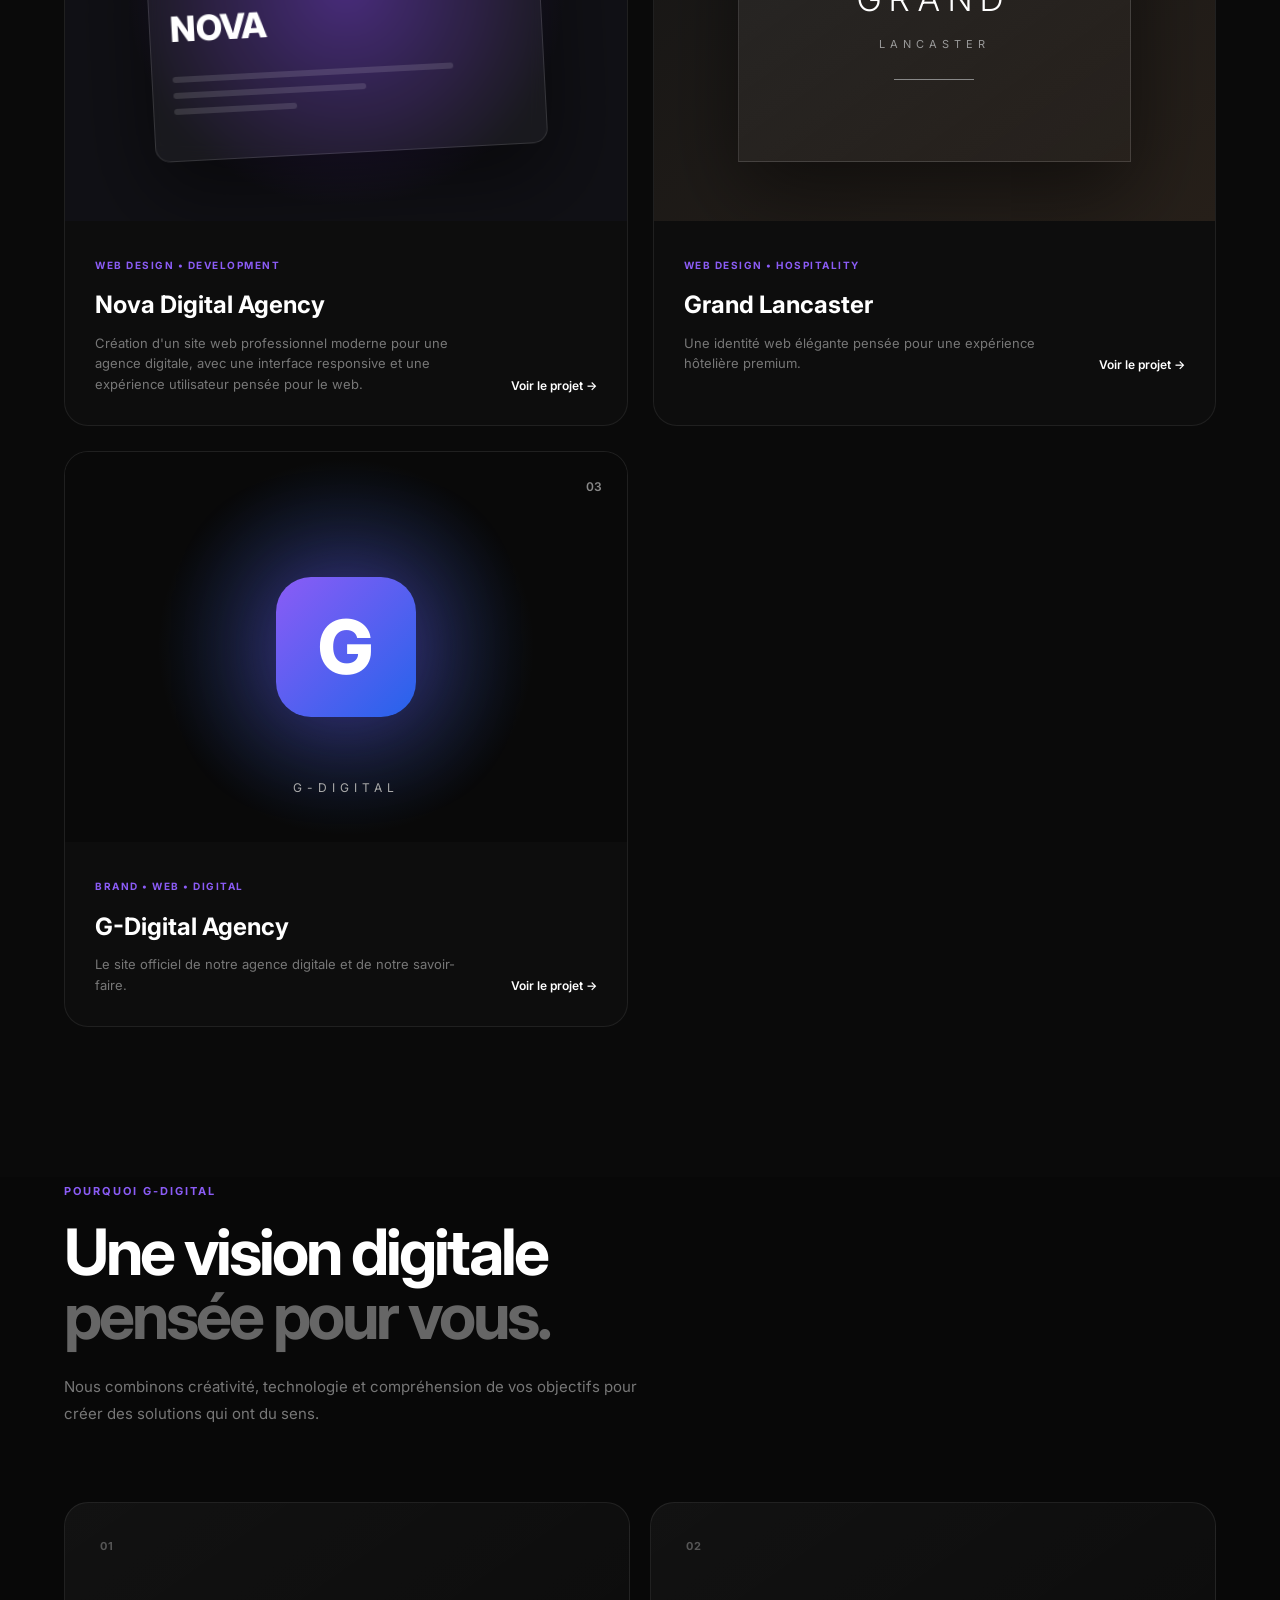
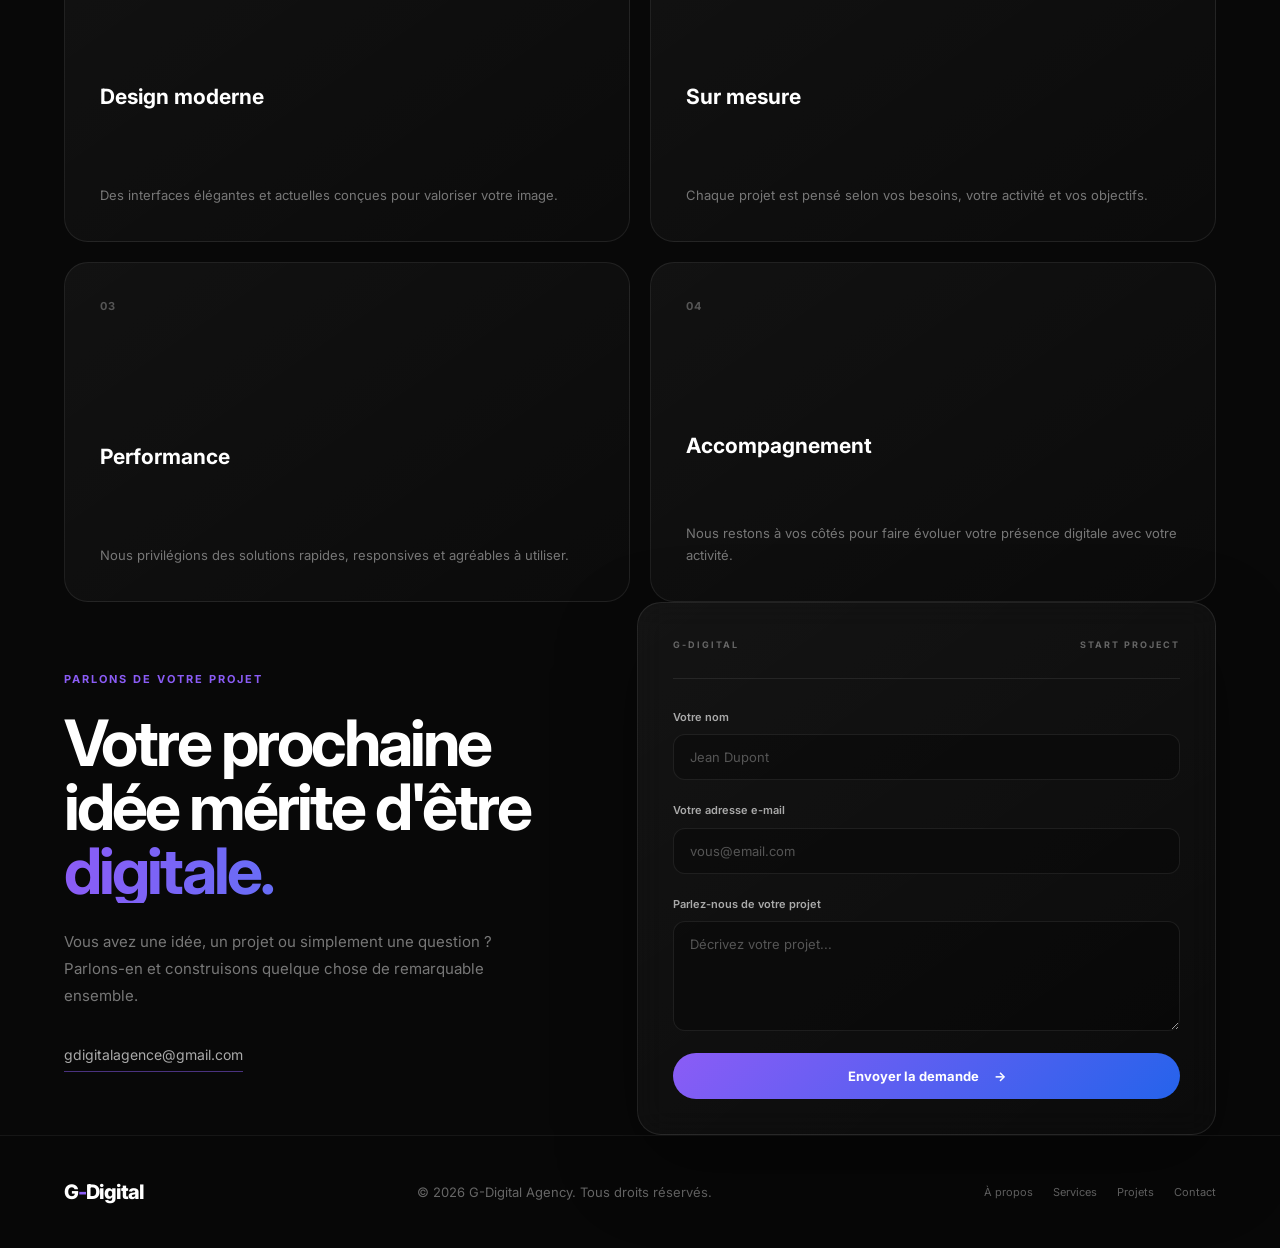
==== commit cd6f7efb: "Verification Google Search Console" ====
--- a/index.html
+++ b/index.html
@@ -181,14 +181,10 @@
 
             </div>
 
-
-            <h1>
-
-                Nous créons le
-                <strong>digital</strong>
-                de demain.
-
-            </h1>
+<h1>
+    Agence web et digitale à
+    <strong>Brazzaville</strong>
+</h1>
 
 <p>
     G-Digital Agency accompagne les entreprises,
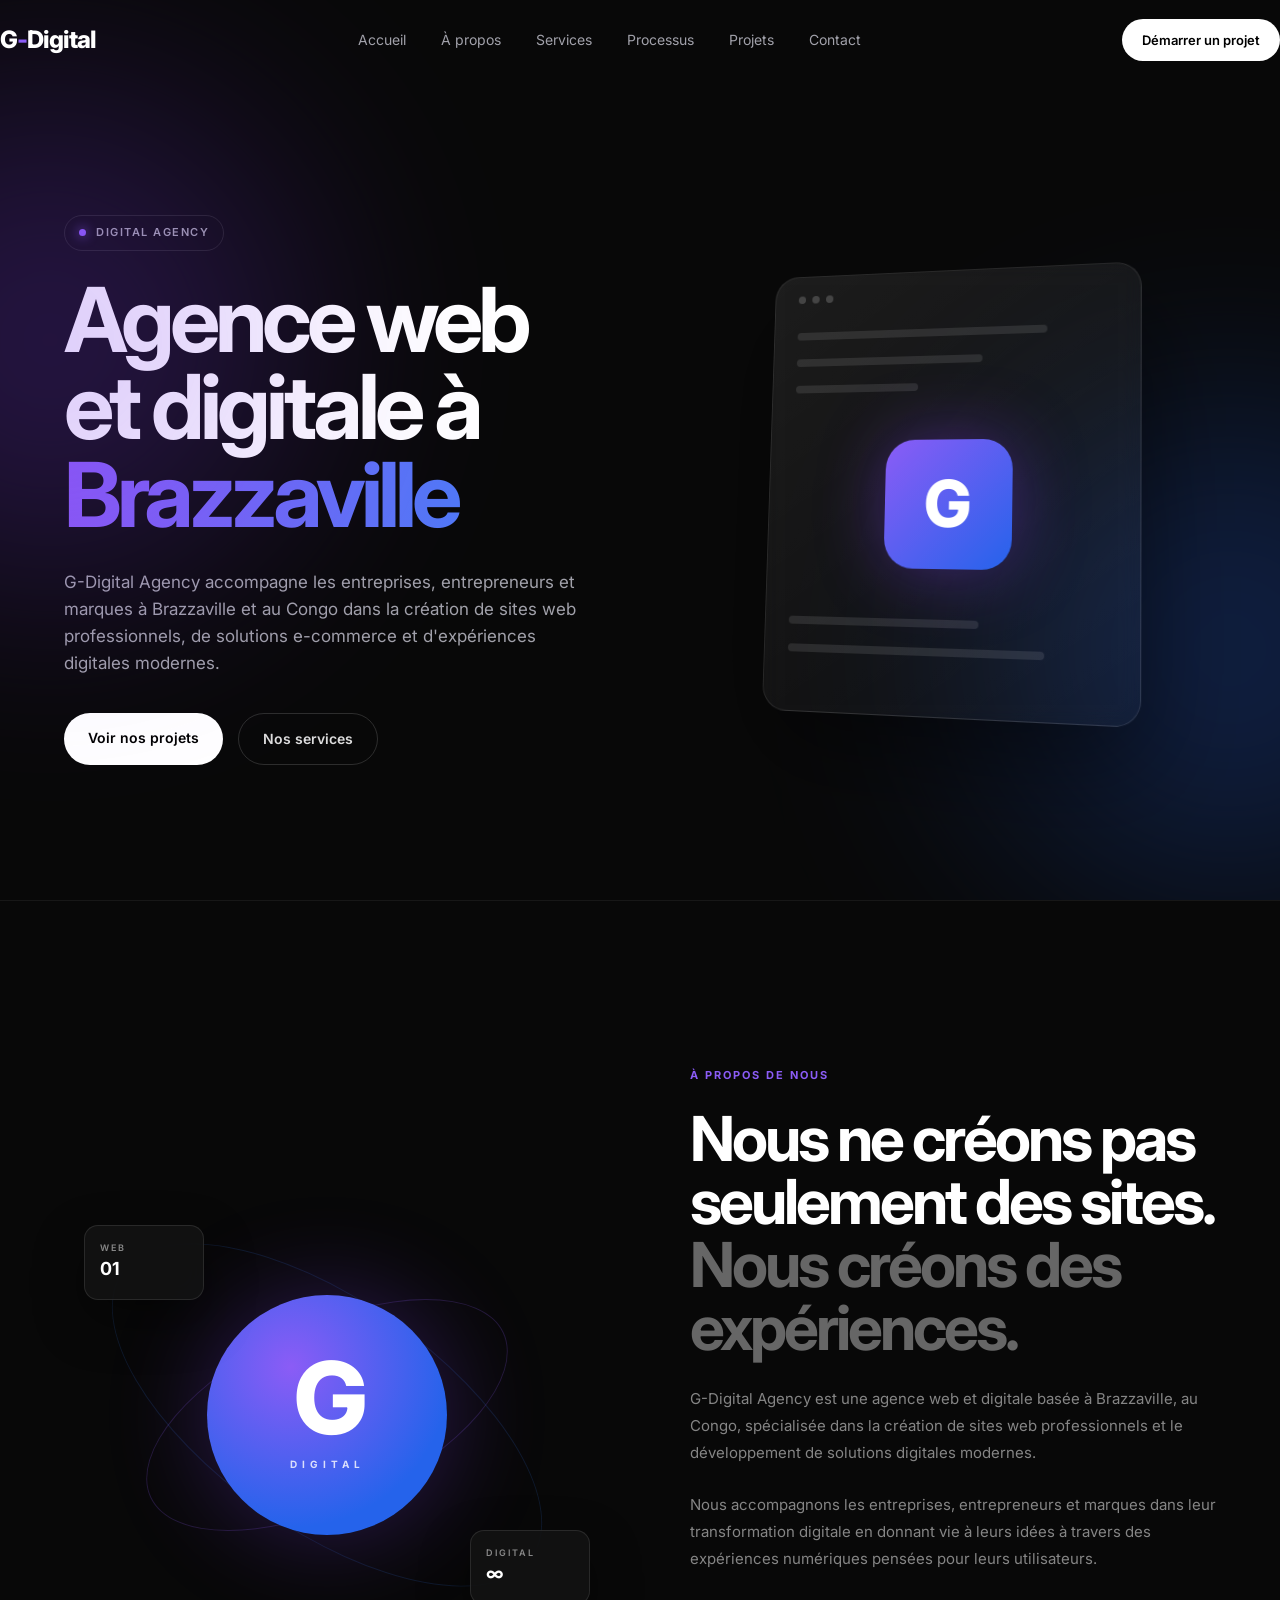
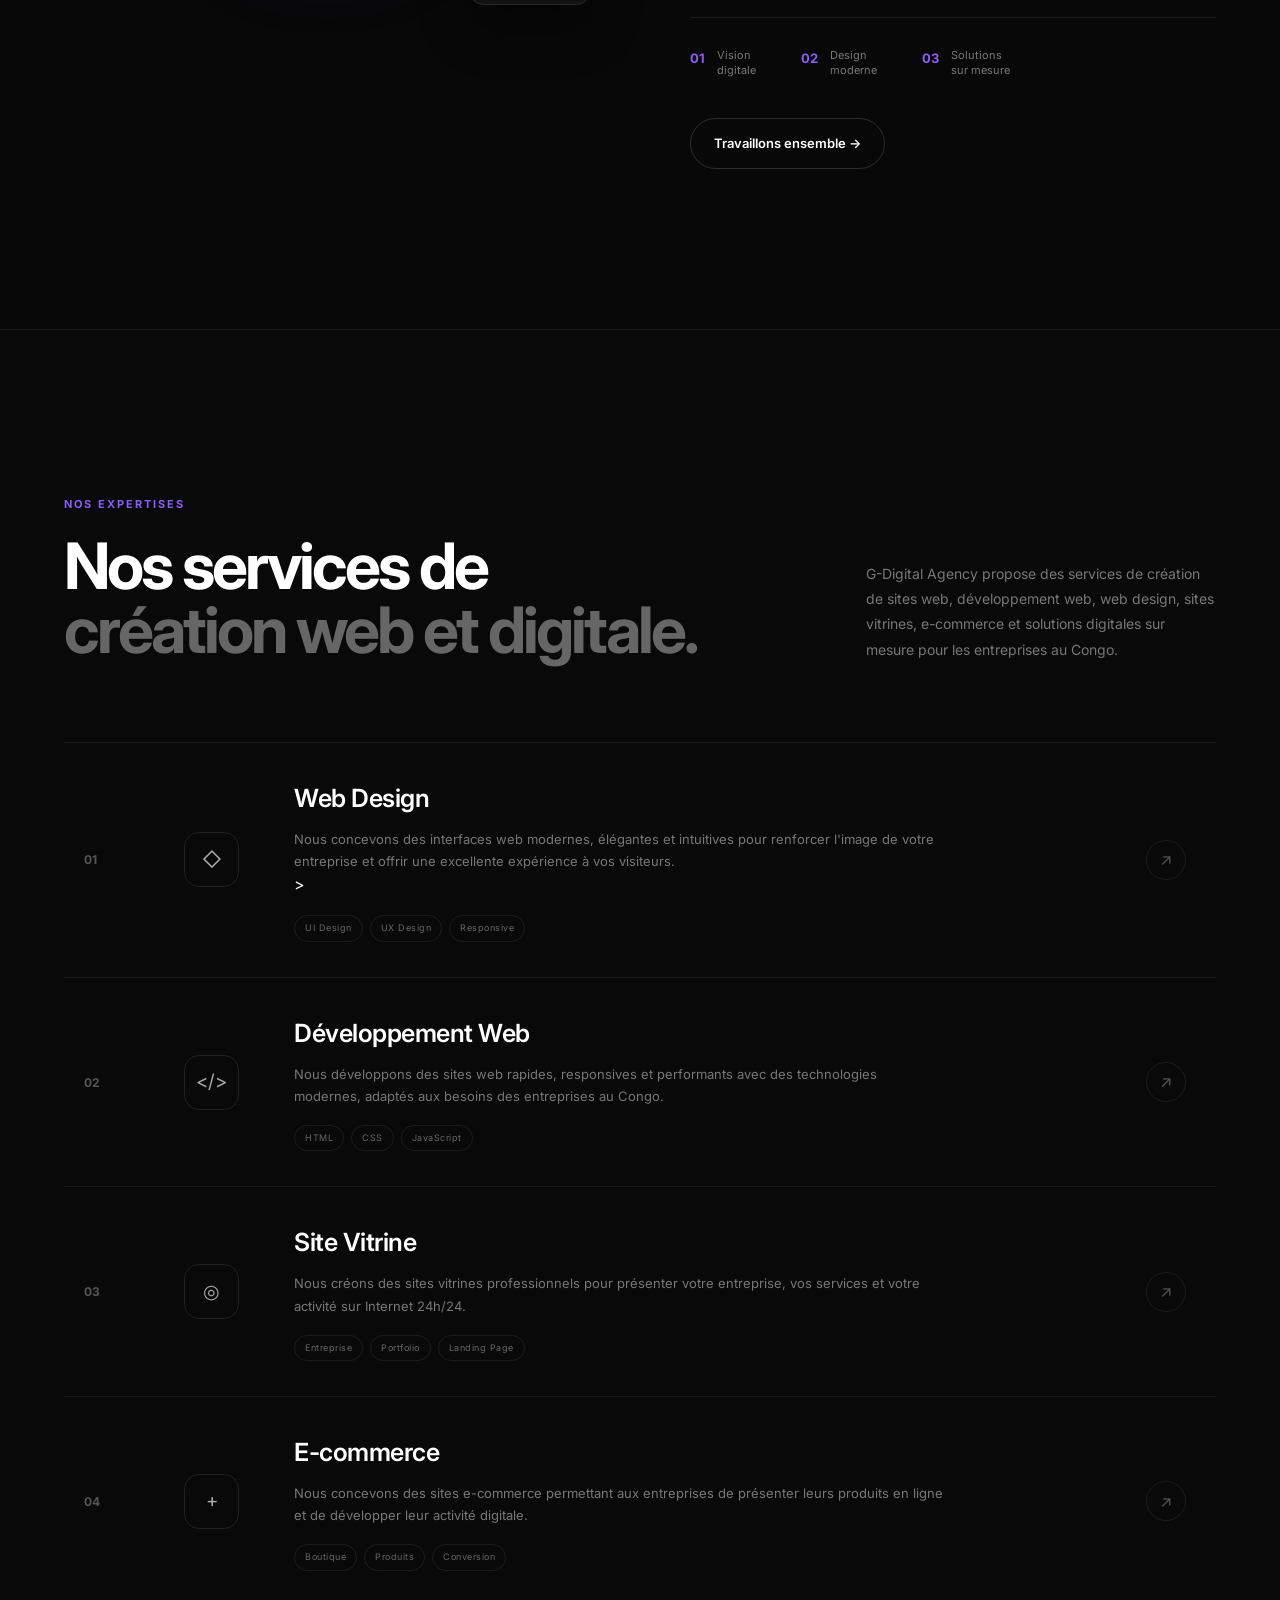
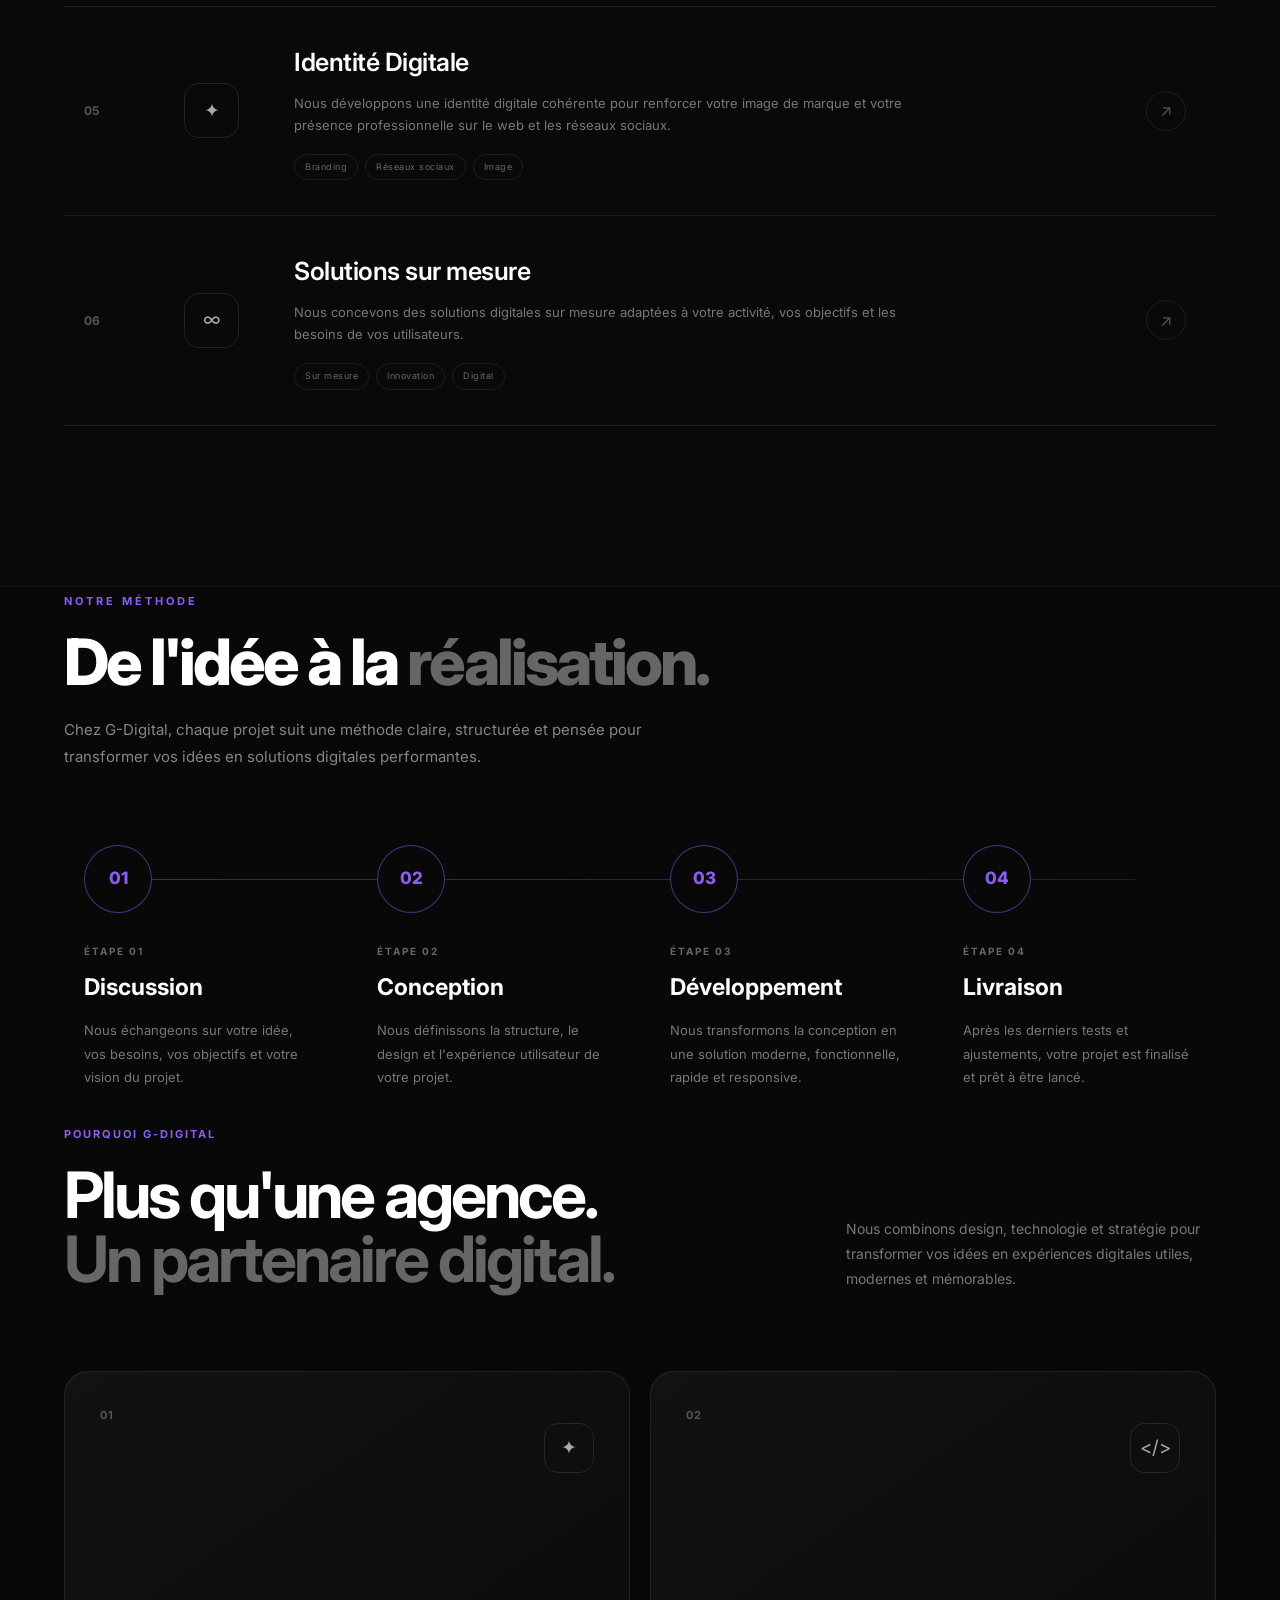
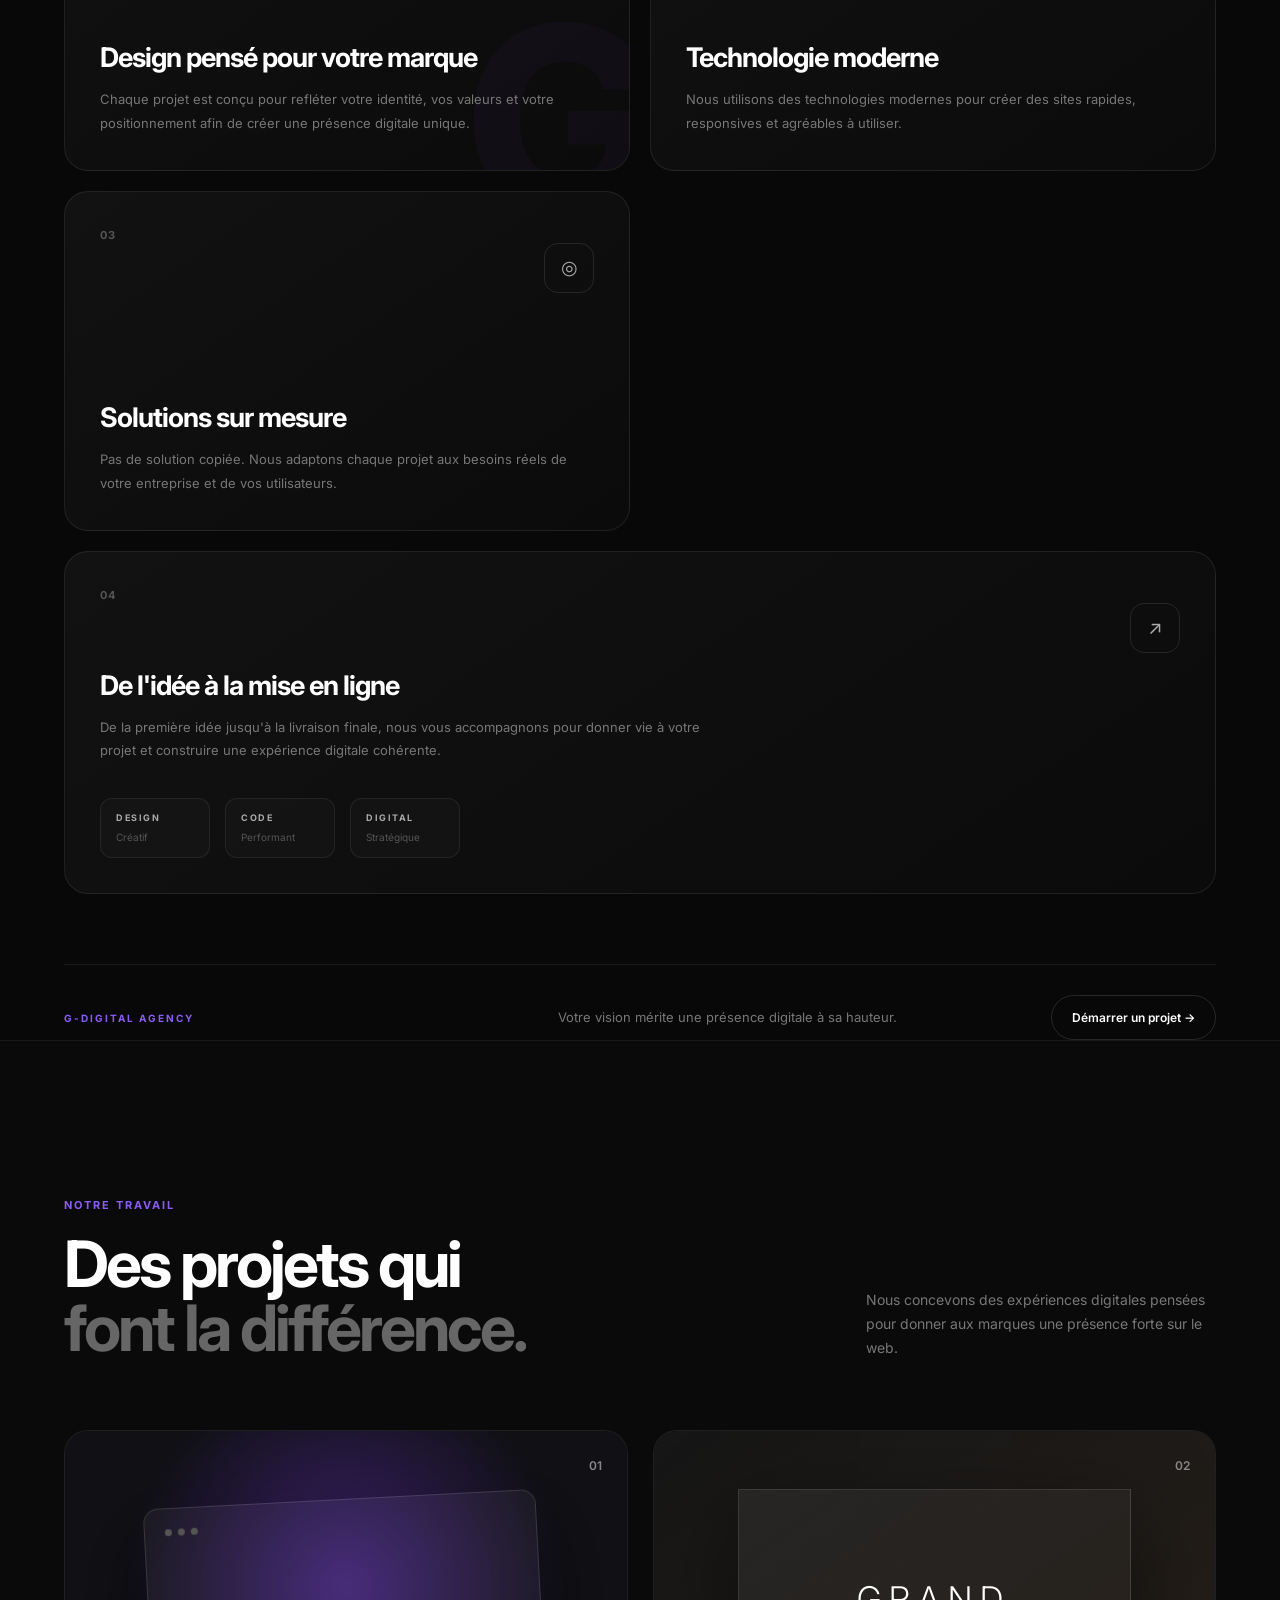
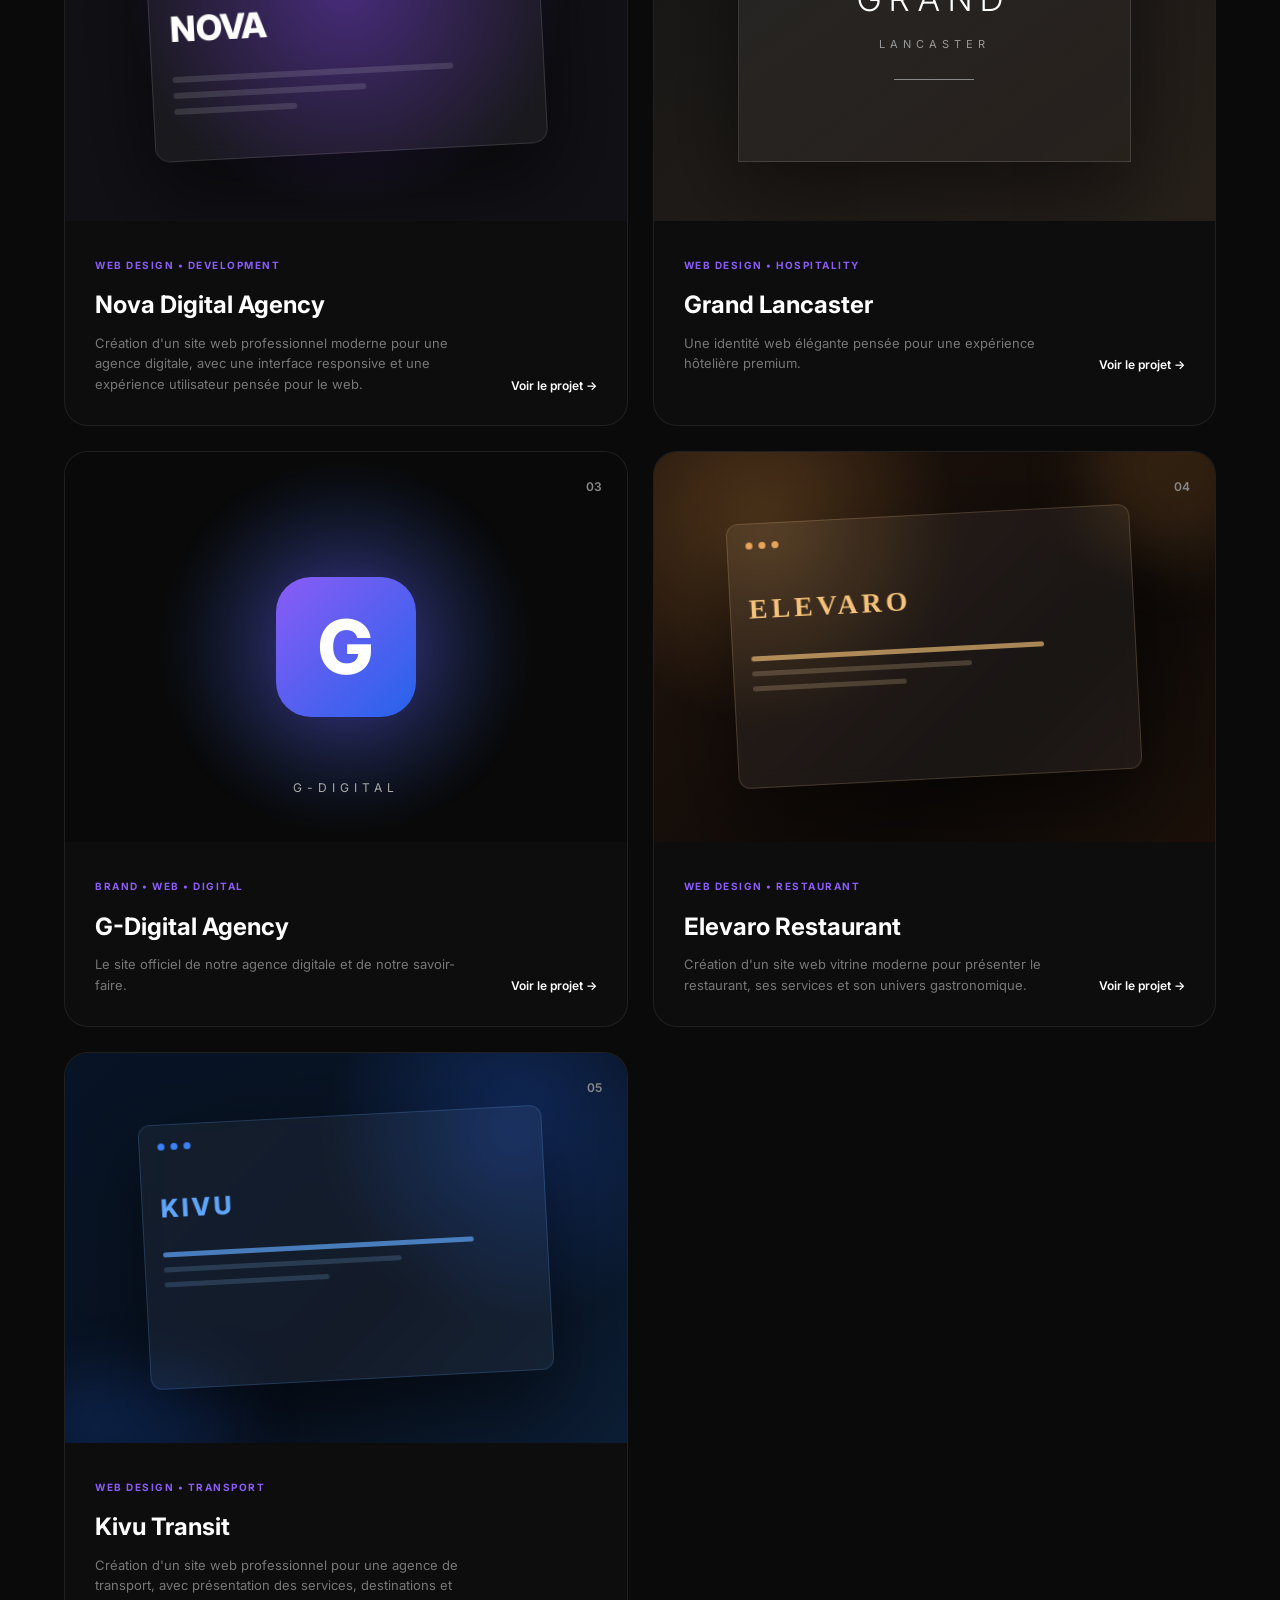
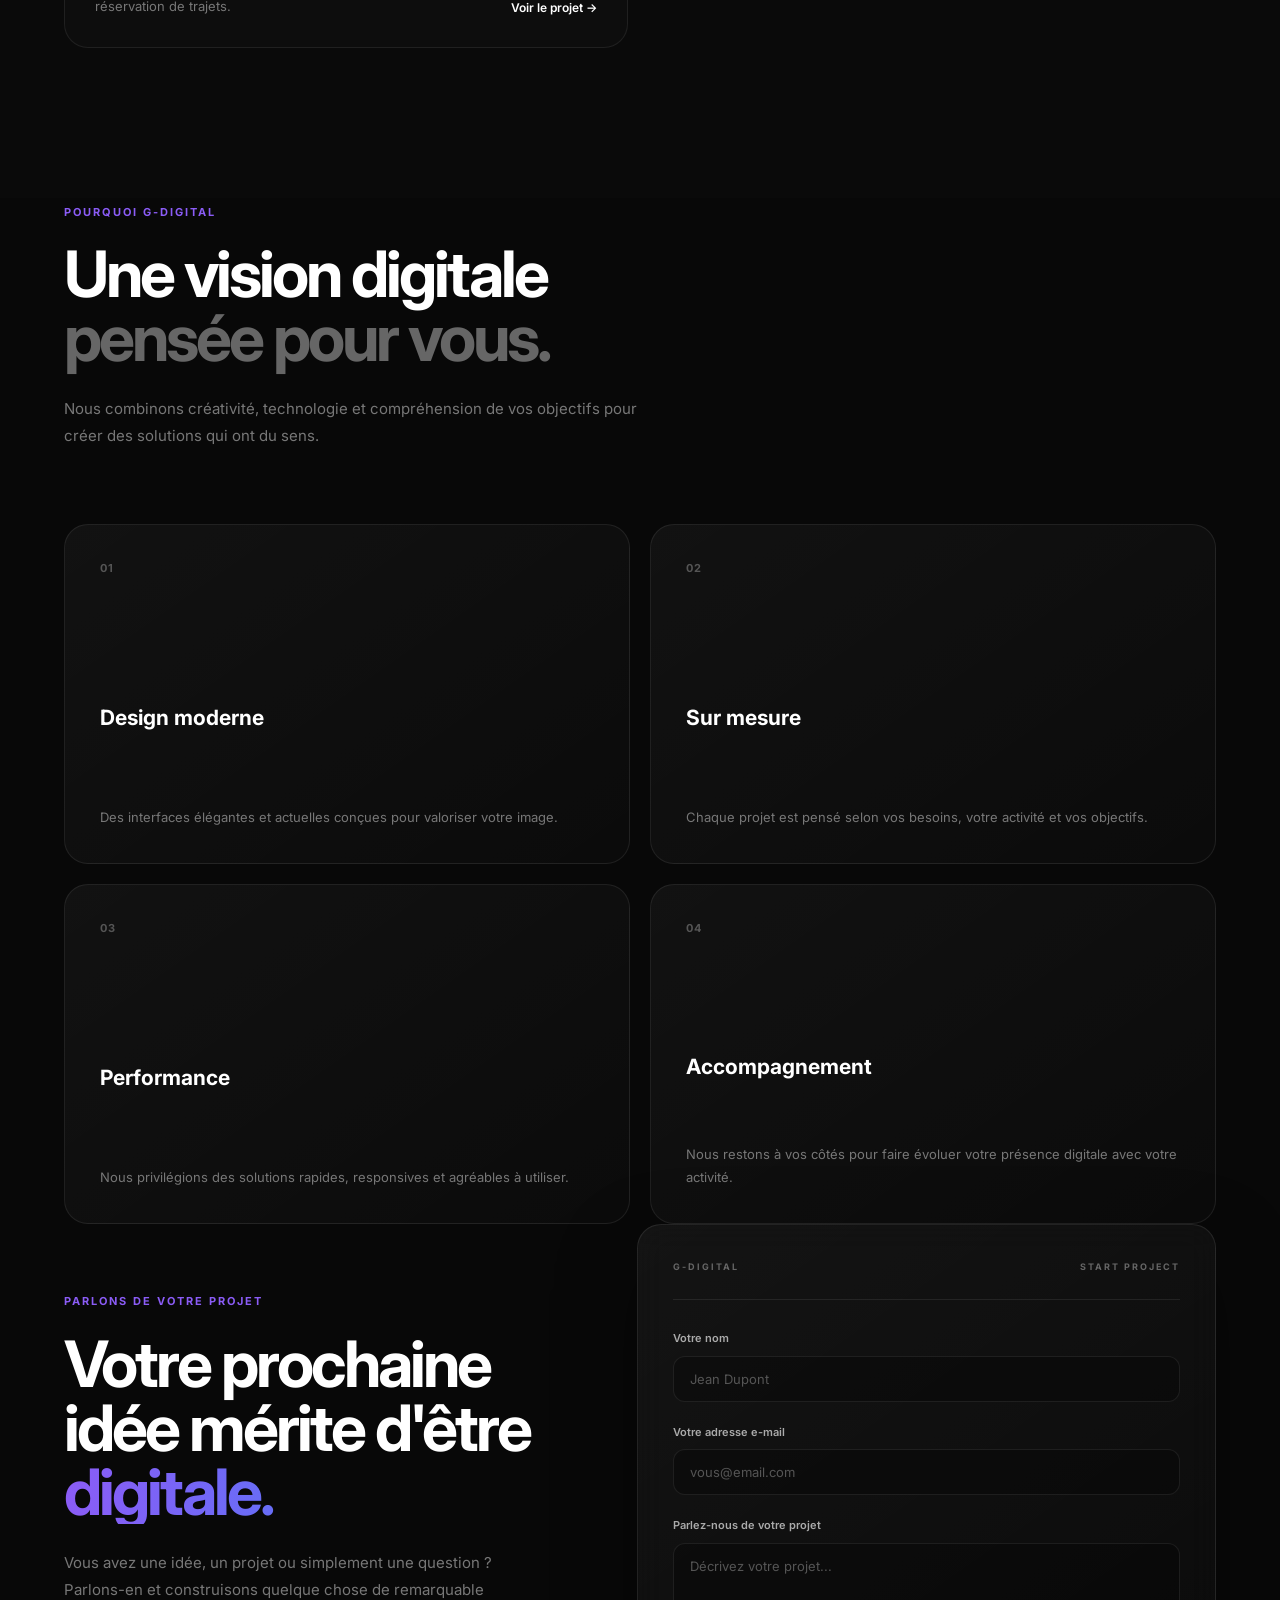
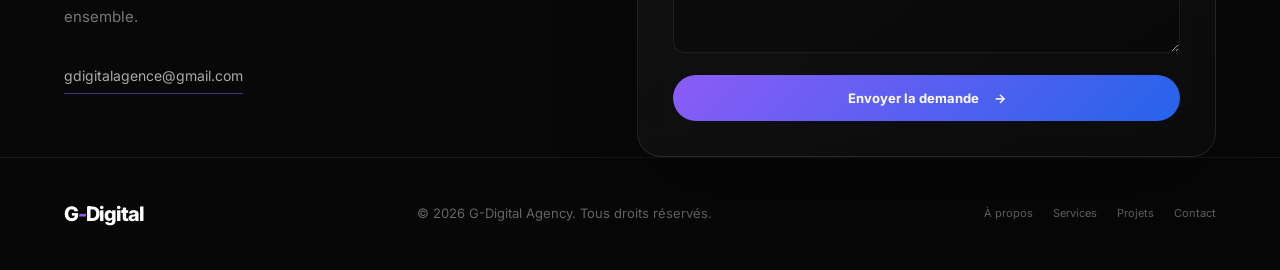
==== commit 7d3085e8: "Ajout des projets Elevaro et Kivu Transit" ====
--- a/index.html
+++ b/index.html
@@ -1109,13 +1109,11 @@
     </div>
 
 </section>
-
 <!-- ================= PROJECTS / PORTFOLIO ================= -->
 
 <section id="projects" class="projects reveal">
 
     <div class="container">
-
 
         <div class="projects-heading">
 
@@ -1125,31 +1123,24 @@
                     NOTRE TRAVAIL
                 </span>
 
-
                 <h2>
-
                     Des projets qui
                     <strong>
                         font la différence.
                     </strong>
-
                 </h2>
 
             </div>
 
-
             <p>
-
                 Nous concevons des expériences digitales
                 pensées pour donner aux marques une présence
                 forte sur le web.
-
             </p>
 
         </div>
 
 
-
         <div class="projects-grid">
 
 
@@ -1162,36 +1153,28 @@
                     <div class="project-window">
 
                         <div class="window-top">
-
                             <span></span>
                             <span></span>
                             <span></span>
-
                         </div>
-
 
                         <div class="project-logo">
                             NOVA
                         </div>
 
-
                         <div class="project-lines">
-
                             <span></span>
                             <span></span>
                             <span></span>
-
                         </div>
 
                     </div>
-
 
                     <div class="project-number">
                         01
                     </div>
 
                 </div>
-
 
 
                 <div class="project-info">
@@ -1202,25 +1185,24 @@
                             WEB DESIGN • DEVELOPMENT
                         </span>
 
-
                         <h3>
                             Nova Digital Agency
                         </h3>
 
-<p>
-    Création d'un site web professionnel moderne pour une
-    agence digitale, avec une interface responsive et une
-    expérience utilisateur pensée pour le web.
-</p>
-
-                    </div>
-
-<a href="https://nova-digital-agency-two.vercel.app/" 
-   class="project-link"
-   target="_blank"
-   rel="noopener noreferrer">
-    Voir le projet →
-</a>
+                        <p>
+                            Création d'un site web professionnel moderne pour une
+                            agence digitale, avec une interface responsive et une
+                            expérience utilisateur pensée pour le web.
+                        </p>
+
+                    </div>
+
+                    <a href="https://nova-digital-agency-two.vercel.app/"
+                       class="project-link"
+                       target="_blank"
+                       rel="noopener noreferrer">
+                        Voir le projet →
+                    </a>
 
                 </div>
 
@@ -1240,23 +1222,19 @@
                             GRAND
                         </span>
 
-
                         <span class="hotel-subtitle">
                             LANCASTER
                         </span>
 
-
                         <div class="hotel-line"></div>
 
                     </div>
-
 
                     <div class="project-number">
                         02
                     </div>
 
                 </div>
-
 
 
                 <div class="project-info">
@@ -1267,27 +1245,23 @@
                             WEB DESIGN • HOSPITALITY
                         </span>
 
-
                         <h3>
                             Grand Lancaster
                         </h3>
 
-
                         <p>
-
                             Une identité web élégante pensée
                             pour une expérience hôtelière premium.
-
                         </p>
 
                     </div>
 
-<a href="https://grand-lancaster.vercel.app/"
-   class="project-link"
-   target="_blank"
-   rel="noopener noreferrer">
-    Voir le projet →
-</a>
+                    <a href="https://grand-lancaster.vercel.app/"
+                       class="project-link"
+                       target="_blank"
+                       rel="noopener noreferrer">
+                        Voir le projet →
+                    </a>
 
                 </div>
 
@@ -1305,18 +1279,15 @@
                         G
                     </div>
 
-
                     <div class="gdigital-text">
                         G-DIGITAL
                     </div>
 
-
                     <div class="project-number">
                         03
                     </div>
 
                 </div>
-
 
 
                 <div class="project-info">
@@ -1327,23 +1298,19 @@
                             BRAND • WEB • DIGITAL
                         </span>
 
-
                         <h3>
                             G-Digital Agency
                         </h3>
 
-
                         <p>
-
                             Le site officiel de notre agence digitale
                             et de notre savoir-faire.
-
                         </p>
 
                     </div>
 
-
-                    <a href="#" class="project-link">
+                    <a href="#"
+                       class="project-link">
                         Voir le projet →
                     </a>
 
@@ -1352,12 +1319,140 @@
             </article>
 
 
+
+            <!-- PROJECT 04 — ELEVARO RESTAURANT -->
+
+            <article class="project-card">
+
+                <div class="project-image project-elevaro">
+
+                    <div class="project-window">
+
+                        <div class="window-top">
+                            <span></span>
+                            <span></span>
+                            <span></span>
+                        </div>
+
+                        <div class="project-logo">
+                            ELEVARO
+                        </div>
+
+                        <div class="project-lines">
+                            <span></span>
+                            <span></span>
+                            <span></span>
+                        </div>
+
+                    </div>
+
+                    <div class="project-number">
+                        04
+                    </div>
+
+                </div>
+
+
+                <div class="project-info">
+
+                    <div>
+
+                        <span class="project-category">
+                            WEB DESIGN • RESTAURANT
+                        </span>
+
+                        <h3>
+                            Elevaro Restaurant
+                        </h3>
+
+                        <p>
+                            Création d'un site web vitrine moderne pour
+                            présenter le restaurant, ses services et son
+                            univers gastronomique.
+                        </p>
+
+                    </div>
+
+                    <a href="https://elevaro-restaurant.vercel.app/"
+                       class="project-link"
+                       target="_blank"
+                       rel="noopener noreferrer">
+                        Voir le projet →
+                    </a>
+
+                </div>
+
+            </article>
+
+<!-- PROJECT 05 — KIVU TRANSIT -->
+
+<article class="project-card">
+
+    <div class="project-image project-kivu">
+
+        <div class="project-window">
+
+            <div class="window-top">
+                <span></span>
+                <span></span>
+                <span></span>
+            </div>
+
+            <div class="project-logo">
+                KIVU
+            </div>
+
+            <div class="project-lines">
+                <span></span>
+                <span></span>
+                <span></span>
+            </div>
+
+        </div>
+
+        <div class="project-number">
+            05
         </div>
 
     </div>
 
+
+    <div class="project-info">
+
+        <div>
+
+            <span class="project-category">
+                WEB DESIGN • TRANSPORT
+            </span>
+
+            <h3>
+                Kivu Transit
+            </h3>
+
+            <p>
+                Création d'un site web professionnel pour une
+                agence de transport, avec présentation des services,
+                destinations et réservation de trajets.
+            </p>
+
+        </div>
+
+
+        <a href="https://kivu-transit-one.vercel.app/"
+           class="project-link"
+           target="_blank"
+           rel="noopener noreferrer">
+            Voir le projet →
+        </a>
+
+    </div>
+
+</article>
+        </div>
+
+    </div>
+
 </section>
-
 
 
 <!-- ================= POURQUOI G-DIGITAL ================= -->
@@ -1697,7 +1792,7 @@
 </button>
 <!-- ================= JAVASCRIPT ================= -->
 
-<script src="js/script.js"></script>
+<script src="js/script.js" defer></script>
 
 </body>
 
--- a/css/style.css
+++ b/css/style.css
@@ -3253,3 +3253,148 @@
 
 }
 
+/* ================= ELEVARO PROJECT ================= */
+
+.project-elevaro {
+    position: relative;
+    overflow: hidden;
+    background:
+        radial-gradient(circle at 20% 20%, rgba(255, 180, 80, 0.22), transparent 35%),
+        linear-gradient(135deg, #24150d, #0d0907 65%, #1b1009);
+}
+
+.project-elevaro::before {
+    content: "";
+    position: absolute;
+    width: 180px;
+    height: 180px;
+    border-radius: 50%;
+    background: rgba(230, 154, 70, 0.15);
+    filter: blur(30px);
+    top: -70px;
+    right: -50px;
+}
+
+.project-elevaro .project-window {
+    position: absolute;
+    width: 72%;
+    height: 68%;
+    left: 14%;
+    top: 16%;
+    padding: 18px;
+    border: 1px solid rgba(255, 210, 150, 0.18);
+    border-radius: 12px;
+    background: rgba(255, 255, 255, 0.05);
+    backdrop-filter: blur(10px);
+}
+
+.project-elevaro .window-top span {
+    background: #e8a45b;
+}
+
+.project-elevaro .project-logo {
+    margin-top: 38px;
+    font-family: Georgia, serif;
+    font-size: 28px;
+    font-weight: 700;
+    letter-spacing: 4px;
+    color: #f4c27a;
+}
+
+.project-elevaro .project-lines {
+    margin-top: 24px;
+}
+
+.project-elevaro .project-lines span {
+    display: block;
+    height: 5px;
+    margin-bottom: 9px;
+    border-radius: 20px;
+    background: rgba(255, 220, 170, 0.2);
+}
+
+.project-elevaro .project-lines span:first-child {
+    width: 80%;
+    background: rgba(244, 194, 122, 0.65);
+}
+
+.project-elevaro .project-lines span:nth-child(2) {
+    width: 60%;
+}
+
+.project-elevaro .project-lines span:nth-child(3) {
+    width: 42%;
+}
+
+
+/* ================= KIVU TRANSIT PROJECT ================= */
+
+.project-kivu {
+    position: relative;
+    overflow: hidden;
+    background:
+        radial-gradient(circle at 80% 20%, rgba(37, 99, 235, 0.30), transparent 35%),
+        linear-gradient(135deg, #071426, #08111f 60%, #0b1d34);
+}
+
+.project-kivu::before {
+    content: "";
+    position: absolute;
+    width: 220px;
+    height: 100px;
+    border-radius: 50%;
+    background: rgba(37, 99, 235, 0.18);
+    filter: blur(30px);
+    bottom: -30px;
+    left: -40px;
+}
+
+.project-kivu .project-window {
+    position: absolute;
+    width: 72%;
+    height: 68%;
+    left: 14%;
+    top: 16%;
+    padding: 18px;
+    border: 1px solid rgba(100, 170, 255, 0.2);
+    border-radius: 12px;
+    background: rgba(255, 255, 255, 0.045);
+    backdrop-filter: blur(10px);
+}
+
+.project-kivu .window-top span {
+    background: #3b82f6;
+}
+
+.project-kivu .project-logo {
+    margin-top: 38px;
+    font-size: 25px;
+    font-weight: 800;
+    letter-spacing: 3px;
+    color: #60a5fa;
+}
+
+.project-kivu .project-lines {
+    margin-top: 24px;
+}
+
+.project-kivu .project-lines span {
+    display: block;
+    height: 5px;
+    margin-bottom: 9px;
+    border-radius: 20px;
+    background: rgba(147, 197, 253, 0.18);
+}
+
+.project-kivu .project-lines span:first-child {
+    width: 85%;
+    background: rgba(96, 165, 250, 0.7);
+}
+
+.project-kivu .project-lines span:nth-child(2) {
+    width: 65%;
+}
+
+.project-kivu .project-lines span:nth-child(3) {
+    width: 45%;
+}
